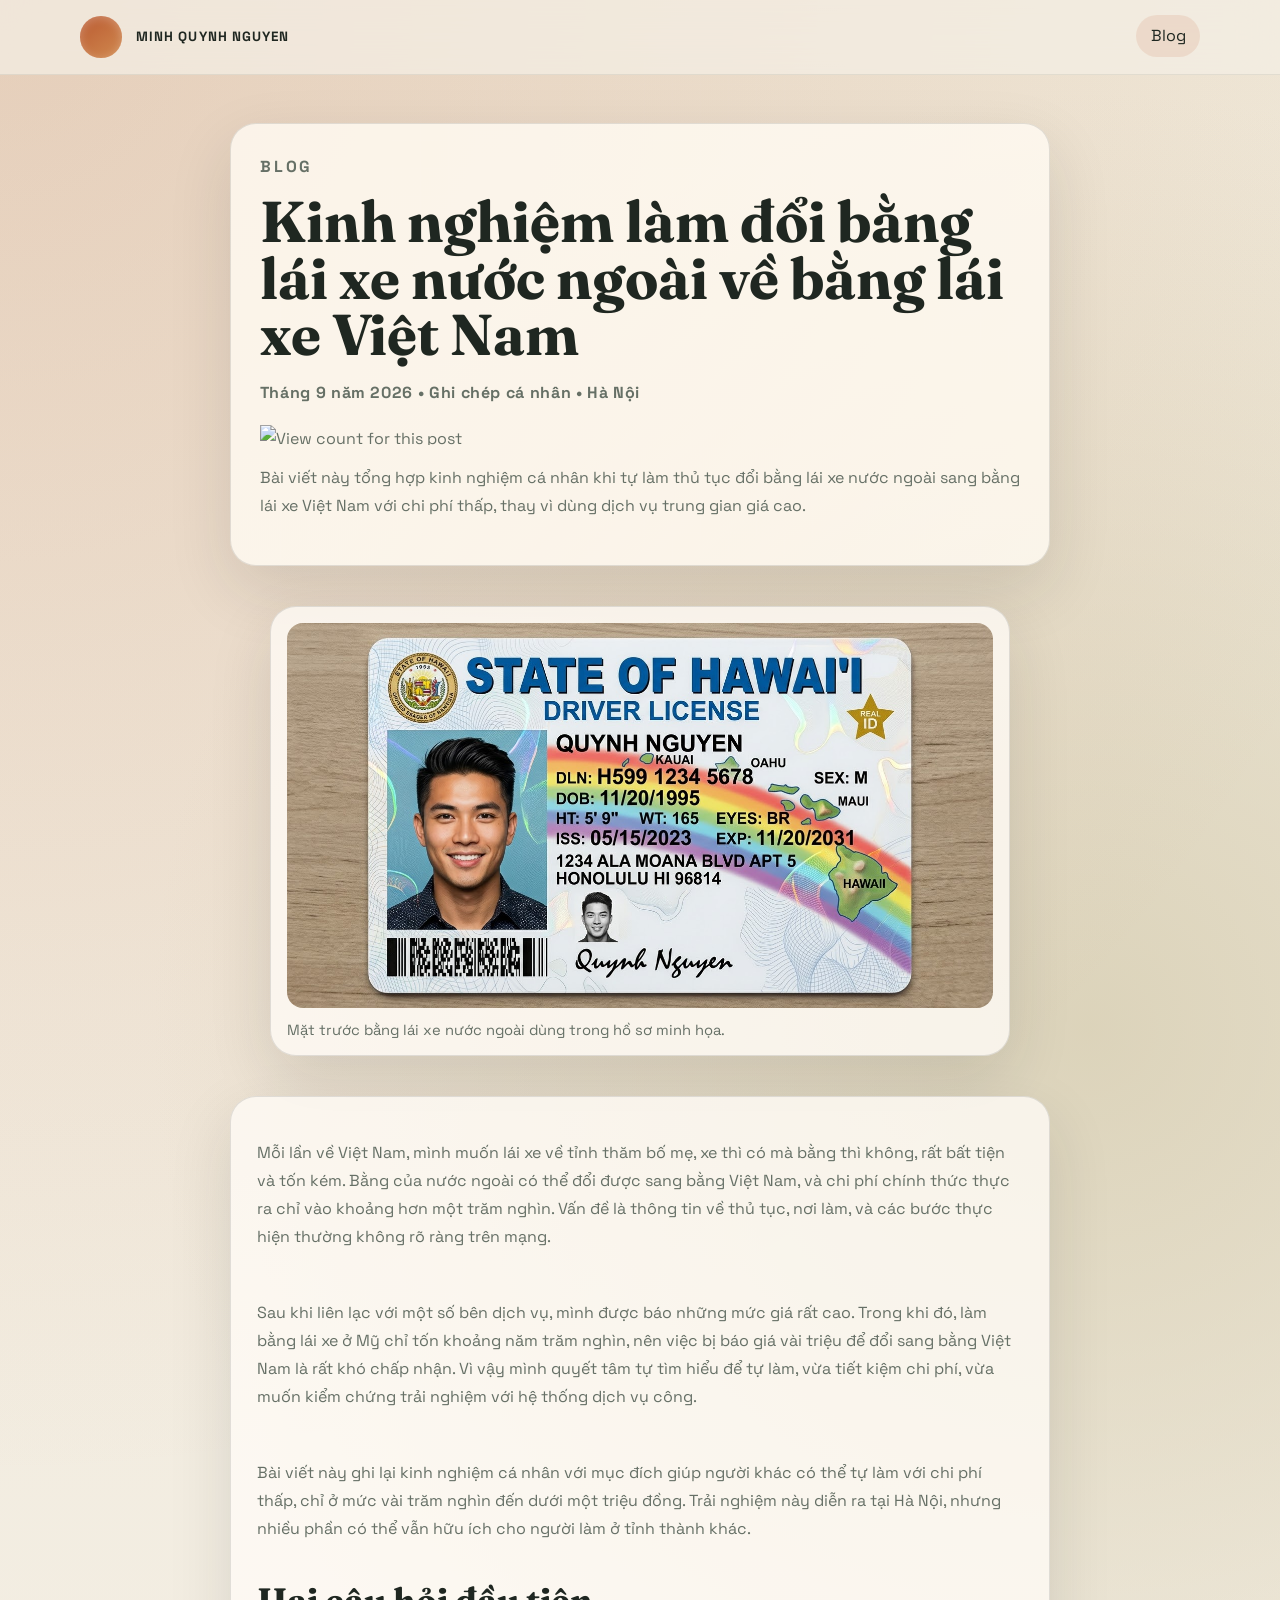
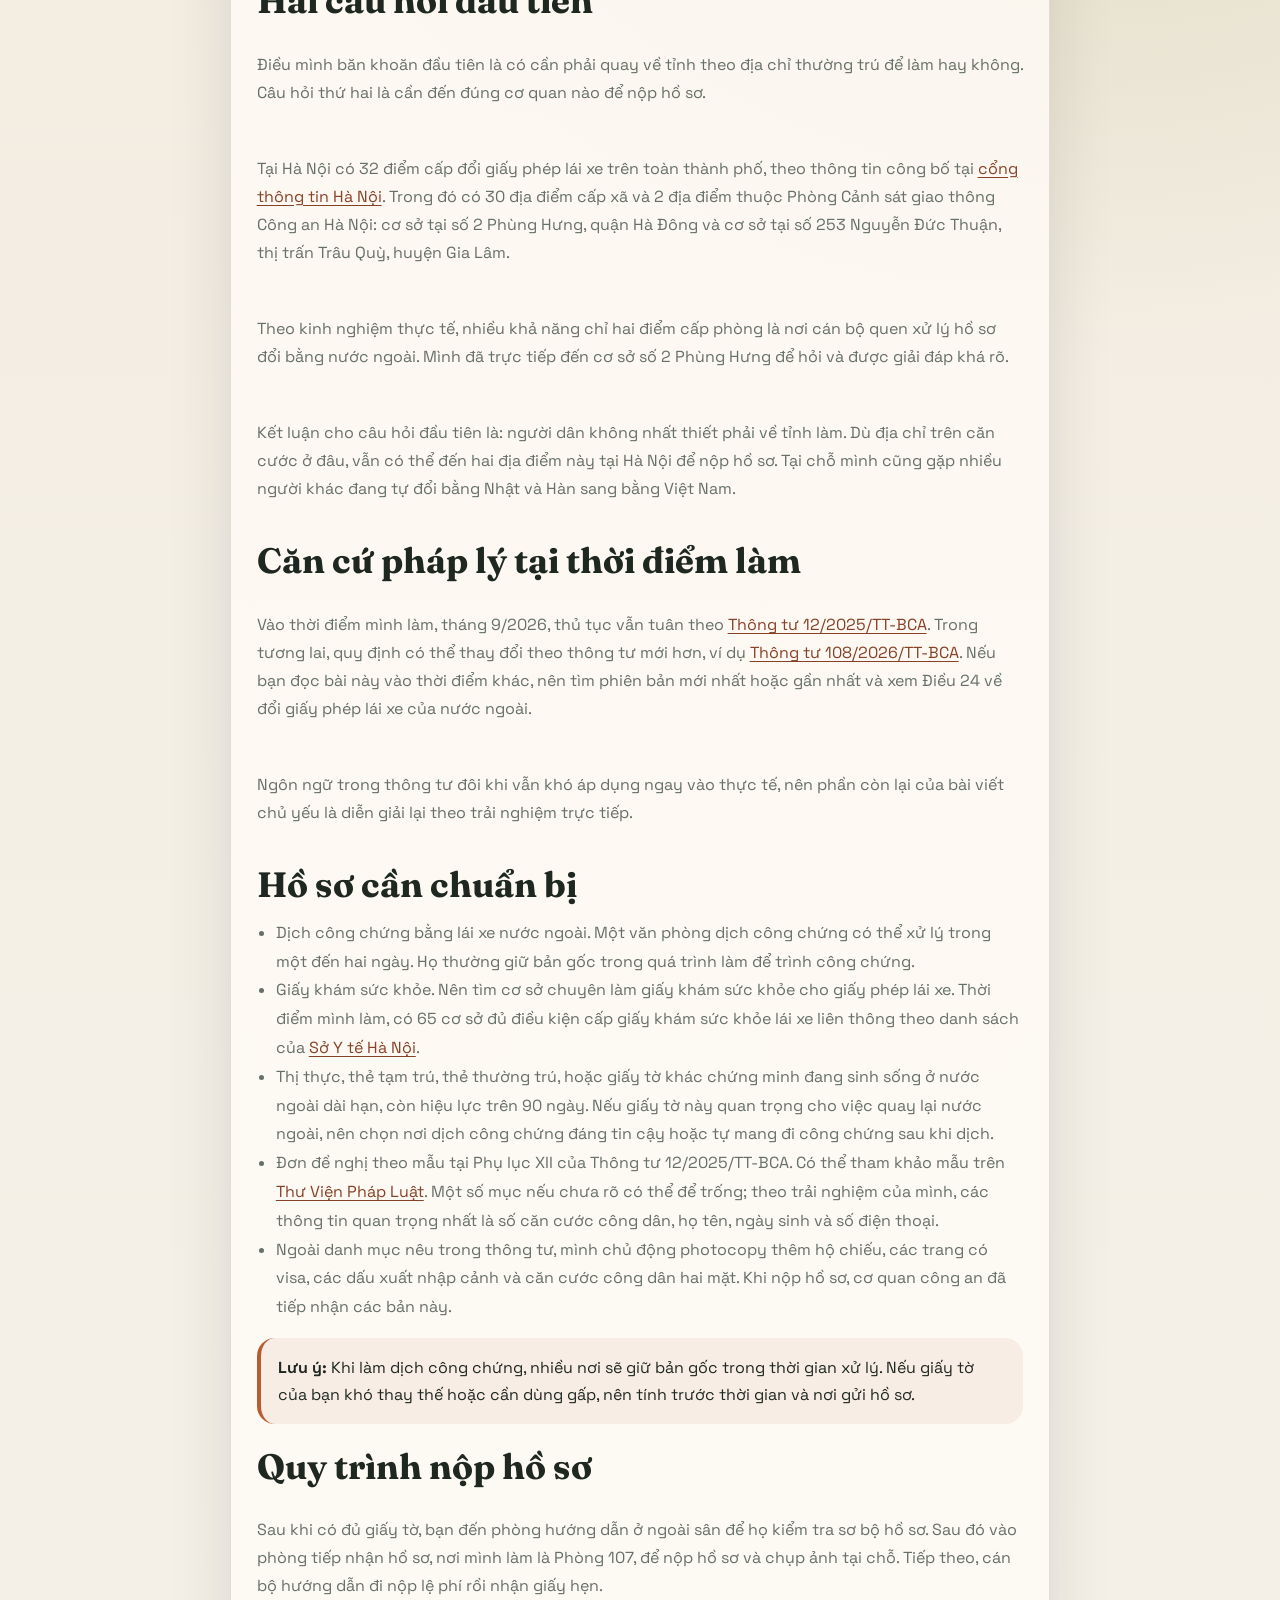
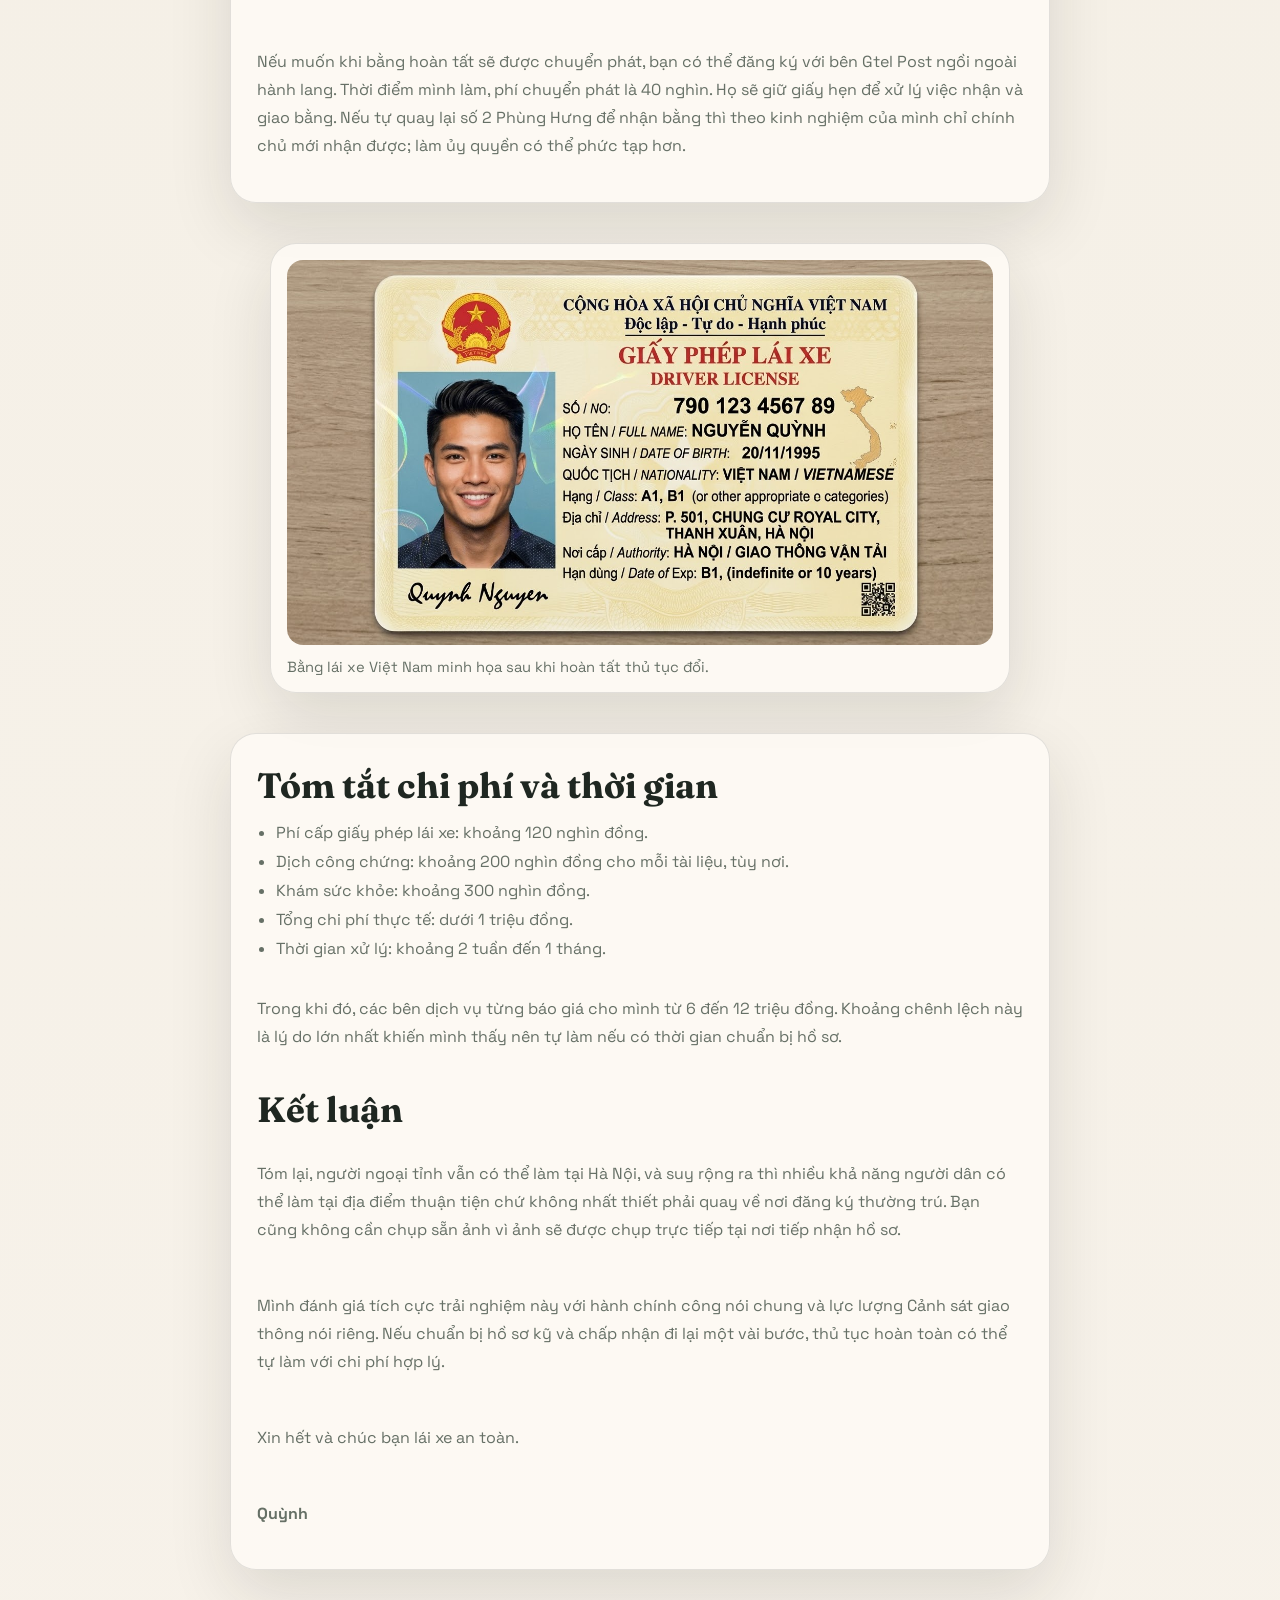
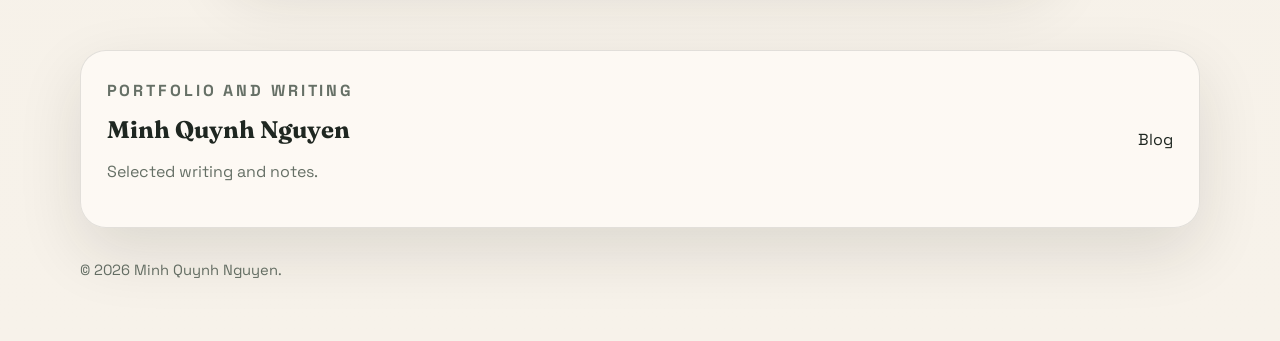
==== posts/doi-bang-lai-xe/index.html @ b39433f8 "Add post view counters" ====
<!DOCTYPE html>
<html lang="vi">
<head>
    <meta charset="UTF-8">
    <meta name="viewport" content="width=device-width, initial-scale=1.0">
    <title>Kinh nghiệm đổi bằng lái xe nước ngoài | Minh Quynh Nguyen</title>
    <meta name="description" content="Kinh nghiệm cá nhân về thủ tục đổi bằng lái xe nước ngoài sang bằng lái xe Việt Nam tại Hà Nội.">
    <link rel="preconnect" href="https://fonts.googleapis.com">
    <link rel="preconnect" href="https://fonts.gstatic.com" crossorigin>
    <link href="https://fonts.googleapis.com/css2?family=Fraunces:opsz,wght@9..144,600;9..144,700&family=Space+Grotesk:wght@400;500;700&display=swap" rel="stylesheet">
    <link rel="stylesheet" href="../../styles.css">
</head>
<body data-page="blog">
    <div id="site-header"></div>
    <main class="shell interior">
        <article class="article-layout">
            <header class="page-hero article-hero">
                <p class="eyebrow">Blog</p>
                <h1>Kinh nghiệm làm đổi bằng lái xe nước ngoài về bằng lái xe Việt Nam</h1>
                <p class="article-meta">Tháng 9 năm 2026 • Ghi chép cá nhân • Hà Nội</p>
                <p class="view-counter">
                    <img src="https://hits.sh/quynhneo.github.io/posts/doi-bang-lai-xe/.svg?label=views&color=ba5a31&labelColor=1f2721" alt="View count for this post" loading="lazy">
                </p>
                <p>Bài viết này tổng hợp kinh nghiệm cá nhân khi tự làm thủ tục đổi bằng lái xe nước ngoài sang bằng lái xe Việt Nam với chi phí thấp, thay vì dùng dịch vụ trung gian giá cao.</p>
            </header>

            <figure class="card article-figure">
                <img src="first-image.JPG" alt="Mặt trước bằng lái xe nước ngoài được dùng làm ví dụ trong bài viết.">
                <figcaption>Mặt trước bằng lái xe nước ngoài dùng trong hồ sơ minh họa.</figcaption>
            </figure>

            <section class="card article-content">
                <p>Mỗi lần về Việt Nam, mình muốn lái xe về tỉnh thăm bố mẹ, xe thì có mà bằng thì không, rất bất tiện và tốn kém. Bằng của nước ngoài có thể đổi được sang bằng Việt Nam, và chi phí chính thức thực ra chỉ vào khoảng hơn một trăm nghìn. Vấn đề là thông tin về thủ tục, nơi làm, và các bước thực hiện thường không rõ ràng trên mạng.</p>
                <p>Sau khi liên lạc với một số bên dịch vụ, mình được báo những mức giá rất cao. Trong khi đó, làm bằng lái xe ở Mỹ chỉ tốn khoảng năm trăm nghìn, nên việc bị báo giá vài triệu để đổi sang bằng Việt Nam là rất khó chấp nhận. Vì vậy mình quyết tâm tự tìm hiểu để tự làm, vừa tiết kiệm chi phí, vừa muốn kiểm chứng trải nghiệm với hệ thống dịch vụ công.</p>
                <p>Bài viết này ghi lại kinh nghiệm cá nhân với mục đích giúp người khác có thể tự làm với chi phí thấp, chỉ ở mức vài trăm nghìn đến dưới một triệu đồng. Trải nghiệm này diễn ra tại Hà Nội, nhưng nhiều phần có thể vẫn hữu ích cho người làm ở tỉnh thành khác.</p>

                <h2>Hai câu hỏi đầu tiên</h2>
                <p>Điều mình băn khoăn đầu tiên là có cần phải quay về tỉnh theo địa chỉ thường trú để làm hay không. Câu hỏi thứ hai là cần đến đúng cơ quan nào để nộp hồ sơ.</p>
                <p>Tại Hà Nội có 32 điểm cấp đổi giấy phép lái xe trên toàn thành phố, theo thông tin công bố tại <a href="https://pbgdpl.hanoi.gov.vn/chi-tiet-tim-kiem/-/asset_publisher/kyB8zPQFRdzV/content/cong-bo-32-ia-iem-tiep-nhan-ho-so-cap-oi-giay-phep-lai-xe-tai-ha-noi">cổng thông tin Hà Nội</a>. Trong đó có 30 địa điểm cấp xã và 2 địa điểm thuộc Phòng Cảnh sát giao thông Công an Hà Nội: cơ sở tại số 2 Phùng Hưng, quận Hà Đông và cơ sở tại số 253 Nguyễn Đức Thuận, thị trấn Trâu Quỳ, huyện Gia Lâm.</p>
                <p>Theo kinh nghiệm thực tế, nhiều khả năng chỉ hai điểm cấp phòng là nơi cán bộ quen xử lý hồ sơ đổi bằng nước ngoài. Mình đã trực tiếp đến cơ sở số 2 Phùng Hưng để hỏi và được giải đáp khá rõ.</p>
                <p>Kết luận cho câu hỏi đầu tiên là: người dân không nhất thiết phải về tỉnh làm. Dù địa chỉ trên căn cước ở đâu, vẫn có thể đến hai địa điểm này tại Hà Nội để nộp hồ sơ. Tại chỗ mình cũng gặp nhiều người khác đang tự đổi bằng Nhật và Hàn sang bằng Việt Nam.</p>

                <h2>Căn cứ pháp lý tại thời điểm làm</h2>
                <p>Vào thời điểm mình làm, tháng 9/2026, thủ tục vẫn tuân theo <a href="https://chinhphu.vn/?pageid=27160&docid=213022">Thông tư 12/2025/TT-BCA</a>. Trong tương lai, quy định có thể thay đổi theo thông tư mới hơn, ví dụ <a href="https://chinhphu.vn/?pageid=27160&docid=218725">Thông tư 108/2026/TT-BCA</a>. Nếu bạn đọc bài này vào thời điểm khác, nên tìm phiên bản mới nhất hoặc gần nhất và xem Điều 24 về đổi giấy phép lái xe của nước ngoài.</p>
                <p>Ngôn ngữ trong thông tư đôi khi vẫn khó áp dụng ngay vào thực tế, nên phần còn lại của bài viết chủ yếu là diễn giải lại theo trải nghiệm trực tiếp.</p>

                <h2>Hồ sơ cần chuẩn bị</h2>
                <ul>
                    <li>Dịch công chứng bằng lái xe nước ngoài. Một văn phòng dịch công chứng có thể xử lý trong một đến hai ngày. Họ thường giữ bản gốc trong quá trình làm để trình công chứng.</li>
                    <li>Giấy khám sức khỏe. Nên tìm cơ sở chuyên làm giấy khám sức khỏe cho giấy phép lái xe. Thời điểm mình làm, có 65 cơ sở đủ điều kiện cấp giấy khám sức khỏe lái xe liên thông theo danh sách của <a href="https://soyte.hanoi.gov.vn/cong-bo-du-dieu-kien-hoat-dong/ha-noi-cong-bo-65-co-so-kham-chua-benh-du-dieu-kien-cap-giay-kham-suc-khoe-lai-xe-lien-thong-2849250418112449136.htm">Sở Y tế Hà Nội</a>.</li>
                    <li>Thị thực, thẻ tạm trú, thẻ thường trú, hoặc giấy tờ khác chứng minh đang sinh sống ở nước ngoài dài hạn, còn hiệu lực trên 90 ngày. Nếu giấy tờ này quan trọng cho việc quay lại nước ngoài, nên chọn nơi dịch công chứng đáng tin cậy hoặc tự mang đi công chứng sau khi dịch.</li>
                    <li>Đơn đề nghị theo mẫu tại Phụ lục XII của Thông tư 12/2025/TT-BCA. Có thể tham khảo mẫu trên <a href="https://thuvienphapluat.vn/chinh-sach-phap-luat-moi/vn/ho-tro-phap-luat/chinh-sach-moi/80334/mau-don-de-nghi-cap-doi-giay-phep-lai-xe-moi-nhat-theo-thong-tu-12">Thư Viện Pháp Luật</a>. Một số mục nếu chưa rõ có thể để trống; theo trải nghiệm của mình, các thông tin quan trọng nhất là số căn cước công dân, họ tên, ngày sinh và số điện thoại.</li>
                    <li>Ngoài danh mục nêu trong thông tư, mình chủ động photocopy thêm hộ chiếu, các trang có visa, các dấu xuất nhập cảnh và căn cước công dân hai mặt. Khi nộp hồ sơ, cơ quan công an đã tiếp nhận các bản này.</li>
                </ul>

                <div class="article-note">
                    <strong>Lưu ý:</strong> Khi làm dịch công chứng, nhiều nơi sẽ giữ bản gốc trong thời gian xử lý. Nếu giấy tờ của bạn khó thay thế hoặc cần dùng gấp, nên tính trước thời gian và nơi gửi hồ sơ.
                </div>

                <h2>Quy trình nộp hồ sơ</h2>
                <p>Sau khi có đủ giấy tờ, bạn đến phòng hướng dẫn ở ngoài sân để họ kiểm tra sơ bộ hồ sơ. Sau đó vào phòng tiếp nhận hồ sơ, nơi mình làm là Phòng 107, để nộp hồ sơ và chụp ảnh tại chỗ. Tiếp theo, cán bộ hướng dẫn đi nộp lệ phí rồi nhận giấy hẹn.</p>
                <p>Nếu muốn khi bằng hoàn tất sẽ được chuyển phát, bạn có thể đăng ký với bên Gtel Post ngồi ngoài hành lang. Thời điểm mình làm, phí chuyển phát là 40 nghìn. Họ sẽ giữ giấy hẹn để xử lý việc nhận và giao bằng. Nếu tự quay lại số 2 Phùng Hưng để nhận bằng thì theo kinh nghiệm của mình chỉ chính chủ mới nhận được; làm ủy quyền có thể phức tạp hơn.</p>
            </section>

            <figure class="card article-figure">
                <img src="second-image.JPG" alt="Mặt bằng lái xe Việt Nam sau khi đổi, dùng làm minh họa cho kết quả cuối cùng.">
                <figcaption>Bằng lái xe Việt Nam minh họa sau khi hoàn tất thủ tục đổi.</figcaption>
            </figure>

            <section class="card article-content">
                <h2>Tóm tắt chi phí và thời gian</h2>
                <ul>
                    <li>Phí cấp giấy phép lái xe: khoảng 120 nghìn đồng.</li>
                    <li>Dịch công chứng: khoảng 200 nghìn đồng cho mỗi tài liệu, tùy nơi.</li>
                    <li>Khám sức khỏe: khoảng 300 nghìn đồng.</li>
                    <li>Tổng chi phí thực tế: dưới 1 triệu đồng.</li>
                    <li>Thời gian xử lý: khoảng 2 tuần đến 1 tháng.</li>
                </ul>
                <p>Trong khi đó, các bên dịch vụ từng báo giá cho mình từ 6 đến 12 triệu đồng. Khoảng chênh lệch này là lý do lớn nhất khiến mình thấy nên tự làm nếu có thời gian chuẩn bị hồ sơ.</p>

                <h2>Kết luận</h2>
                <p>Tóm lại, người ngoại tỉnh vẫn có thể làm tại Hà Nội, và suy rộng ra thì nhiều khả năng người dân có thể làm tại địa điểm thuận tiện chứ không nhất thiết phải quay về nơi đăng ký thường trú. Bạn cũng không cần chụp sẵn ảnh vì ảnh sẽ được chụp trực tiếp tại nơi tiếp nhận hồ sơ.</p>
                <p>Mình đánh giá tích cực trải nghiệm này với hành chính công nói chung và lực lượng Cảnh sát giao thông nói riêng. Nếu chuẩn bị hồ sơ kỹ và chấp nhận đi lại một vài bước, thủ tục hoàn toàn có thể tự làm với chi phí hợp lý.</p>
                <p>Xin hết và chúc bạn lái xe an toàn.</p>
                <p><strong>Quỳnh</strong></p>
            </section>
        </article>
    </main>
    <div id="site-footer"></div>
    <script src="../../script.js?v=20260908b"></script>
</body>
</html>
---- styles.css ----
:root {
    --bg: #f4efe5;
    --bg-soft: #fbf7f1;
    --surface: rgba(255, 252, 246, 0.78);
    --surface-strong: #fffaf2;
    --ink: #1f2721;
    --muted: #667066;
    --line: rgba(31, 39, 33, 0.12);
    --accent: #ba5a31;
    --accent-deep: #874126;
    --highlight: #d8cfb4;
    --shadow: 0 24px 64px rgba(36, 33, 22, 0.12);
    --radius: 26px;
    --shell: min(1120px, calc(100vw - 2rem));
}

* {
    box-sizing: border-box;
}

html {
    scroll-behavior: smooth;
}

body {
    margin: 0;
    min-height: 100vh;
    color: var(--ink);
    background:
        radial-gradient(circle at top left, rgba(186, 90, 49, 0.18), transparent 28%),
        radial-gradient(circle at 85% 20%, rgba(216, 207, 180, 0.85), transparent 22%),
        linear-gradient(180deg, #efe8d8 0%, var(--bg) 42%, #f7f2ea 100%);
    font-family: "Space Grotesk", sans-serif;
}

body::before {
    content: "";
    position: fixed;
    inset: 0;
    pointer-events: none;
    background-image: linear-gradient(rgba(255, 255, 255, 0.14) 1px, transparent 1px),
        linear-gradient(90deg, rgba(255, 255, 255, 0.14) 1px, transparent 1px);
    background-size: 28px 28px;
    mask-image: radial-gradient(circle at center, black 45%, transparent 85%);
    opacity: 0.16;
}

a {
    color: inherit;
    text-decoration: none;
}

img {
    max-width: 100%;
}

.shell {
    width: var(--shell);
    margin: 0 auto;
}

.site-header {
    position: sticky;
    top: 0;
    z-index: 10;
    backdrop-filter: blur(18px);
    background: rgba(244, 239, 229, 0.72);
    border-bottom: 1px solid rgba(31, 39, 33, 0.08);
}

.header-inner,
.footer-inner {
    width: var(--shell);
    margin: 0 auto;
}

.header-inner {
    display: flex;
    align-items: center;
    justify-content: space-between;
    gap: 1rem;
    padding: 1rem 0;
}

.brand-mark {
    display: inline-flex;
    align-items: center;
    gap: 0.9rem;
    font-weight: 700;
    letter-spacing: 0.08em;
    text-transform: uppercase;
    font-size: 0.84rem;
}

.brand-orb {
    width: 2.6rem;
    height: 2.6rem;
    border-radius: 50%;
    background: linear-gradient(145deg, var(--accent), #d0894f);
    box-shadow: inset 0 2px 10px rgba(255, 255, 255, 0.26);
}

.site-nav {
    display: flex;
    flex-wrap: wrap;
    justify-content: flex-end;
    gap: 0.5rem;
}

.site-nav a {
    padding: 0.65rem 0.9rem;
    border-radius: 999px;
    color: var(--muted);
    transition: background-color 180ms ease, color 180ms ease, transform 180ms ease;
}

.site-nav a:hover,
.site-nav a[aria-current="page"] {
    background: rgba(186, 90, 49, 0.12);
    color: var(--ink);
    transform: translateY(-1px);
}

main {
    display: grid;
    gap: 4rem;
    padding: 3rem 0 5rem;
}

.hero {
    display: grid;
    grid-template-columns: minmax(0, 1.5fr) minmax(280px, 0.9fr);
    gap: 1.5rem;
    align-items: stretch;
}

.hero-copy,
.page-hero {
    animation: rise 700ms ease both;
}

.page-hero {
    padding: 1.8rem;
    border: 1px solid var(--line);
    border-radius: var(--radius);
    background: rgba(255, 250, 242, 0.82);
    box-shadow: var(--shadow);
}

.hero h1,
.page-hero h1,
.section-heading h2,
.card h2,
.card h3 {
    font-family: "Fraunces", serif;
    line-height: 0.98;
    margin: 0;
}

.hero h1 {
    font-size: clamp(3.5rem, 8vw, 6rem);
    margin-bottom: 1rem;
}

.page-hero h1,
.section-heading h2 {
    font-size: clamp(2.2rem, 5vw, 3.6rem);
}

.hero-lead,
.page-hero p,
.hero-body,
.card p,
.timeline li {
    color: var(--muted);
    line-height: 1.75;
    font-size: 1rem;
}

.eyebrow,
.feature-label,
.timeline-date,
.page-index {
    margin: 0 0 0.85rem;
    color: var(--accent-deep);
    text-transform: uppercase;
    letter-spacing: 0.18em;
    font-size: 0.77rem;
    font-weight: 700;
}

.hero-actions {
    display: flex;
    flex-wrap: wrap;
    gap: 0.9rem;
    margin-top: 2rem;
}

.button {
    display: inline-flex;
    align-items: center;
    justify-content: center;
    min-width: 10.5rem;
    padding: 0.95rem 1.4rem;
    border-radius: 999px;
    background: var(--ink);
    color: #fff;
    font-weight: 700;
    transition: transform 180ms ease, background-color 180ms ease;
}

.button:hover {
    transform: translateY(-2px);
}

.button-secondary {
    background: rgba(31, 39, 33, 0.08);
    color: var(--ink);
}

.card {
    position: relative;
    overflow: hidden;
    padding: 1.6rem;
    border: 1px solid var(--line);
    border-radius: var(--radius);
    background: var(--surface);
    box-shadow: var(--shadow);
}

.card::after {
    content: "";
    position: absolute;
    inset: auto -20% -45% auto;
    width: 10rem;
    height: 10rem;
    border-radius: 50%;
    background: radial-gradient(circle, rgba(216, 207, 180, 0.6), transparent 70%);
}

.hero-panel {
    display: grid;
    gap: 1.2rem;
    align-content: start;
}

.portrait-placeholder,
.image-placeholder {
    display: grid;
    place-items: center;
    border-radius: calc(var(--radius) - 8px);
    border: 1px dashed rgba(31, 39, 33, 0.18);
    background: linear-gradient(135deg, rgba(186, 90, 49, 0.12), rgba(255, 255, 255, 0.65));
    color: var(--accent-deep);
    text-transform: uppercase;
    letter-spacing: 0.16em;
    font-size: 0.78rem;
    font-weight: 700;
}

.portrait-placeholder {
    min-height: 300px;
}

.image-placeholder {
    min-height: 210px;
    margin-bottom: 1rem;
}

.large-placeholder {
    min-height: 320px;
}

.stats-grid {
    display: grid;
    grid-template-columns: repeat(2, minmax(0, 1fr));
    gap: 1rem;
    margin: 0;
}

.stats-grid dt {
    color: var(--muted);
    font-size: 0.82rem;
    margin-bottom: 0.2rem;
}

.stats-grid dd {
    margin: 0;
    font-weight: 700;
}

.overview-section,
.feature-strip,
.interior {
    display: grid;
    gap: 1.5rem;
}

.section-heading {
    display: grid;
    gap: 0.4rem;
    max-width: 42rem;
}

.page-grid,
.feature-grid,
.content-grid,
.stack-grid,
.contact-grid,
.skill-groups {
    display: grid;
    gap: 1rem;
}

.page-grid {
    grid-template-columns: repeat(3, minmax(0, 1fr));
}

.page-card {
    display: block;
    min-height: 200px;
    transition: transform 180ms ease, border-color 180ms ease;
}

.page-card:hover,
.project-card:hover,
.post-card:hover {
    transform: translateY(-4px);
    border-color: rgba(186, 90, 49, 0.25);
}

.feature-grid,
.stack-grid,
.contact-grid,
.skill-groups {
    grid-template-columns: repeat(3, minmax(0, 1fr));
}

.two-column,
.content-grid {
    grid-template-columns: repeat(2, minmax(0, 1fr));
}

.accent-card {
    background: linear-gradient(180deg, rgba(31, 39, 33, 0.96), rgba(46, 56, 47, 0.94));
}

.accent-card,
.accent-card p,
.accent-card a,
.accent-card h3,
.accent-card .feature-label {
    color: #f7f2ea;
}

.tag-row,
.chip-wrap {
    display: flex;
    flex-wrap: wrap;
    gap: 0.6rem;
}

.tag-row span,
.chip-wrap span {
    display: inline-flex;
    align-items: center;
    padding: 0.45rem 0.8rem;
    border-radius: 999px;
    background: rgba(31, 39, 33, 0.06);
    color: var(--ink);
    font-size: 0.84rem;
}

.timeline {
    display: grid;
    gap: 1rem;
}

.timeline-item ul {
    margin: 1rem 0 0;
    padding-left: 1.2rem;
    color: var(--muted);
}

.timeline-org {
    margin-top: 0.4rem;
    font-weight: 700;
    color: var(--ink);
}

.footer-inner {
    display: grid;
    gap: 1.1rem;
    padding: 0 0 3rem;
}

.footer-card {
    display: flex;
    flex-wrap: wrap;
    justify-content: space-between;
    gap: 1rem;
    align-items: center;
}

.footer-meta {
    color: var(--muted);
    font-size: 0.92rem;
}

.footer-links {
    display: flex;
    flex-wrap: wrap;
    gap: 0.8rem;
}

.article-layout {
    display: grid;
    gap: 1.5rem;
    max-width: 820px;
    margin: 0 auto;
}

.article-hero {
    gap: 0.9rem;
}

.article-meta {
    color: var(--accent-deep);
    font-size: 0.92rem;
    font-weight: 700;
    letter-spacing: 0.04em;
}

.view-counter {
    margin: -0.2rem 0 0.3rem;
}

.view-counter img {
    display: inline-block;
    height: 20px;
    vertical-align: middle;
}

.article-figure {
    padding: 1rem;
}

.article-figure img {
    display: block;
    width: 100%;
    height: auto;
    border-radius: calc(var(--radius) - 10px);
}

.article-figure figcaption {
    margin-top: 0.8rem;
    color: var(--muted);
    font-size: 0.92rem;
}

.article-content {
    display: grid;
    gap: 1rem;
}

.article-content h2 {
    margin-top: 0.6rem;
    font-size: clamp(1.6rem, 4vw, 2.2rem);
}

.article-content ul {
    margin: 0;
    padding-left: 1.2rem;
    color: var(--muted);
    line-height: 1.8;
}

.article-content a {
    color: var(--accent-deep);
    text-decoration: underline;
    text-underline-offset: 0.18em;
}

.article-note {
    padding: 1rem 1.1rem;
    border-left: 4px solid var(--accent);
    border-radius: 18px;
    background: rgba(186, 90, 49, 0.08);
    color: var(--ink);
    line-height: 1.7;
}

@keyframes rise {
    from {
        opacity: 0;
        transform: translateY(18px);
    }

    to {
        opacity: 1;
        transform: translateY(0);
    }
}

@media (max-width: 960px) {
    .hero,
    .page-grid,
    .feature-grid,
    .content-grid,
    .stack-grid,
    .contact-grid,
    .skill-groups,
    .two-column {
        grid-template-columns: 1fr 1fr;
    }

    .hero {
        grid-template-columns: 1fr;
    }
}

@media (max-width: 720px) {
    .header-inner,
    .footer-card {
        flex-direction: column;
        align-items: flex-start;
    }

    .site-nav {
        justify-content: flex-start;
    }

    .page-grid,
    .feature-grid,
    .content-grid,
    .stack-grid,
    .contact-grid,
    .skill-groups,
    .two-column,
    .stats-grid {
        grid-template-columns: 1fr;
    }

    main {
        gap: 3rem;
        padding-top: 2rem;
    }

    .hero h1 {
        font-size: clamp(2.8rem, 17vw, 4rem);
    }

    .card {
        padding: 1.3rem;
    }
}
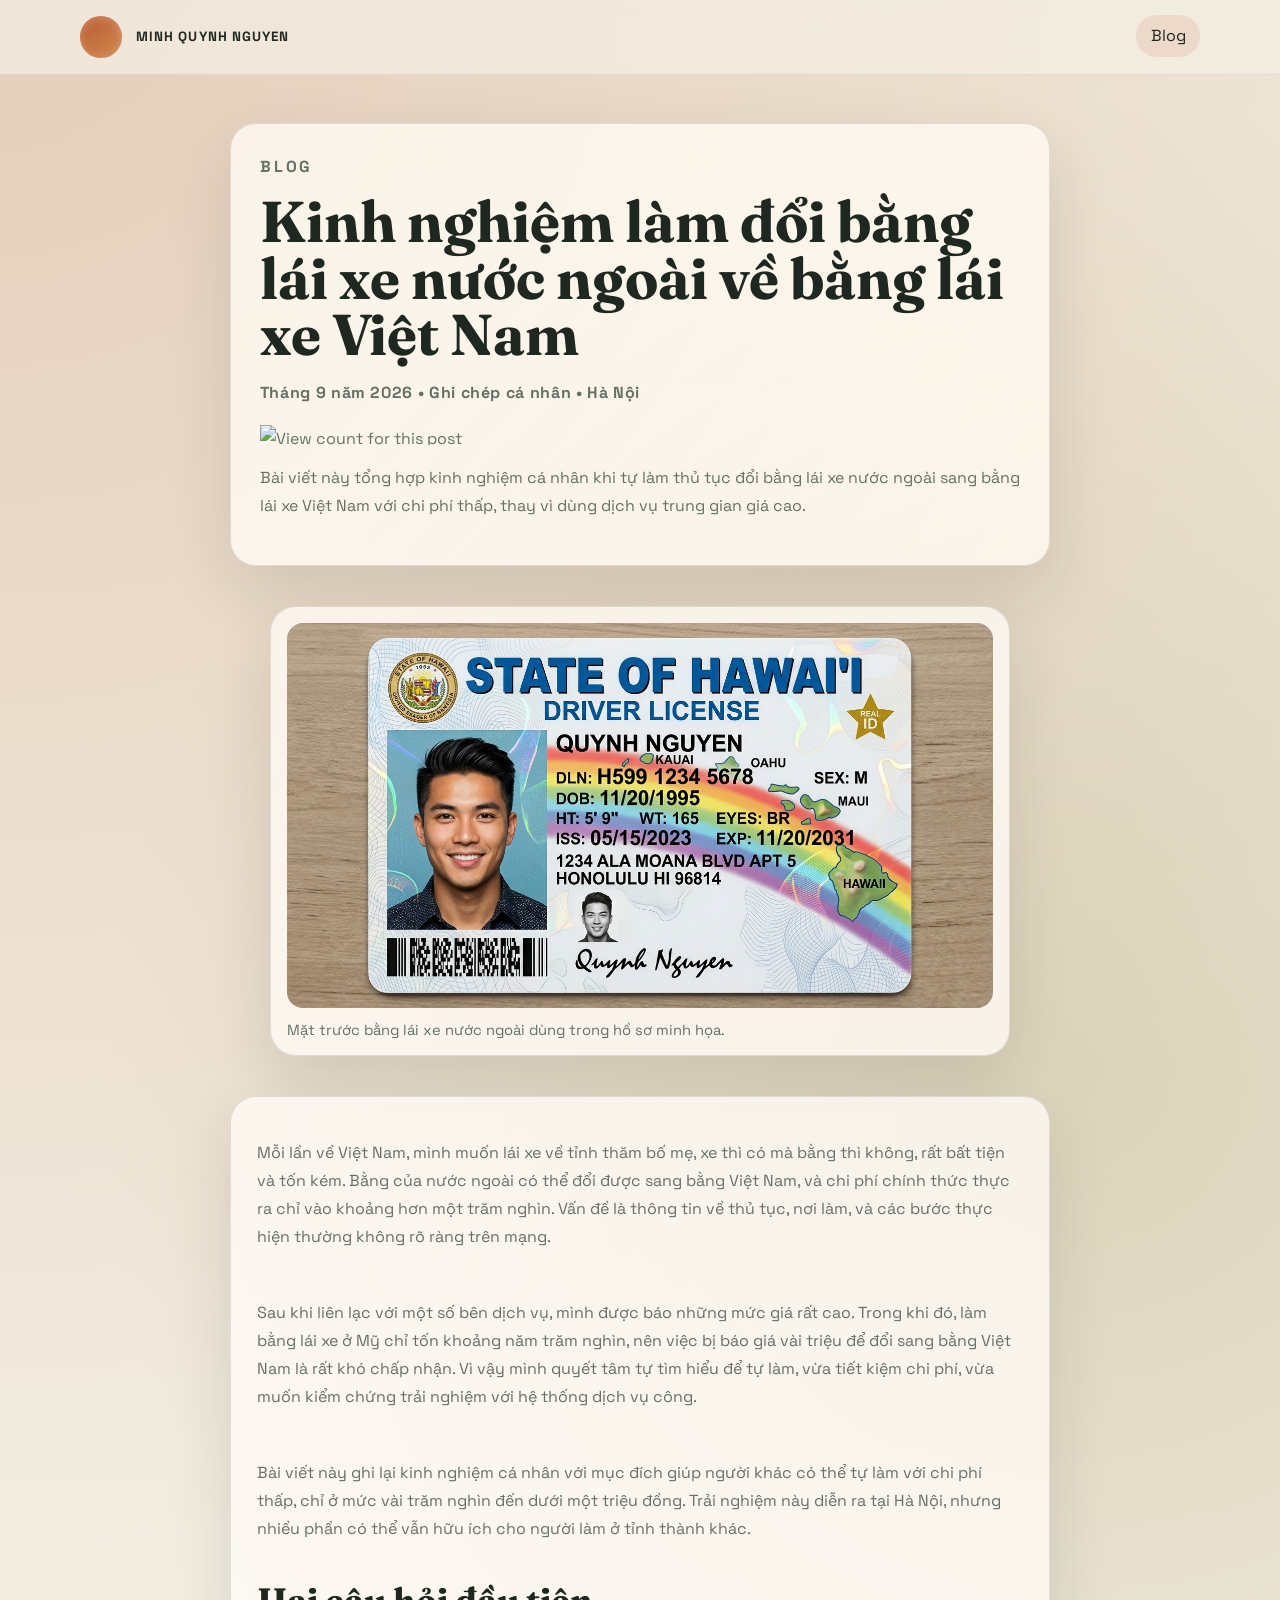
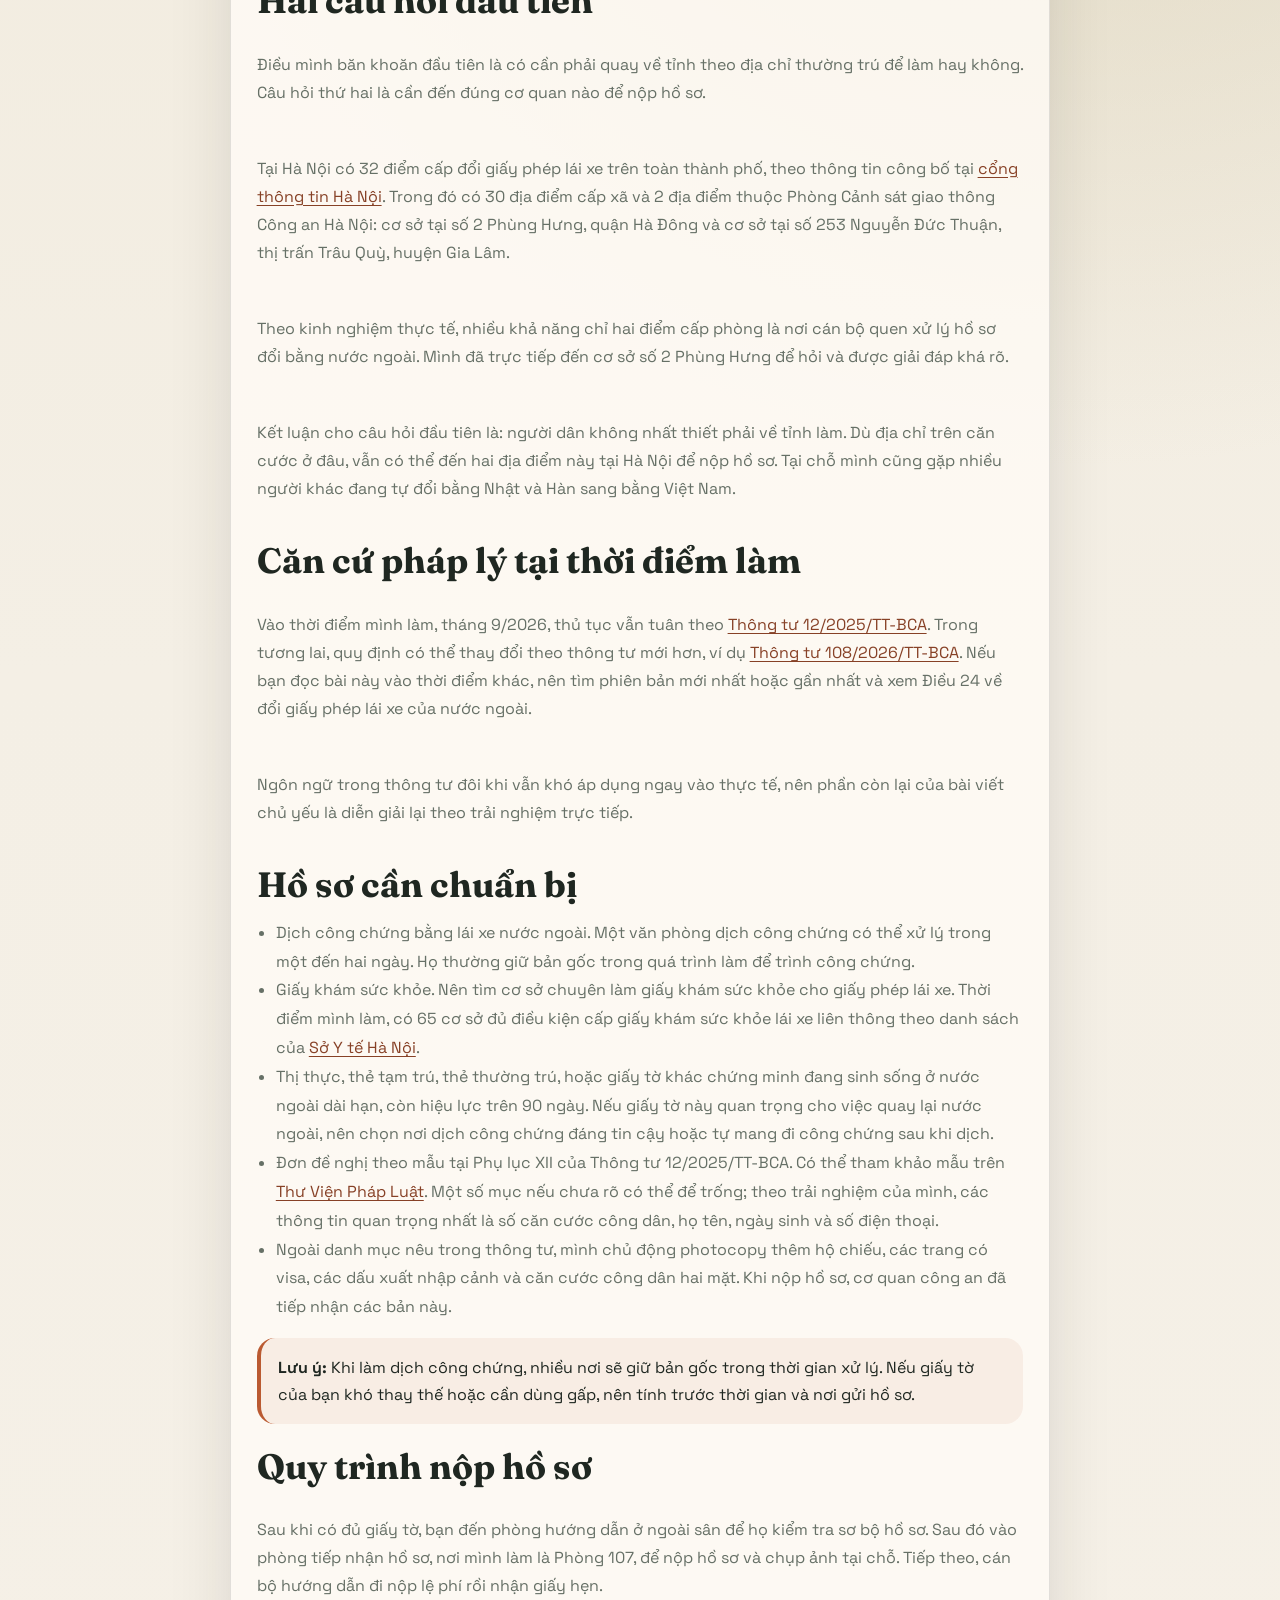
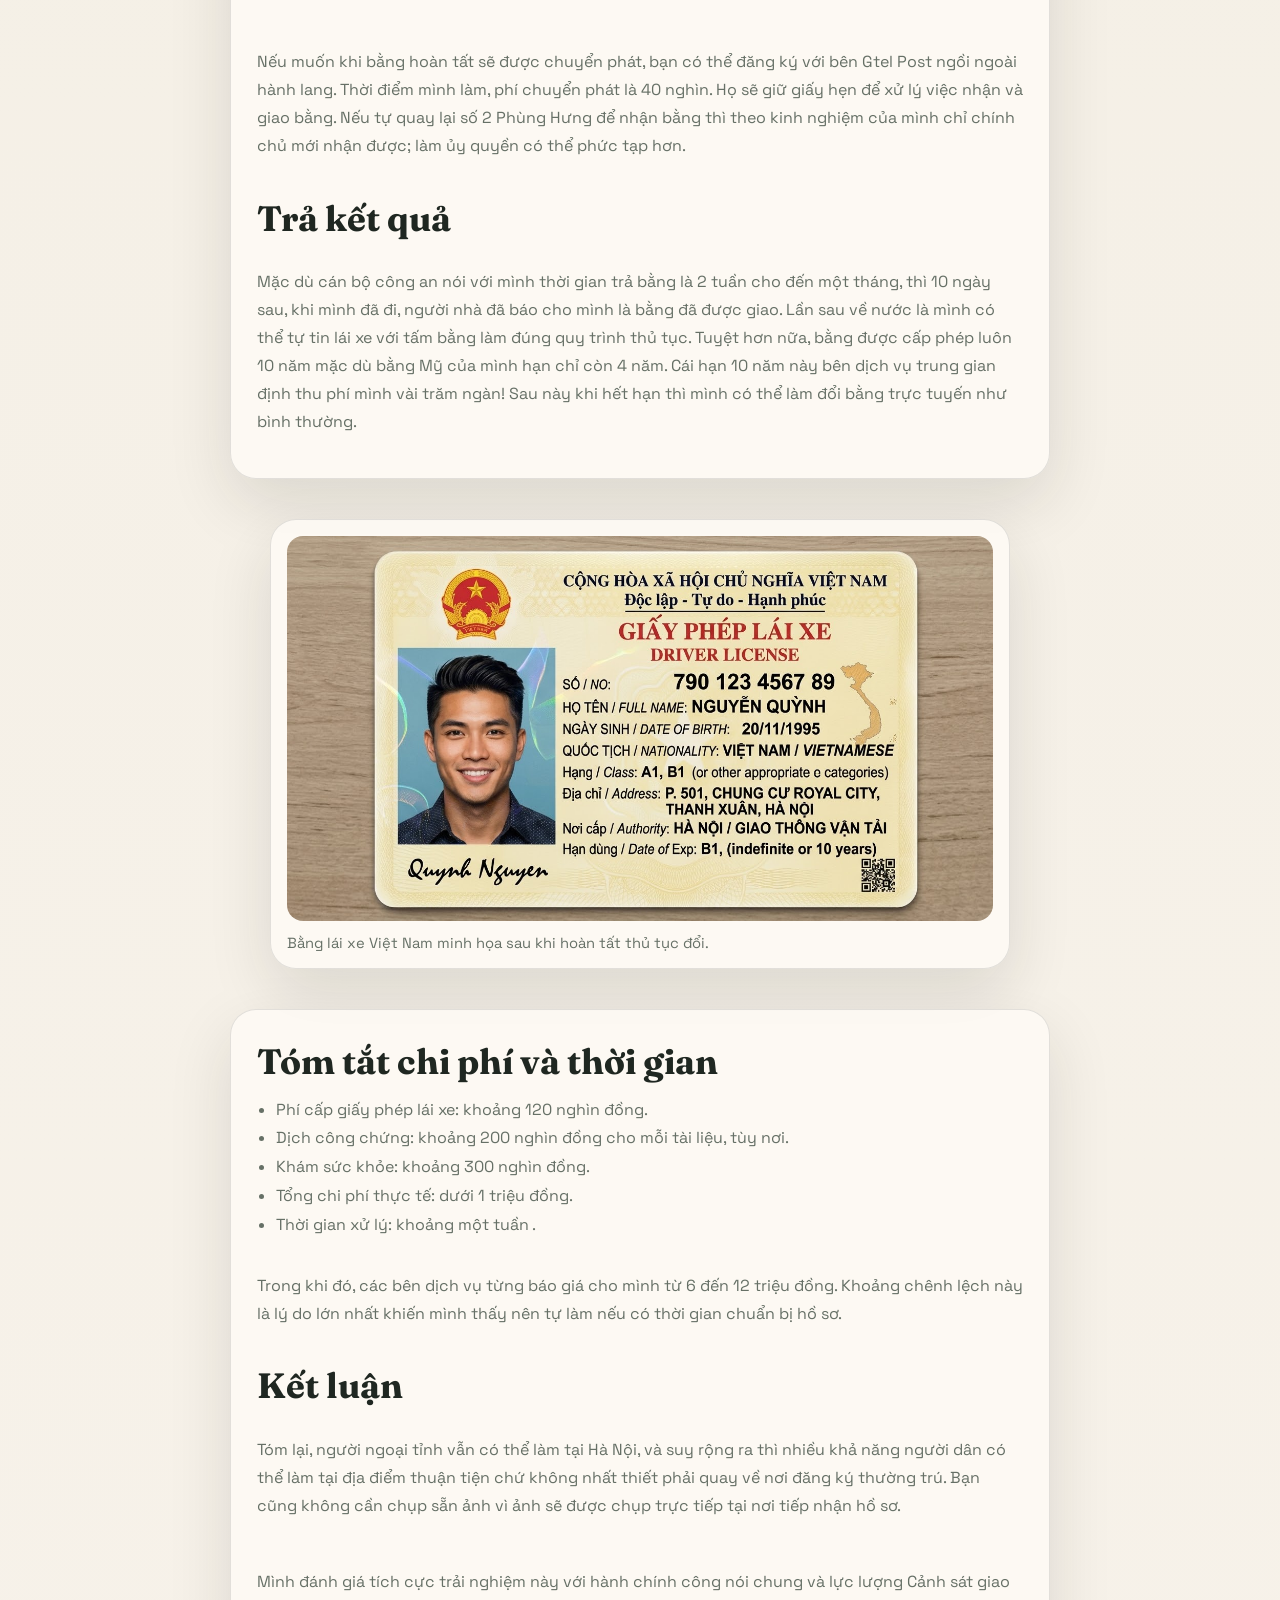
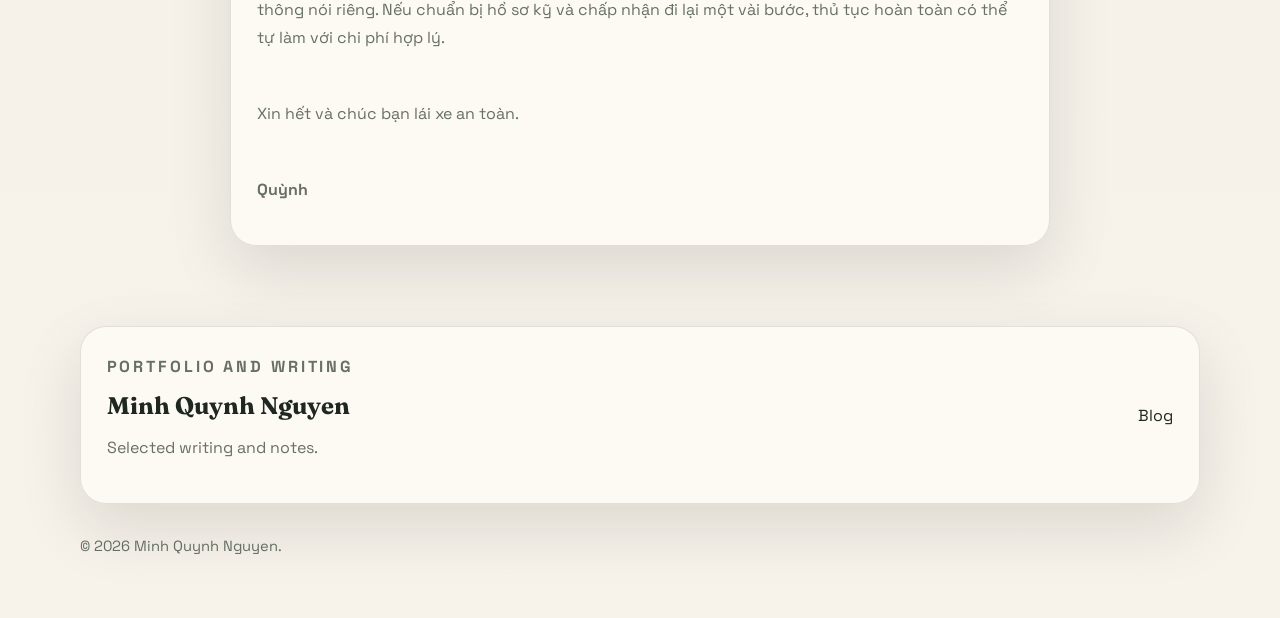
==== commit 23daad80: "Update doi bang lai xe post details" ====
--- a/posts/doi-bang-lai-xe/index.html
+++ b/posts/doi-bang-lai-xe/index.html
@@ -60,6 +60,12 @@
                 <h2>Quy trình nộp hồ sơ</h2>
                 <p>Sau khi có đủ giấy tờ, bạn đến phòng hướng dẫn ở ngoài sân để họ kiểm tra sơ bộ hồ sơ. Sau đó vào phòng tiếp nhận hồ sơ, nơi mình làm là Phòng 107, để nộp hồ sơ và chụp ảnh tại chỗ. Tiếp theo, cán bộ hướng dẫn đi nộp lệ phí rồi nhận giấy hẹn.</p>
                 <p>Nếu muốn khi bằng hoàn tất sẽ được chuyển phát, bạn có thể đăng ký với bên Gtel Post ngồi ngoài hành lang. Thời điểm mình làm, phí chuyển phát là 40 nghìn. Họ sẽ giữ giấy hẹn để xử lý việc nhận và giao bằng. Nếu tự quay lại số 2 Phùng Hưng để nhận bằng thì theo kinh nghiệm của mình chỉ chính chủ mới nhận được; làm ủy quyền có thể phức tạp hơn.</p>
+                <h2> Trả kết quả </h2>
+                <p> Mặc dù cán bộ công an nói với mình thời gian trả bằng là 2 tuần cho đến một tháng, thì 10 ngày sau, khi mình đã đi, người nhà đã báo cho mình là bằng đã được giao. Lần sau về nước là mình có thể tự tin lái xe với tấm bằng làm đúng quy trình thủ tục. 
+Tuyệt hơn nữa, bằng được cấp phép luôn 10 năm mặc dù bằng Mỹ của mình hạn chỉ còn 4 năm. Cái hạn 10 năm này bên dịch vụ trung gian định thu phí mình vài trăm ngàn! Sau này khi hết hạn thì mình có thể làm đổi bằng trực tuyến như bình thường.
+
+
+ </p>
             </section>
 
             <figure class="card article-figure">
@@ -74,7 +80,7 @@
                     <li>Dịch công chứng: khoảng 200 nghìn đồng cho mỗi tài liệu, tùy nơi.</li>
                     <li>Khám sức khỏe: khoảng 300 nghìn đồng.</li>
                     <li>Tổng chi phí thực tế: dưới 1 triệu đồng.</li>
-                    <li>Thời gian xử lý: khoảng 2 tuần đến 1 tháng.</li>
+                    <li>Thời gian xử lý: khoảng một tuần .</li>
                 </ul>
                 <p>Trong khi đó, các bên dịch vụ từng báo giá cho mình từ 6 đến 12 triệu đồng. Khoảng chênh lệch này là lý do lớn nhất khiến mình thấy nên tự làm nếu có thời gian chuẩn bị hồ sơ.</p>
 
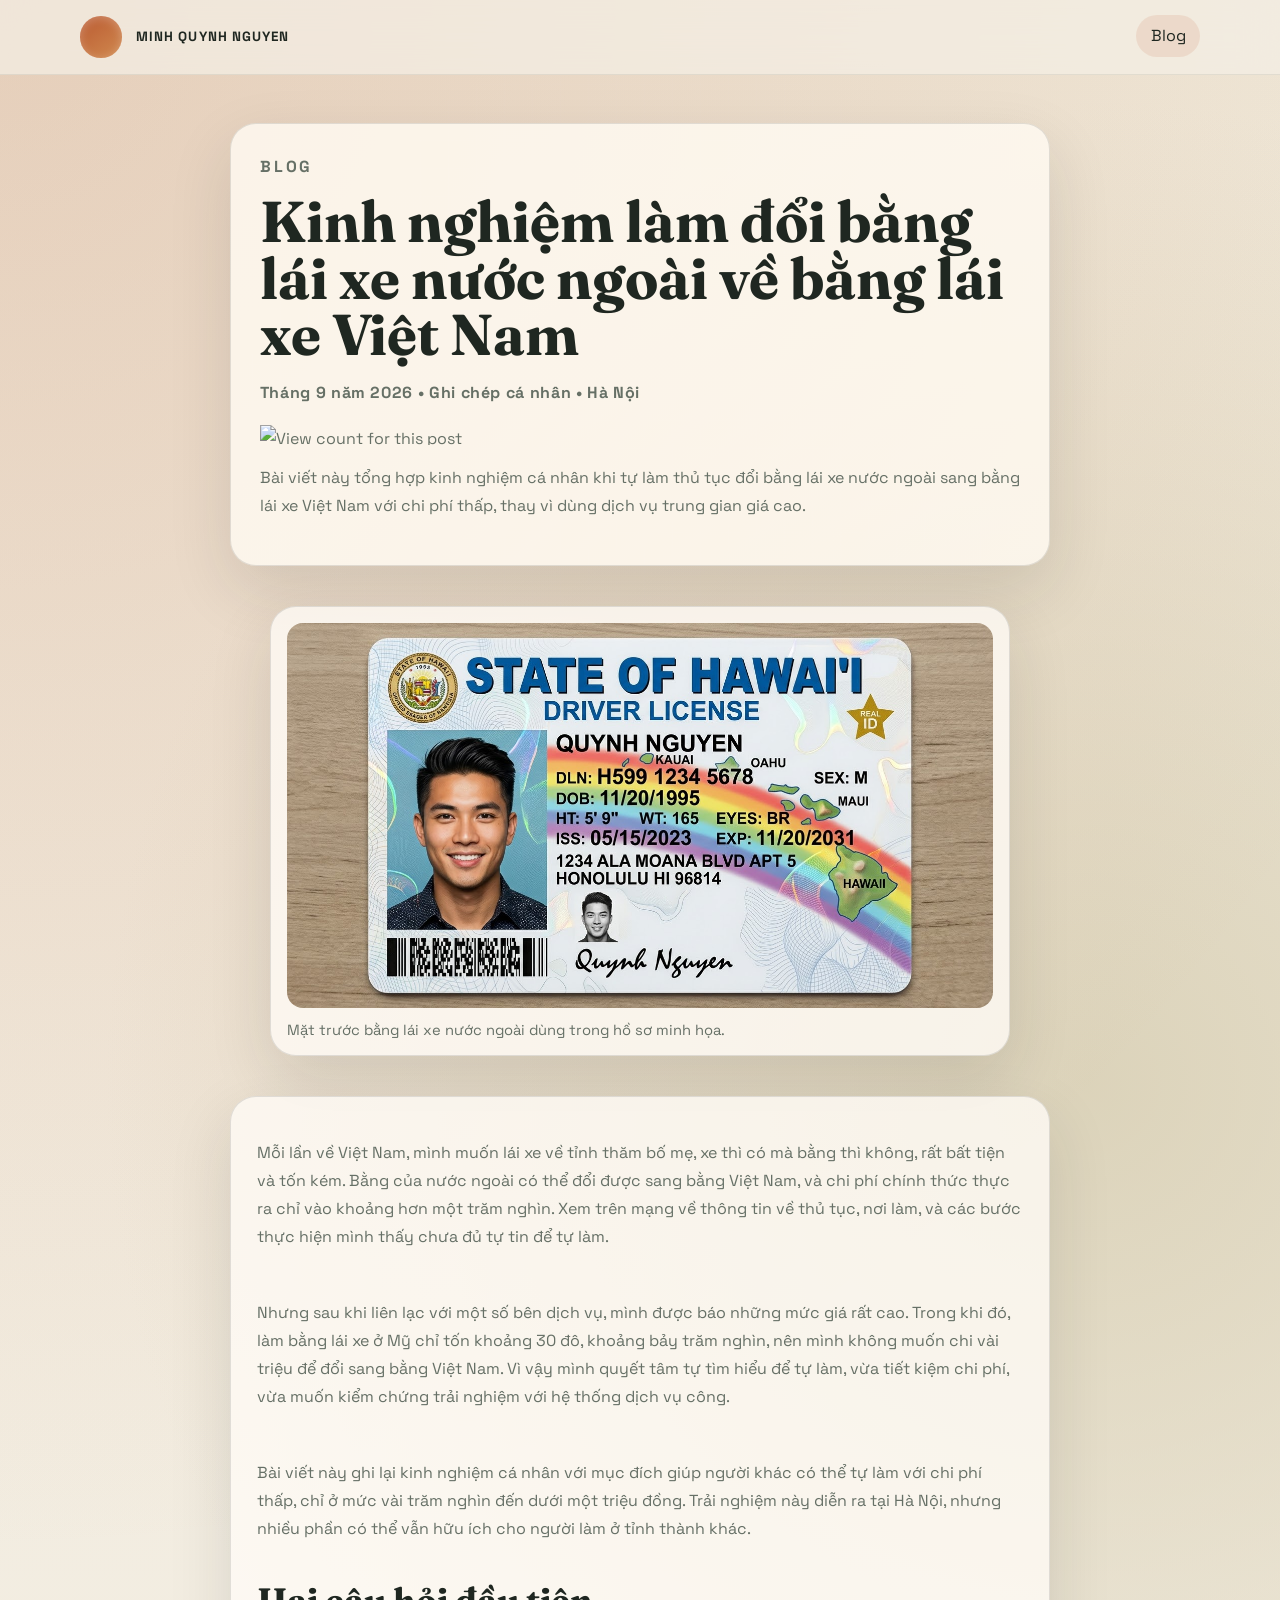
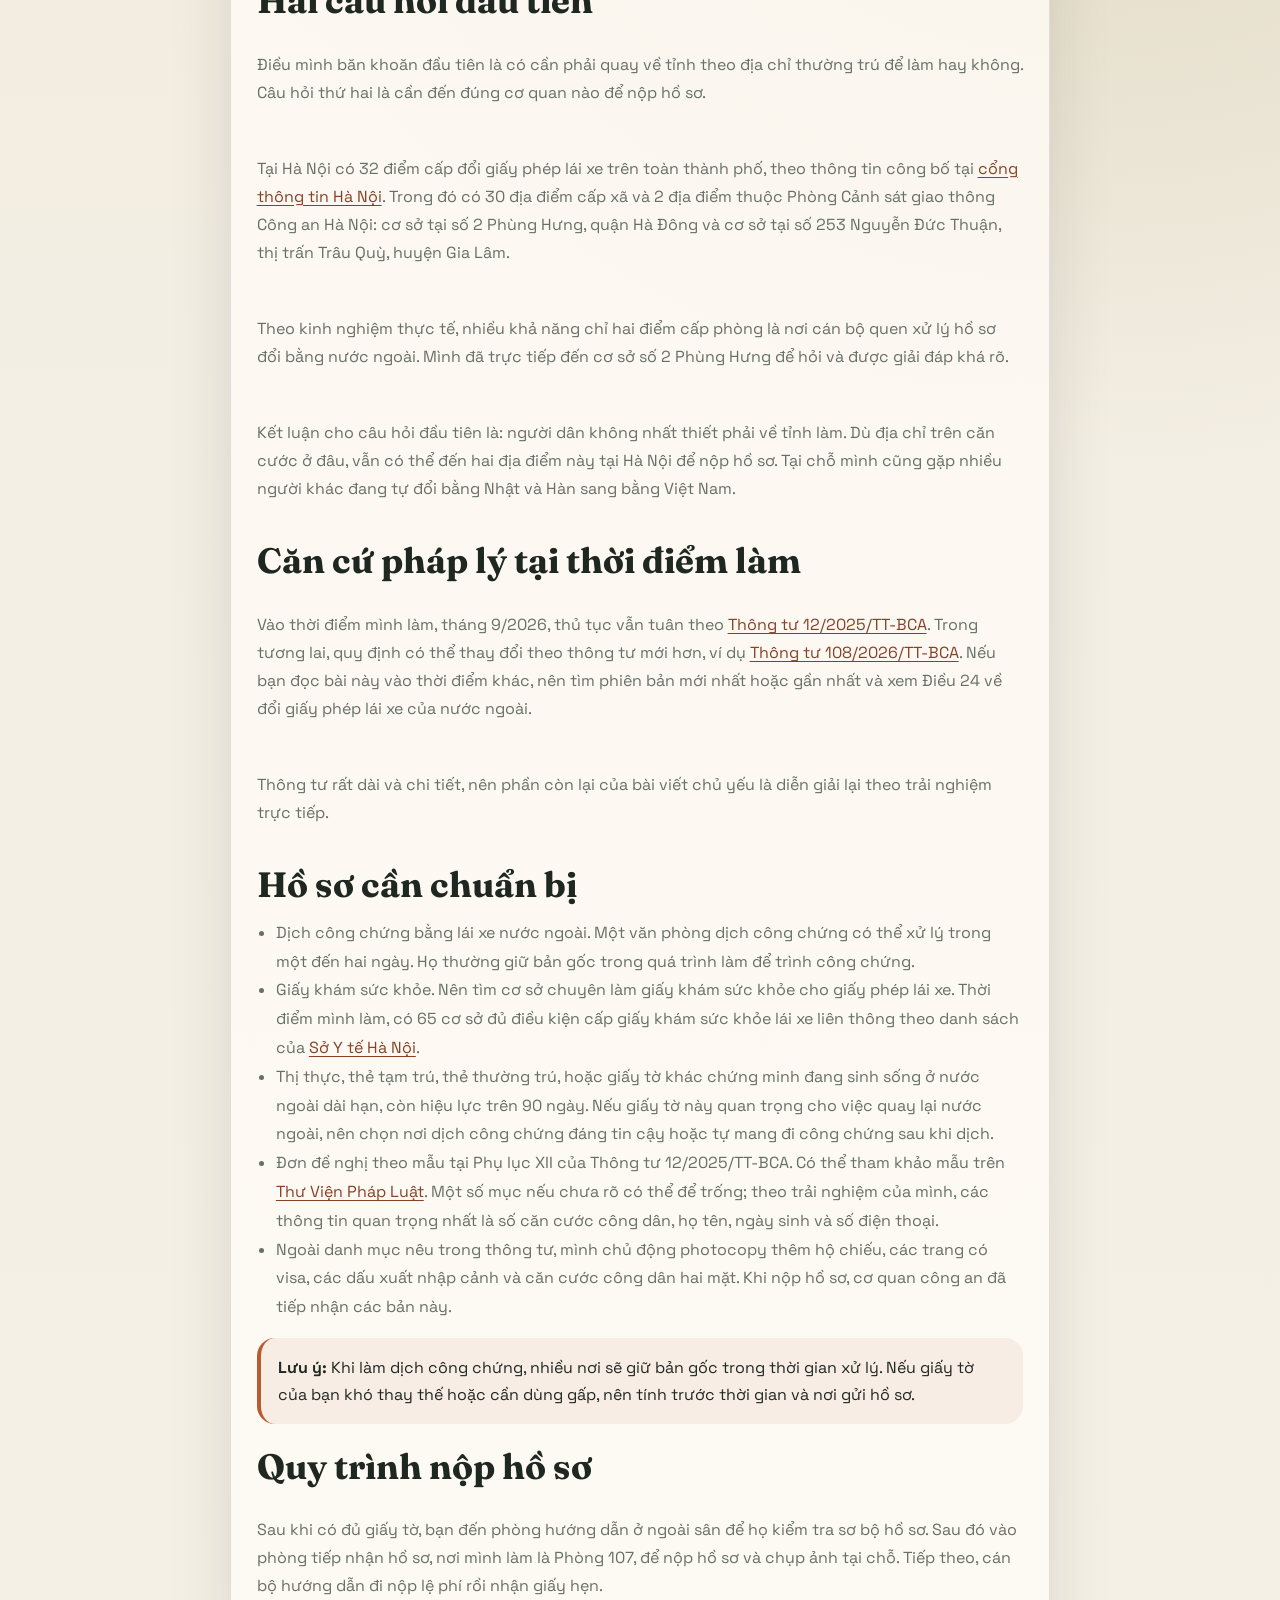
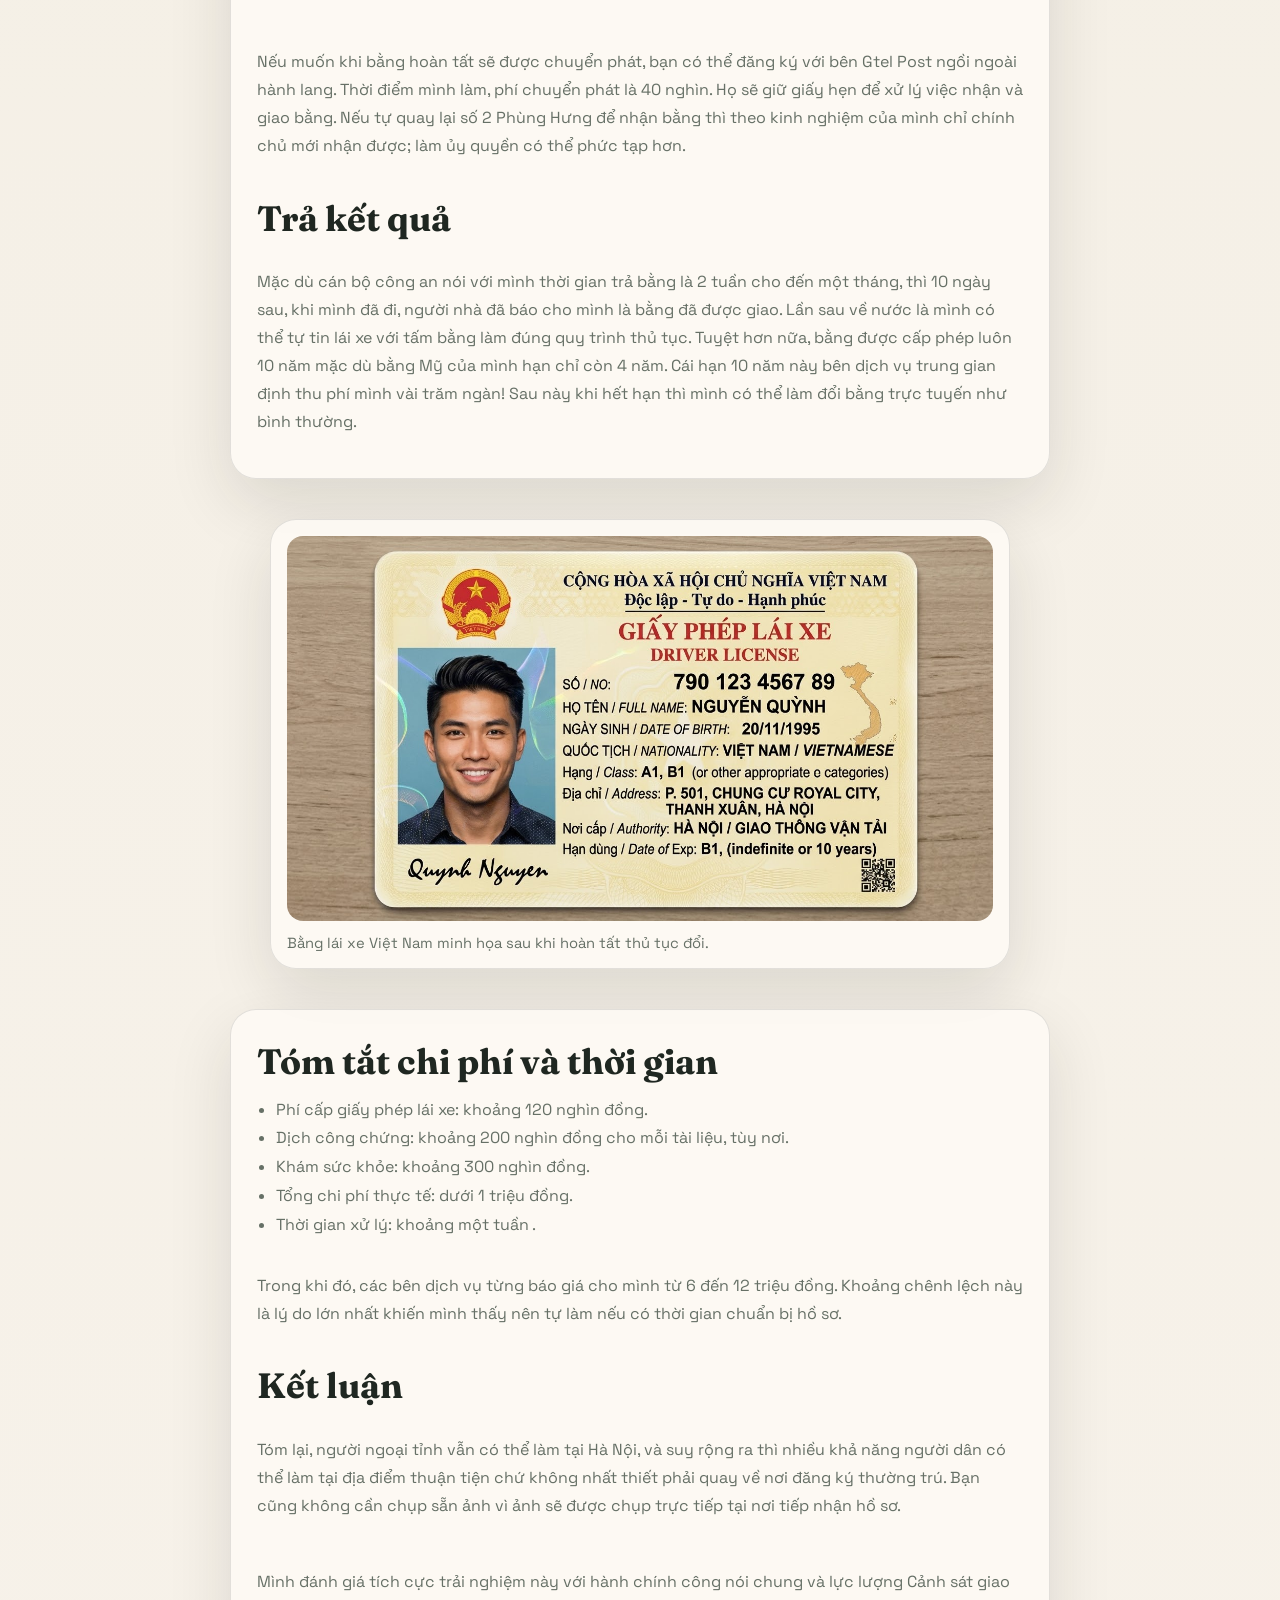
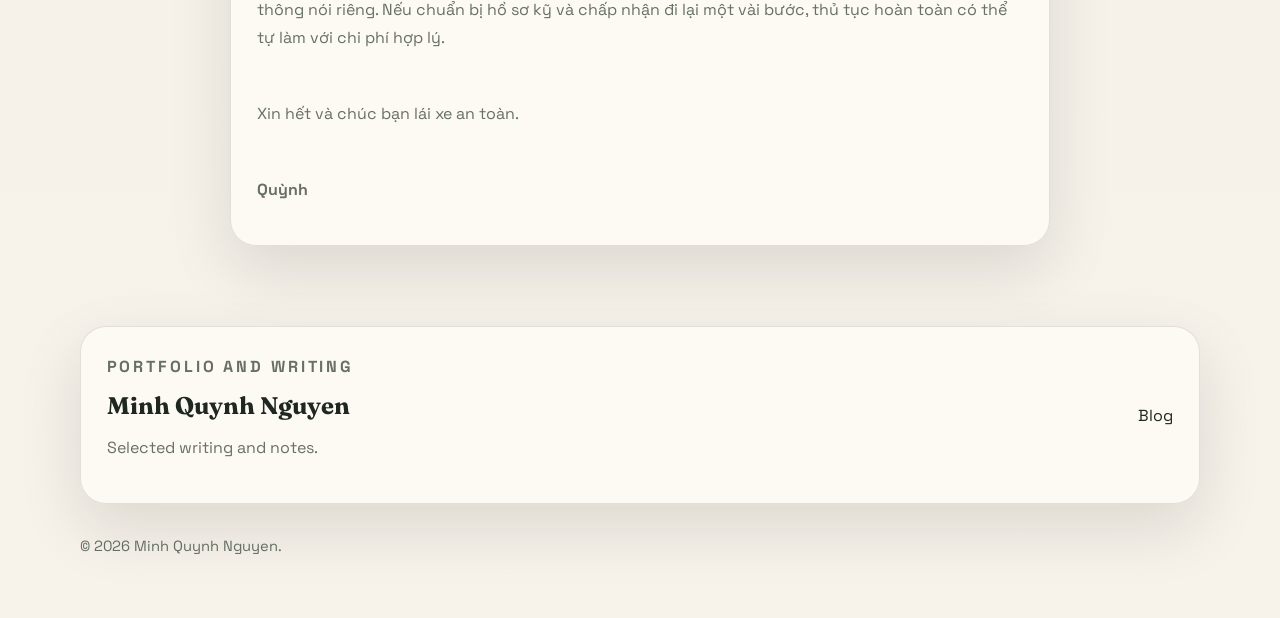
==== commit b32ac07e: "Refine doi bang lai xe post copy" ====
--- a/posts/doi-bang-lai-xe/index.html
+++ b/posts/doi-bang-lai-xe/index.html
@@ -30,8 +30,8 @@
             </figure>
 
             <section class="card article-content">
-                <p>Mỗi lần về Việt Nam, mình muốn lái xe về tỉnh thăm bố mẹ, xe thì có mà bằng thì không, rất bất tiện và tốn kém. Bằng của nước ngoài có thể đổi được sang bằng Việt Nam, và chi phí chính thức thực ra chỉ vào khoảng hơn một trăm nghìn. Vấn đề là thông tin về thủ tục, nơi làm, và các bước thực hiện thường không rõ ràng trên mạng.</p>
-                <p>Sau khi liên lạc với một số bên dịch vụ, mình được báo những mức giá rất cao. Trong khi đó, làm bằng lái xe ở Mỹ chỉ tốn khoảng năm trăm nghìn, nên việc bị báo giá vài triệu để đổi sang bằng Việt Nam là rất khó chấp nhận. Vì vậy mình quyết tâm tự tìm hiểu để tự làm, vừa tiết kiệm chi phí, vừa muốn kiểm chứng trải nghiệm với hệ thống dịch vụ công.</p>
+                <p>Mỗi lần về Việt Nam, mình muốn lái xe về tỉnh thăm bố mẹ, xe thì có mà bằng thì không, rất bất tiện và tốn kém. Bằng của nước ngoài có thể đổi được sang bằng Việt Nam, và chi phí chính thức thực ra chỉ vào khoảng hơn một trăm nghìn. Xem trên mạng về thông tin về thủ tục, nơi làm, và các bước thực hiện mình thấy chưa đủ tự tin để tự làm.</p>
+                <p> Nhưng sau khi liên lạc với một số bên dịch vụ, mình được báo những mức giá rất cao. Trong khi đó, làm bằng lái xe ở Mỹ chỉ tốn khoảng 30 đô, khoảng bảy trăm nghìn, nên mình không muốn chi vài triệu để đổi sang bằng Việt Nam. Vì vậy mình quyết tâm tự tìm hiểu để tự làm, vừa tiết kiệm chi phí, vừa muốn kiểm chứng trải nghiệm với hệ thống dịch vụ công.</p>
                 <p>Bài viết này ghi lại kinh nghiệm cá nhân với mục đích giúp người khác có thể tự làm với chi phí thấp, chỉ ở mức vài trăm nghìn đến dưới một triệu đồng. Trải nghiệm này diễn ra tại Hà Nội, nhưng nhiều phần có thể vẫn hữu ích cho người làm ở tỉnh thành khác.</p>
 
                 <h2>Hai câu hỏi đầu tiên</h2>
@@ -42,7 +42,7 @@
 
                 <h2>Căn cứ pháp lý tại thời điểm làm</h2>
                 <p>Vào thời điểm mình làm, tháng 9/2026, thủ tục vẫn tuân theo <a href="https://chinhphu.vn/?pageid=27160&docid=213022">Thông tư 12/2025/TT-BCA</a>. Trong tương lai, quy định có thể thay đổi theo thông tư mới hơn, ví dụ <a href="https://chinhphu.vn/?pageid=27160&docid=218725">Thông tư 108/2026/TT-BCA</a>. Nếu bạn đọc bài này vào thời điểm khác, nên tìm phiên bản mới nhất hoặc gần nhất và xem Điều 24 về đổi giấy phép lái xe của nước ngoài.</p>
-                <p>Ngôn ngữ trong thông tư đôi khi vẫn khó áp dụng ngay vào thực tế, nên phần còn lại của bài viết chủ yếu là diễn giải lại theo trải nghiệm trực tiếp.</p>
+                <p>Thông tư rất dài và chi tiết, nên phần còn lại của bài viết chủ yếu là diễn giải lại theo trải nghiệm trực tiếp.</p>
 
                 <h2>Hồ sơ cần chuẩn bị</h2>
                 <ul>
@@ -62,10 +62,7 @@
                 <p>Nếu muốn khi bằng hoàn tất sẽ được chuyển phát, bạn có thể đăng ký với bên Gtel Post ngồi ngoài hành lang. Thời điểm mình làm, phí chuyển phát là 40 nghìn. Họ sẽ giữ giấy hẹn để xử lý việc nhận và giao bằng. Nếu tự quay lại số 2 Phùng Hưng để nhận bằng thì theo kinh nghiệm của mình chỉ chính chủ mới nhận được; làm ủy quyền có thể phức tạp hơn.</p>
                 <h2> Trả kết quả </h2>
                 <p> Mặc dù cán bộ công an nói với mình thời gian trả bằng là 2 tuần cho đến một tháng, thì 10 ngày sau, khi mình đã đi, người nhà đã báo cho mình là bằng đã được giao. Lần sau về nước là mình có thể tự tin lái xe với tấm bằng làm đúng quy trình thủ tục. 
-Tuyệt hơn nữa, bằng được cấp phép luôn 10 năm mặc dù bằng Mỹ của mình hạn chỉ còn 4 năm. Cái hạn 10 năm này bên dịch vụ trung gian định thu phí mình vài trăm ngàn! Sau này khi hết hạn thì mình có thể làm đổi bằng trực tuyến như bình thường.
-
-
- </p>
+                Tuyệt hơn nữa, bằng được cấp phép luôn 10 năm mặc dù bằng Mỹ của mình hạn chỉ còn 4 năm. Cái hạn 10 năm này bên dịch vụ trung gian định thu phí mình vài trăm ngàn! Sau này khi hết hạn thì mình có thể làm đổi bằng trực tuyến như bình thường. </p>
             </section>
 
             <figure class="card article-figure">
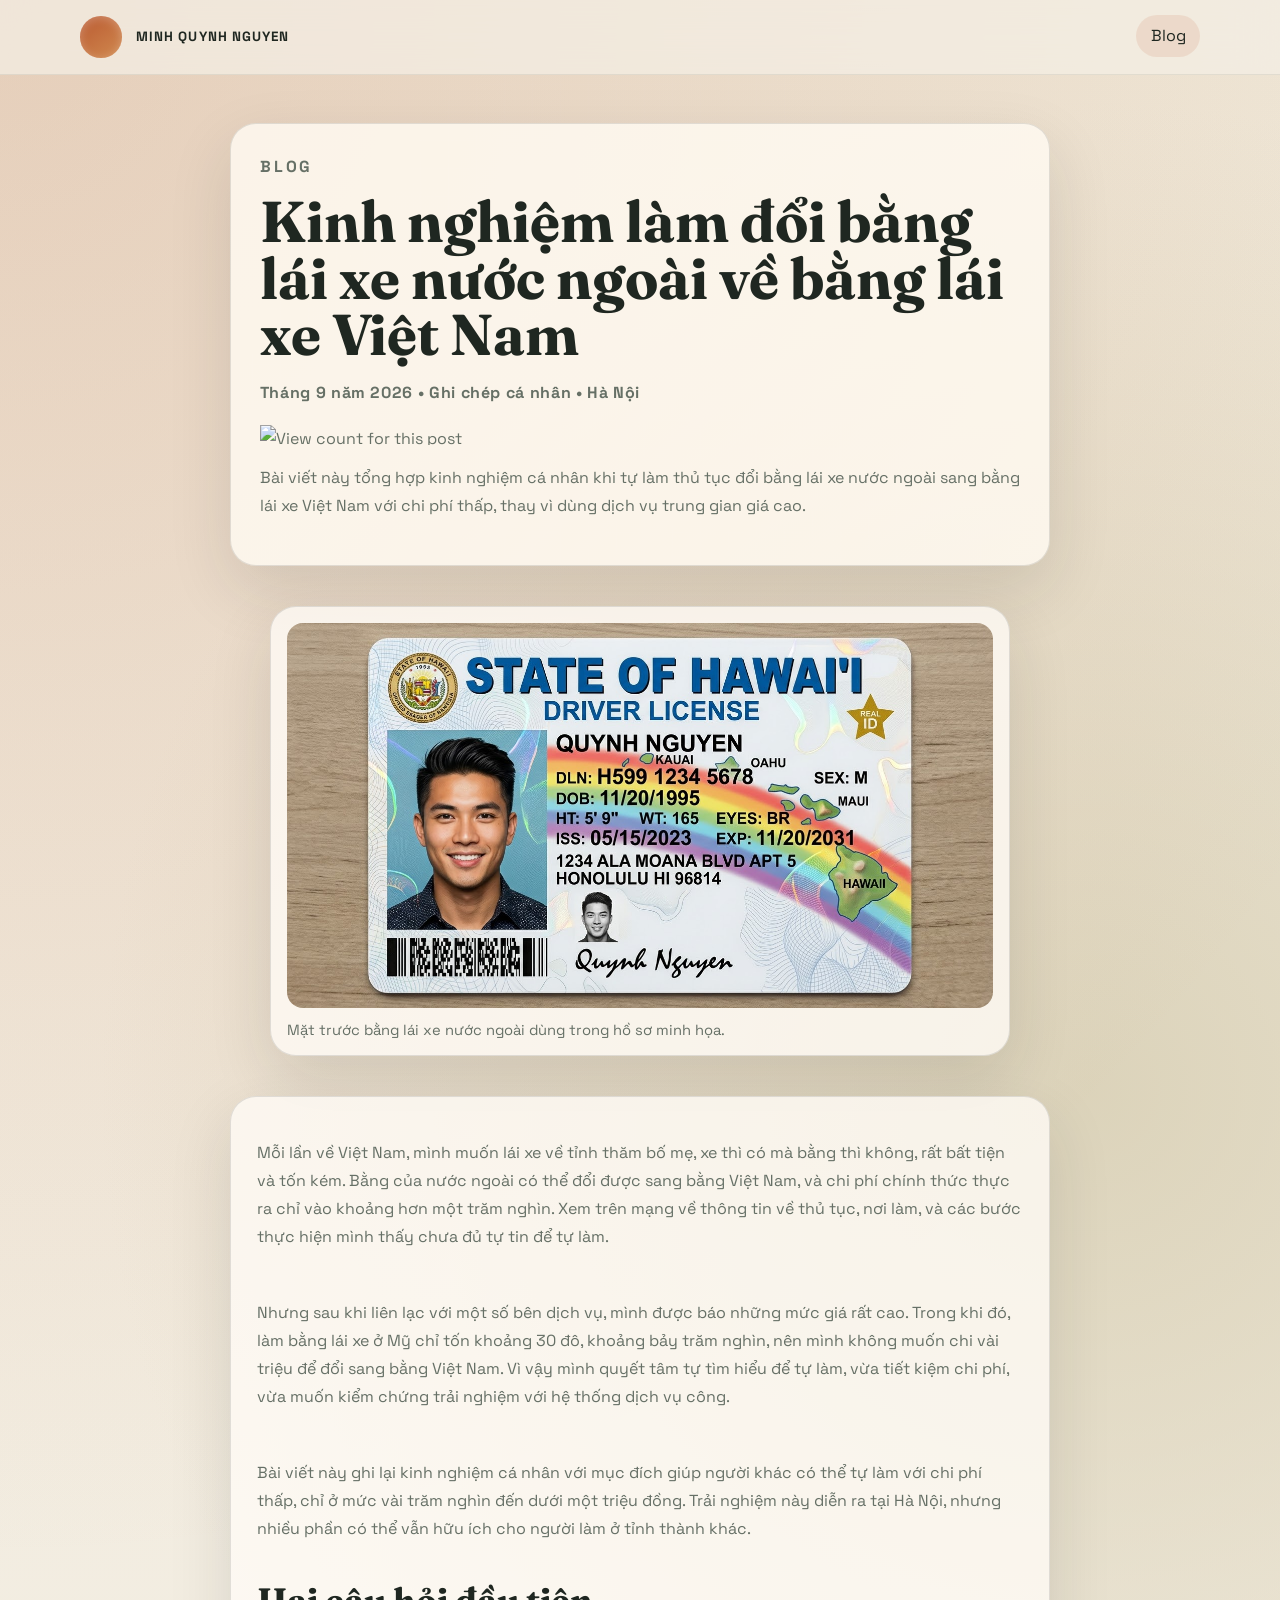
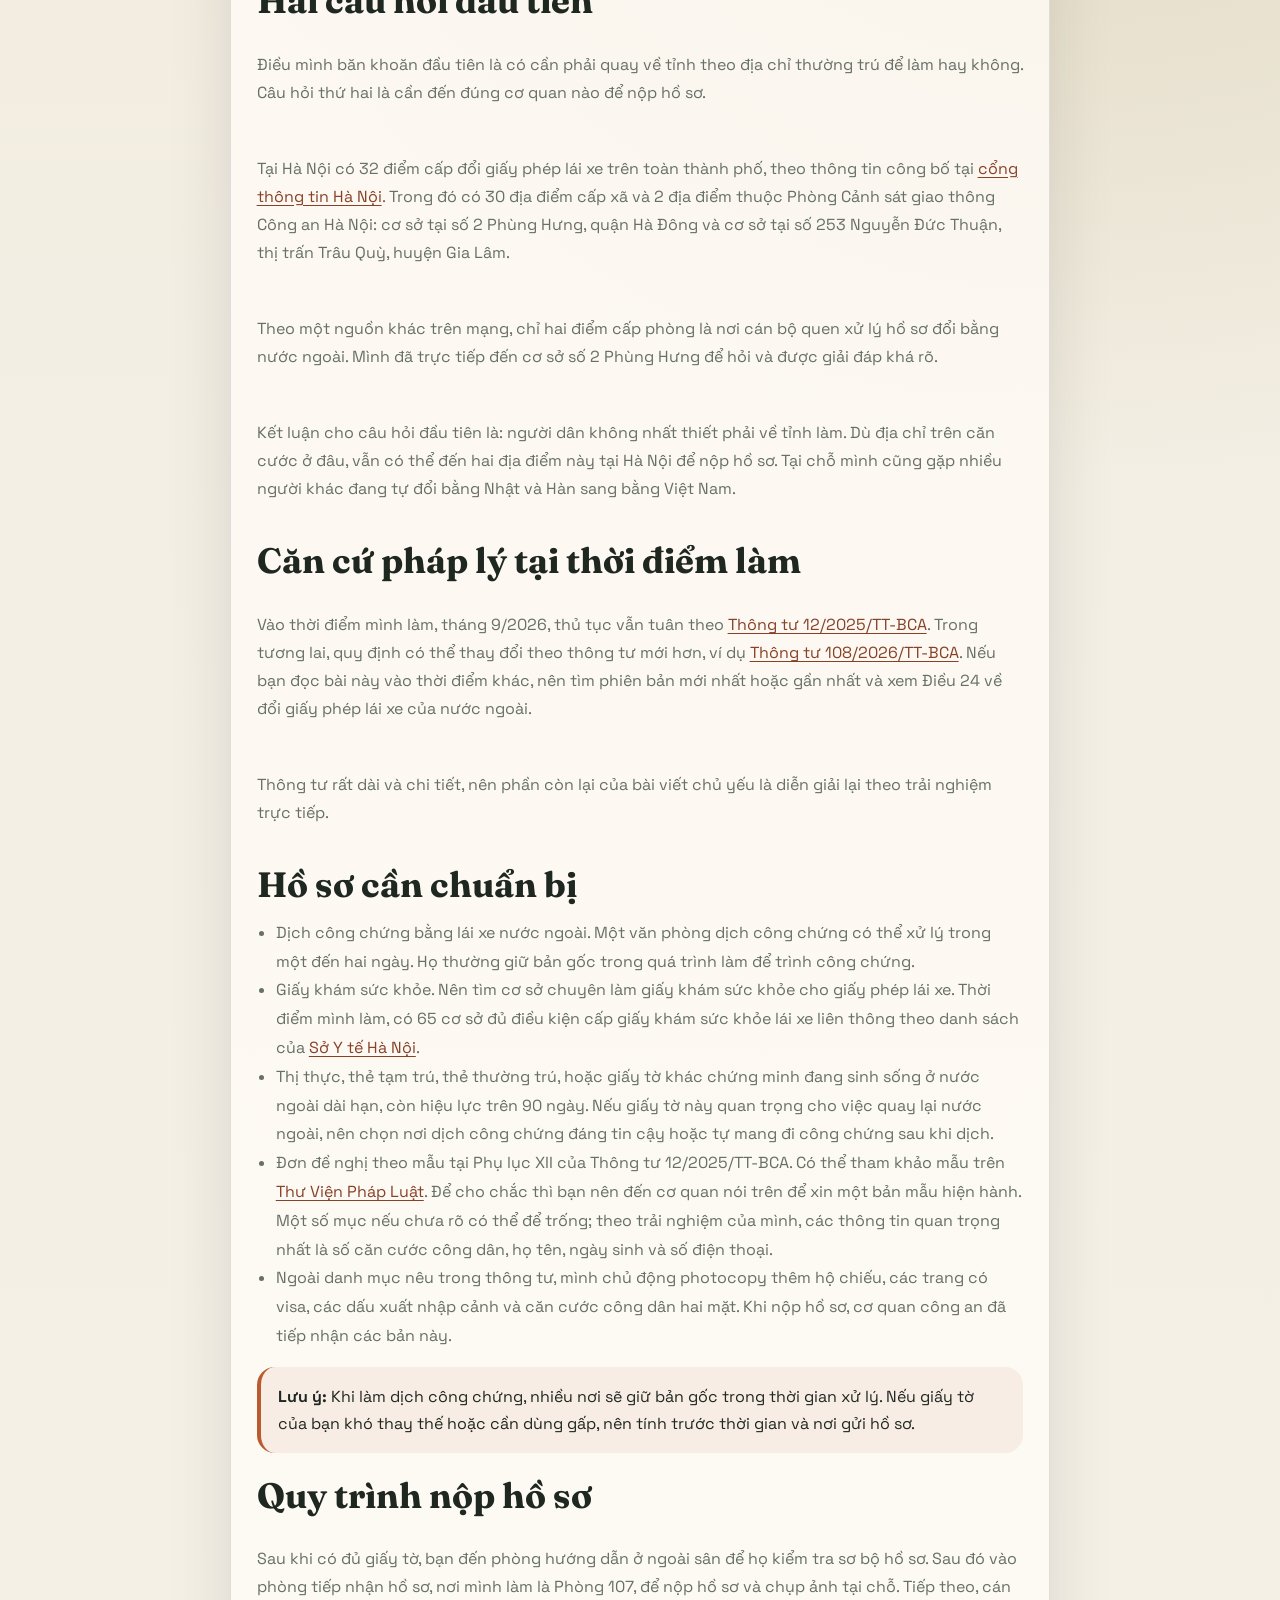
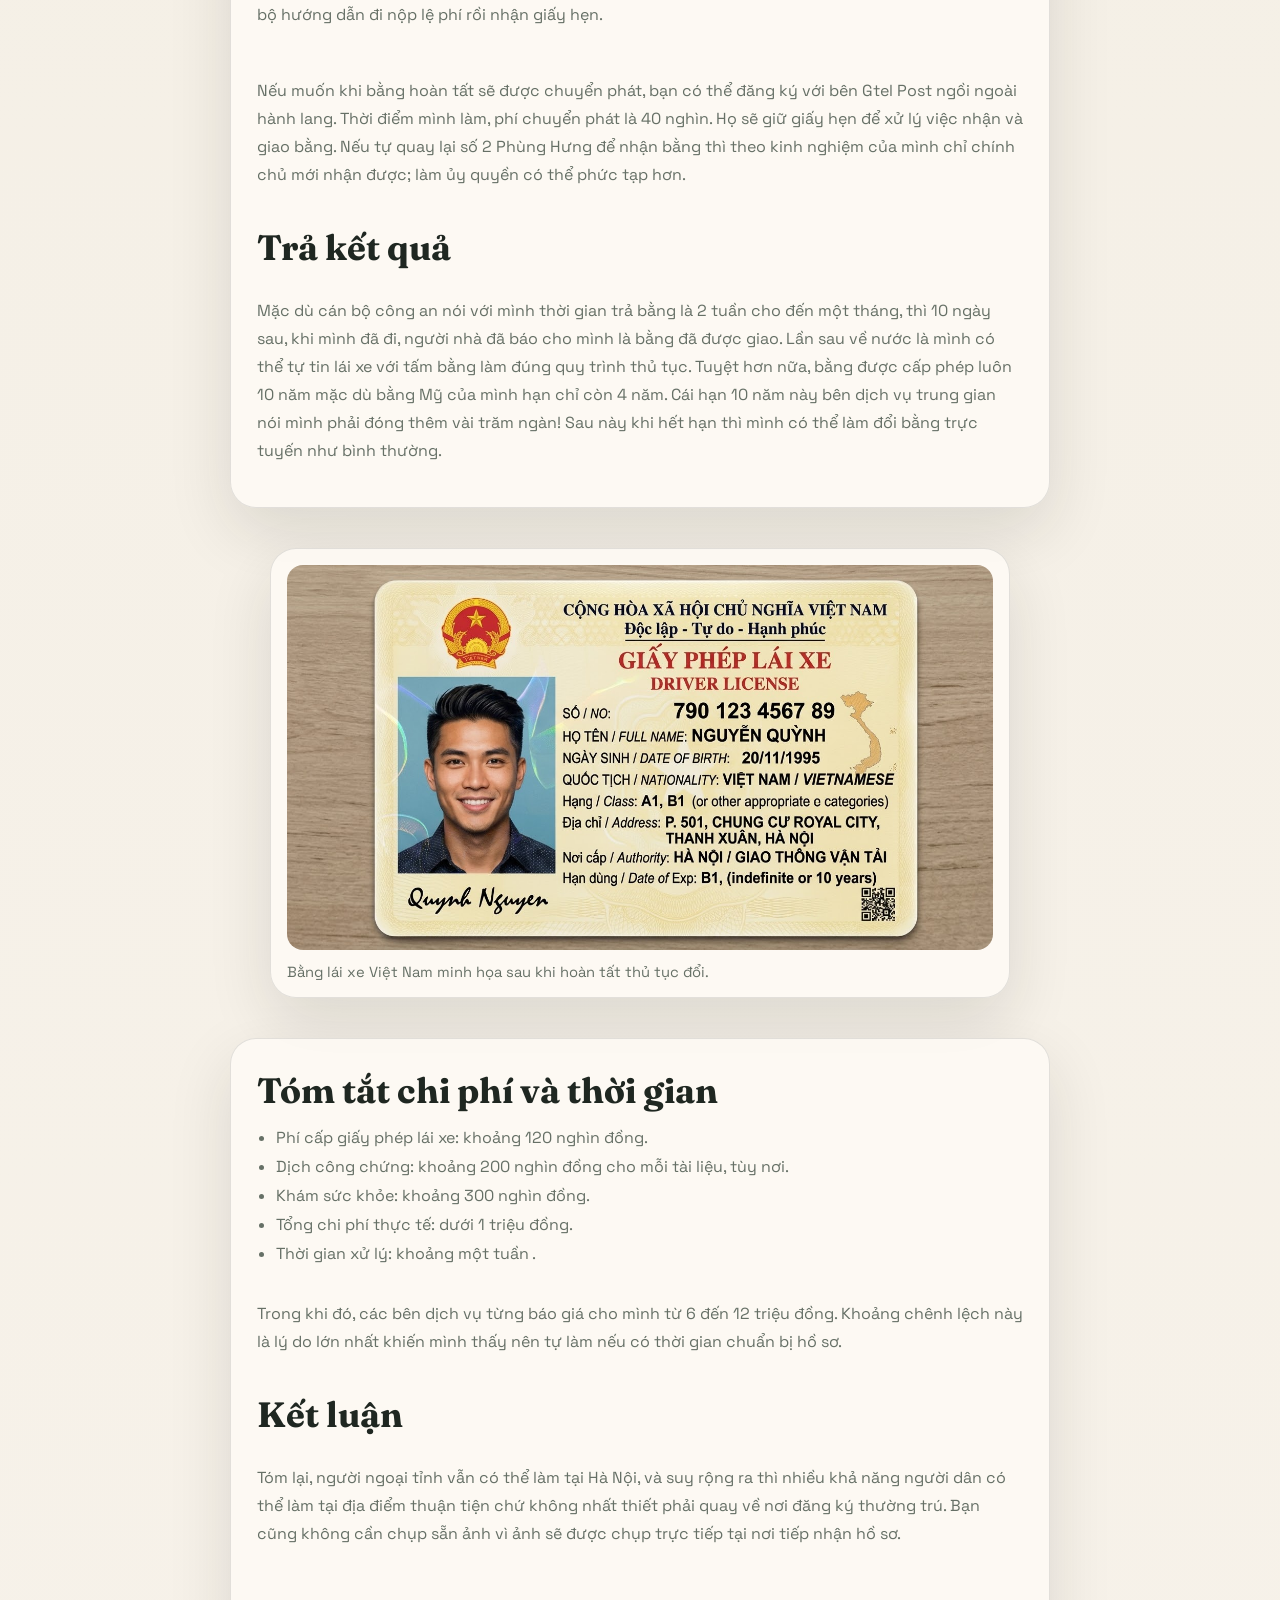
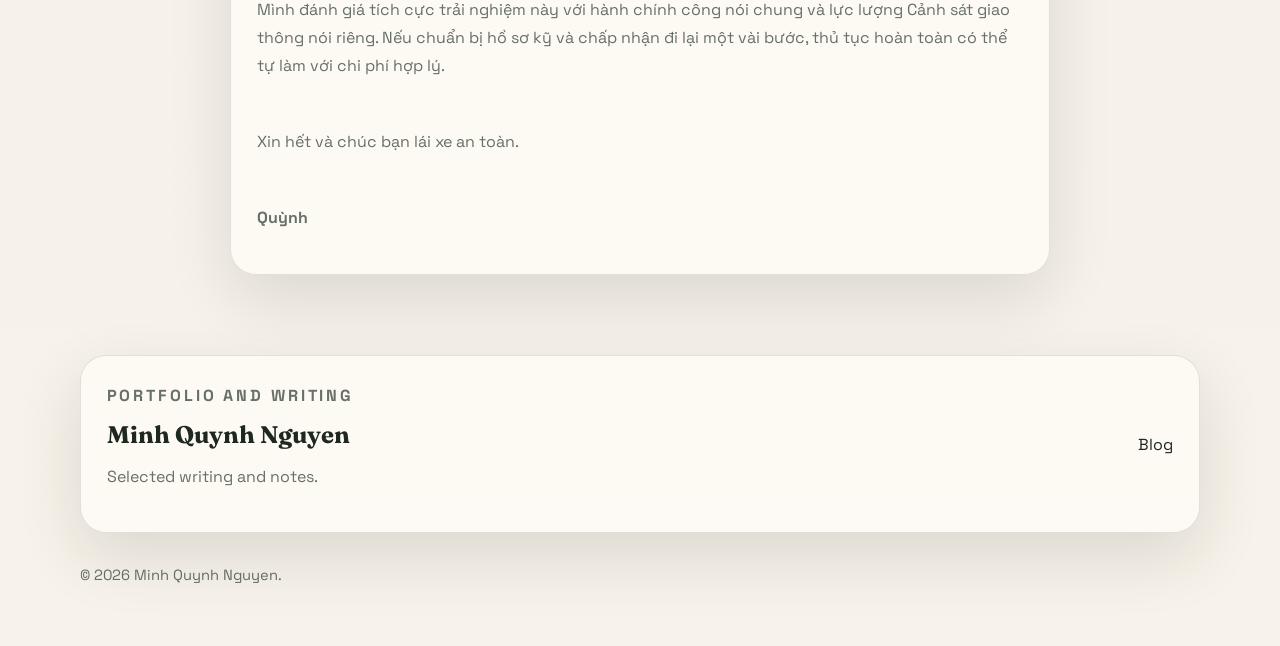
==== commit 327c4e21: "Adjust doi bang lai xe wording" ====
--- a/posts/doi-bang-lai-xe/index.html
+++ b/posts/doi-bang-lai-xe/index.html
@@ -37,7 +37,7 @@
                 <h2>Hai câu hỏi đầu tiên</h2>
                 <p>Điều mình băn khoăn đầu tiên là có cần phải quay về tỉnh theo địa chỉ thường trú để làm hay không. Câu hỏi thứ hai là cần đến đúng cơ quan nào để nộp hồ sơ.</p>
                 <p>Tại Hà Nội có 32 điểm cấp đổi giấy phép lái xe trên toàn thành phố, theo thông tin công bố tại <a href="https://pbgdpl.hanoi.gov.vn/chi-tiet-tim-kiem/-/asset_publisher/kyB8zPQFRdzV/content/cong-bo-32-ia-iem-tiep-nhan-ho-so-cap-oi-giay-phep-lai-xe-tai-ha-noi">cổng thông tin Hà Nội</a>. Trong đó có 30 địa điểm cấp xã và 2 địa điểm thuộc Phòng Cảnh sát giao thông Công an Hà Nội: cơ sở tại số 2 Phùng Hưng, quận Hà Đông và cơ sở tại số 253 Nguyễn Đức Thuận, thị trấn Trâu Quỳ, huyện Gia Lâm.</p>
-                <p>Theo kinh nghiệm thực tế, nhiều khả năng chỉ hai điểm cấp phòng là nơi cán bộ quen xử lý hồ sơ đổi bằng nước ngoài. Mình đã trực tiếp đến cơ sở số 2 Phùng Hưng để hỏi và được giải đáp khá rõ.</p>
+                <p>Theo một nguồn khác trên mạng, chỉ hai điểm cấp phòng là nơi cán bộ quen xử lý hồ sơ đổi bằng nước ngoài. Mình đã trực tiếp đến cơ sở số 2 Phùng Hưng để hỏi và được giải đáp khá rõ.</p>
                 <p>Kết luận cho câu hỏi đầu tiên là: người dân không nhất thiết phải về tỉnh làm. Dù địa chỉ trên căn cước ở đâu, vẫn có thể đến hai địa điểm này tại Hà Nội để nộp hồ sơ. Tại chỗ mình cũng gặp nhiều người khác đang tự đổi bằng Nhật và Hàn sang bằng Việt Nam.</p>
 
                 <h2>Căn cứ pháp lý tại thời điểm làm</h2>
@@ -49,7 +49,7 @@
                     <li>Dịch công chứng bằng lái xe nước ngoài. Một văn phòng dịch công chứng có thể xử lý trong một đến hai ngày. Họ thường giữ bản gốc trong quá trình làm để trình công chứng.</li>
                     <li>Giấy khám sức khỏe. Nên tìm cơ sở chuyên làm giấy khám sức khỏe cho giấy phép lái xe. Thời điểm mình làm, có 65 cơ sở đủ điều kiện cấp giấy khám sức khỏe lái xe liên thông theo danh sách của <a href="https://soyte.hanoi.gov.vn/cong-bo-du-dieu-kien-hoat-dong/ha-noi-cong-bo-65-co-so-kham-chua-benh-du-dieu-kien-cap-giay-kham-suc-khoe-lai-xe-lien-thong-2849250418112449136.htm">Sở Y tế Hà Nội</a>.</li>
                     <li>Thị thực, thẻ tạm trú, thẻ thường trú, hoặc giấy tờ khác chứng minh đang sinh sống ở nước ngoài dài hạn, còn hiệu lực trên 90 ngày. Nếu giấy tờ này quan trọng cho việc quay lại nước ngoài, nên chọn nơi dịch công chứng đáng tin cậy hoặc tự mang đi công chứng sau khi dịch.</li>
-                    <li>Đơn đề nghị theo mẫu tại Phụ lục XII của Thông tư 12/2025/TT-BCA. Có thể tham khảo mẫu trên <a href="https://thuvienphapluat.vn/chinh-sach-phap-luat-moi/vn/ho-tro-phap-luat/chinh-sach-moi/80334/mau-don-de-nghi-cap-doi-giay-phep-lai-xe-moi-nhat-theo-thong-tu-12">Thư Viện Pháp Luật</a>. Một số mục nếu chưa rõ có thể để trống; theo trải nghiệm của mình, các thông tin quan trọng nhất là số căn cước công dân, họ tên, ngày sinh và số điện thoại.</li>
+                    <li>Đơn đề nghị theo mẫu tại Phụ lục XII của Thông tư 12/2025/TT-BCA. Có thể tham khảo mẫu trên <a href="https://thuvienphapluat.vn/chinh-sach-phap-luat-moi/vn/ho-tro-phap-luat/chinh-sach-moi/80334/mau-don-de-nghi-cap-doi-giay-phep-lai-xe-moi-nhat-theo-thong-tu-12">Thư Viện Pháp Luật</a>. Để cho chắc thì bạn nên đến cơ quan nói trên để xin một bản mẫu hiện hành. Một số mục nếu chưa rõ có thể để trống; theo trải nghiệm của mình, các thông tin quan trọng nhất là số căn cước công dân, họ tên, ngày sinh và số điện thoại.  </li>
                     <li>Ngoài danh mục nêu trong thông tư, mình chủ động photocopy thêm hộ chiếu, các trang có visa, các dấu xuất nhập cảnh và căn cước công dân hai mặt. Khi nộp hồ sơ, cơ quan công an đã tiếp nhận các bản này.</li>
                 </ul>
 
@@ -62,7 +62,7 @@
                 <p>Nếu muốn khi bằng hoàn tất sẽ được chuyển phát, bạn có thể đăng ký với bên Gtel Post ngồi ngoài hành lang. Thời điểm mình làm, phí chuyển phát là 40 nghìn. Họ sẽ giữ giấy hẹn để xử lý việc nhận và giao bằng. Nếu tự quay lại số 2 Phùng Hưng để nhận bằng thì theo kinh nghiệm của mình chỉ chính chủ mới nhận được; làm ủy quyền có thể phức tạp hơn.</p>
                 <h2> Trả kết quả </h2>
                 <p> Mặc dù cán bộ công an nói với mình thời gian trả bằng là 2 tuần cho đến một tháng, thì 10 ngày sau, khi mình đã đi, người nhà đã báo cho mình là bằng đã được giao. Lần sau về nước là mình có thể tự tin lái xe với tấm bằng làm đúng quy trình thủ tục. 
-                Tuyệt hơn nữa, bằng được cấp phép luôn 10 năm mặc dù bằng Mỹ của mình hạn chỉ còn 4 năm. Cái hạn 10 năm này bên dịch vụ trung gian định thu phí mình vài trăm ngàn! Sau này khi hết hạn thì mình có thể làm đổi bằng trực tuyến như bình thường. </p>
+                Tuyệt hơn nữa, bằng được cấp phép luôn 10 năm mặc dù bằng Mỹ của mình hạn chỉ còn 4 năm. Cái hạn 10 năm này bên dịch vụ trung gian nói mình phải đóng thêm vài trăm ngàn! Sau này khi hết hạn thì mình có thể làm đổi bằng trực tuyến như bình thường. </p>
             </section>
 
             <figure class="card article-figure">
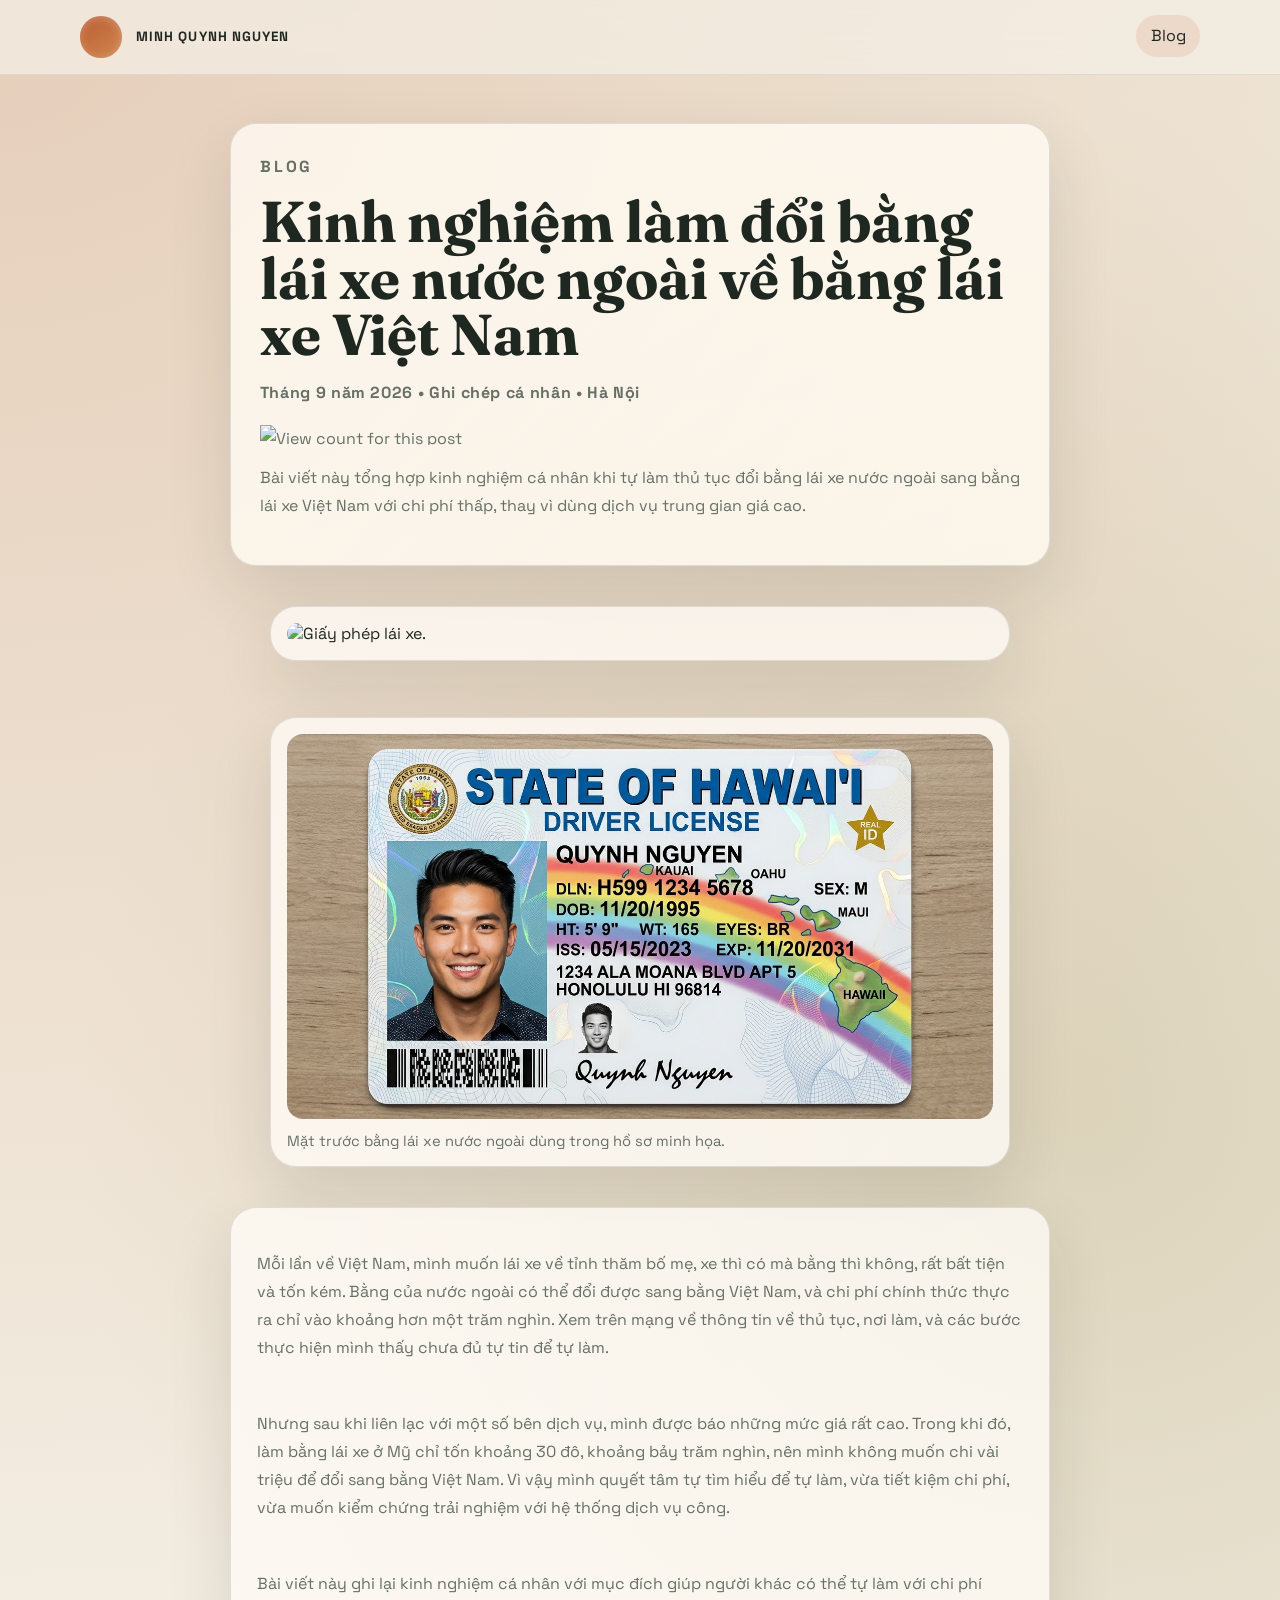
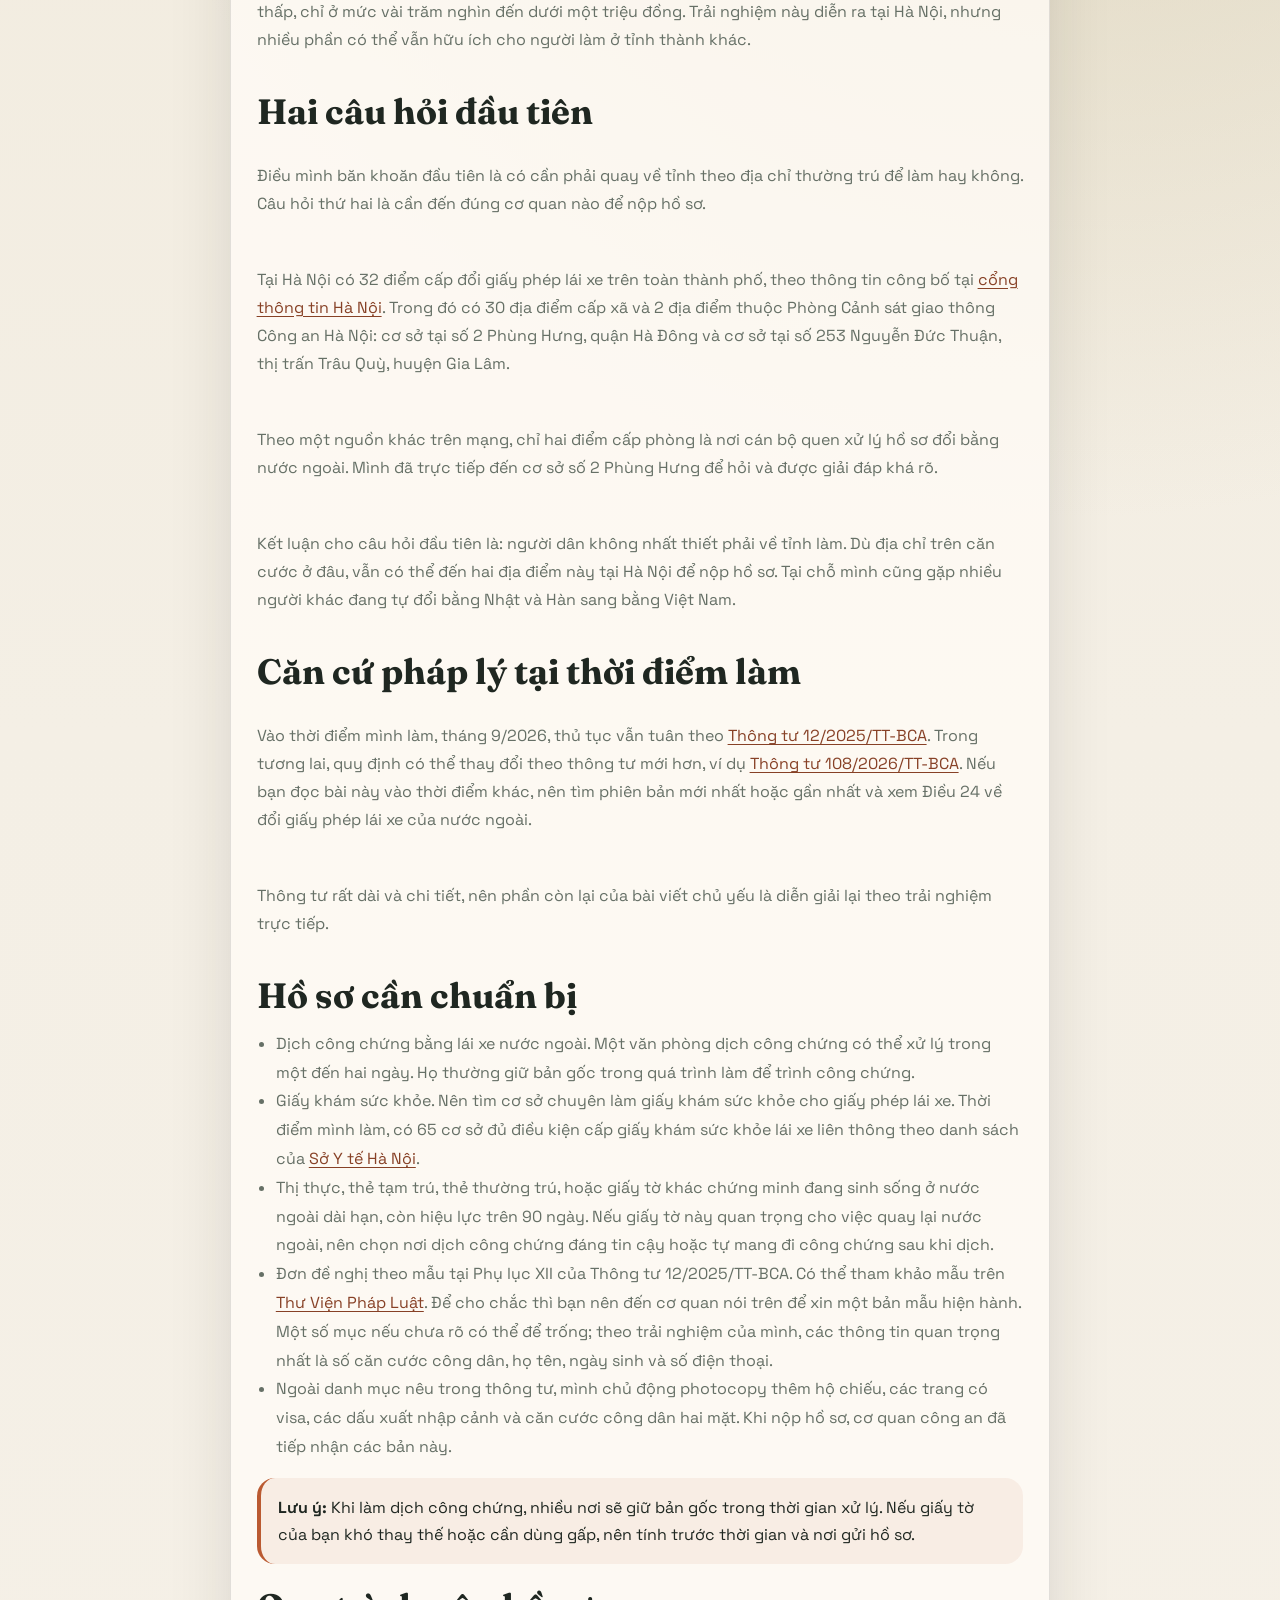
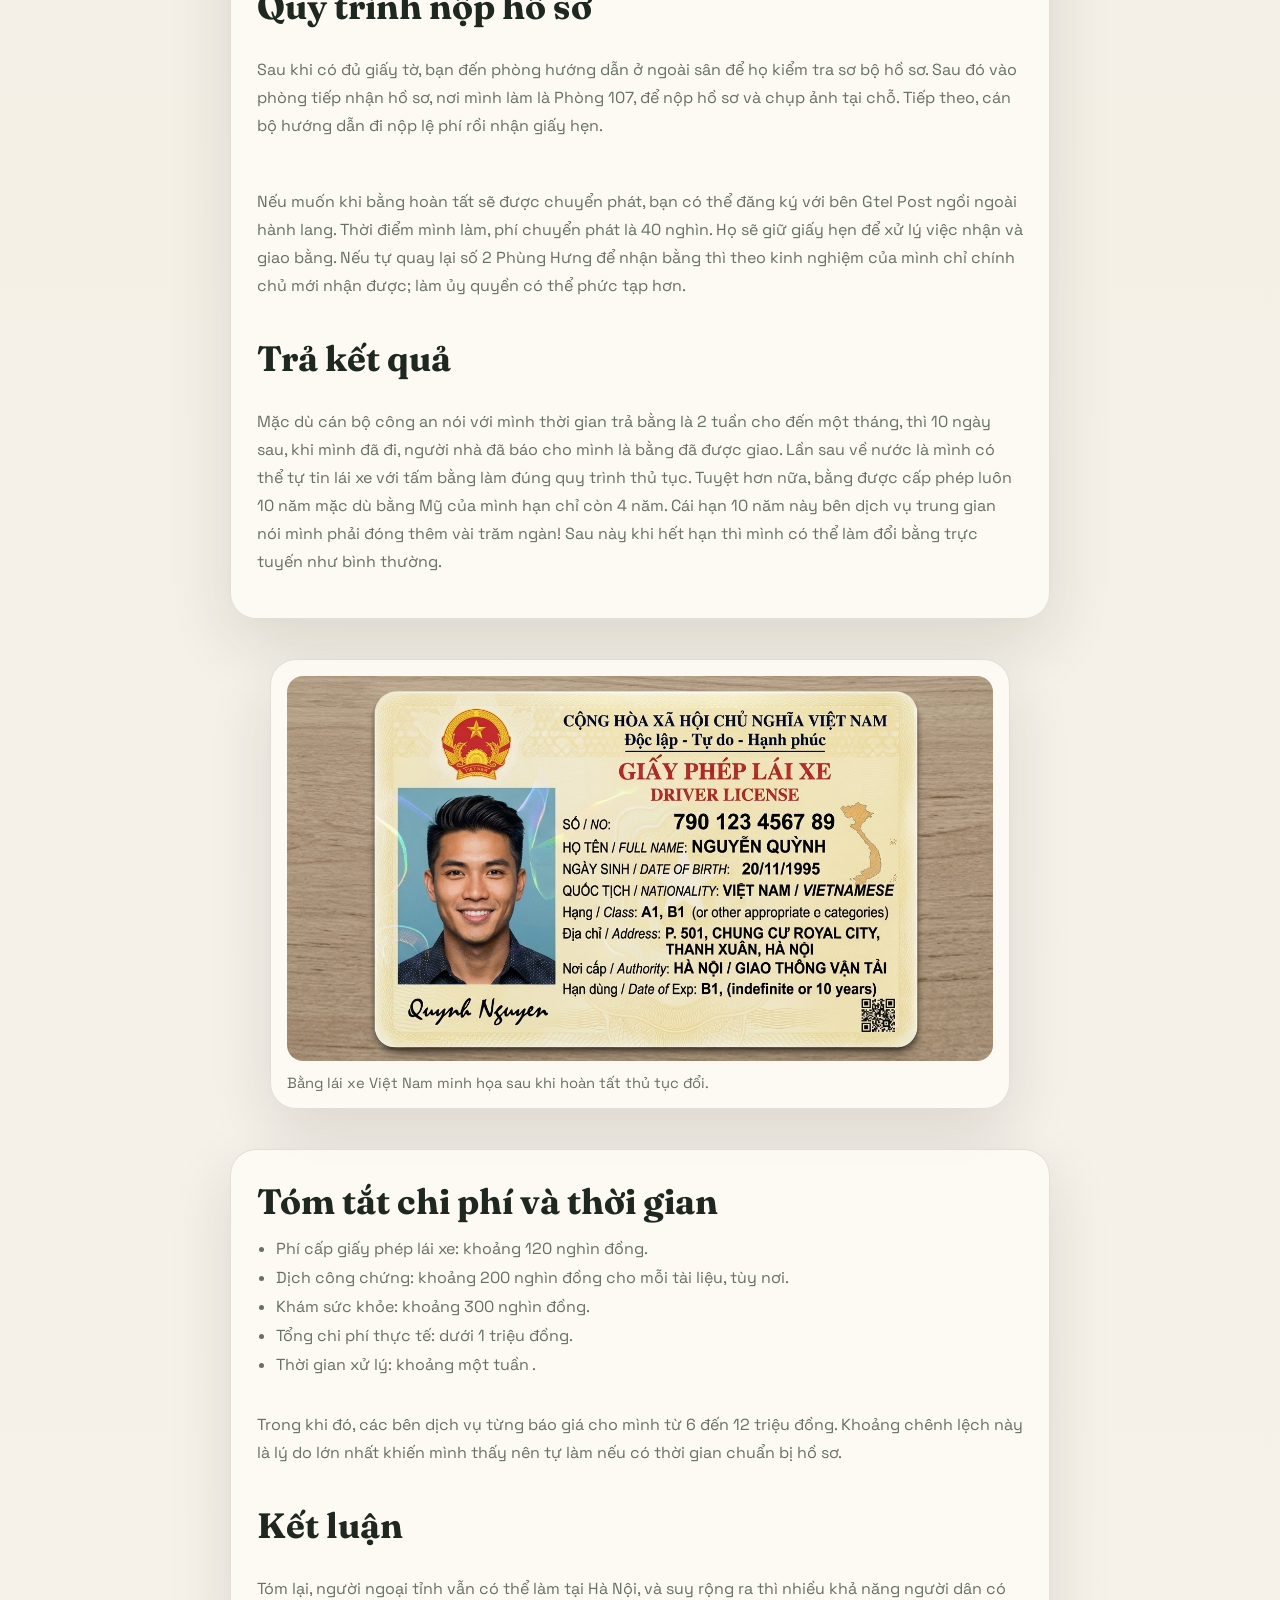
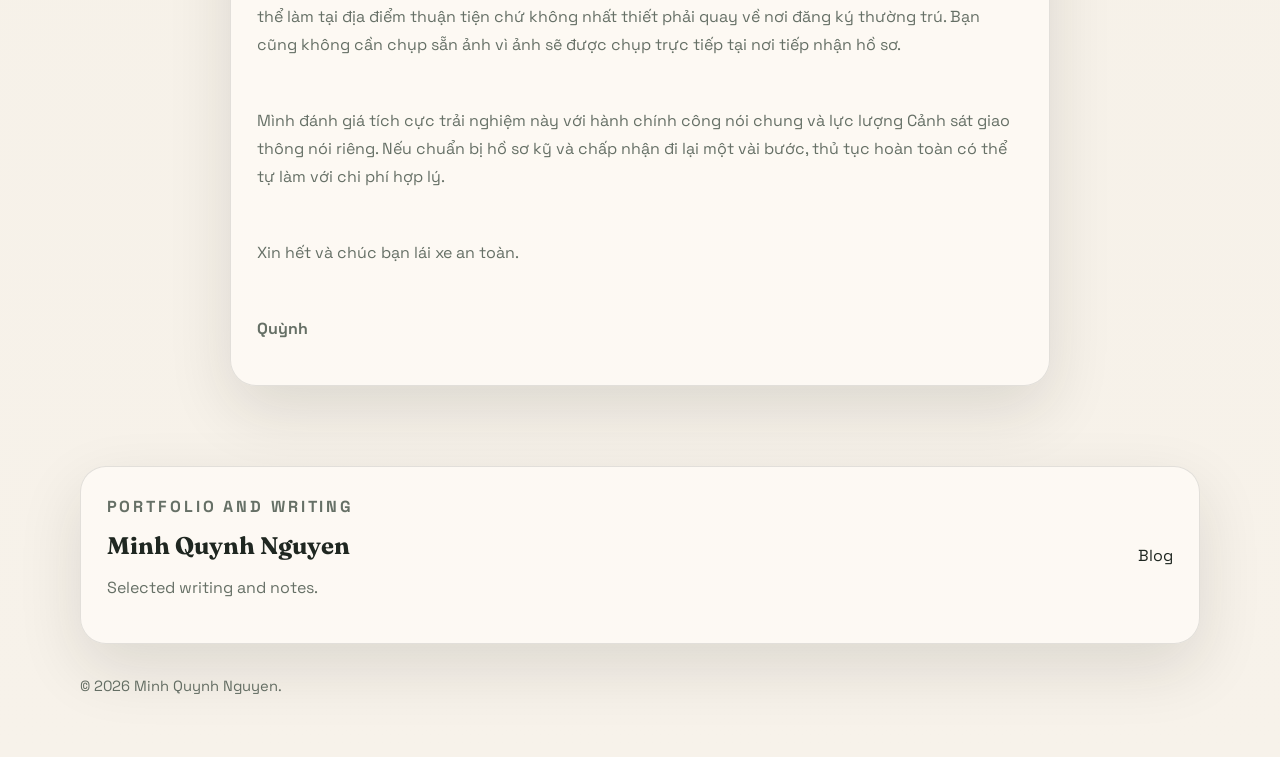
==== commit 884e6546: "Add gplx.jpeg as post thumbnail: OG + Twitter meta and lead image" ====
--- a/posts/doi-bang-lai-xe/index.html
+++ b/posts/doi-bang-lai-xe/index.html
@@ -5,6 +5,25 @@
     <meta name="viewport" content="width=device-width, initial-scale=1.0">
     <title>Kinh nghiệm đổi bằng lái xe nước ngoài | Minh Quynh Nguyen</title>
     <meta name="description" content="Kinh nghiệm cá nhân về thủ tục đổi bằng lái xe nước ngoài sang bằng lái xe Việt Nam tại Hà Nội.">
+    <link rel="canonical" href="https://quynhneo.github.io/posts/doi-bang-lai-xe/">
+
+    <!-- Open Graph / Facebook / iMessage / Slack / Discord -->
+    <meta property="og:type" content="article">
+    <meta property="og:site_name" content="Minh Quynh Nguyen">
+    <meta property="og:url" content="https://quynhneo.github.io/posts/doi-bang-lai-xe/">
+    <meta property="og:title" content="Kinh nghiệm đổi bằng lái xe nước ngoài sang bằng lái xe Việt Nam">
+    <meta property="og:description" content="Kinh nghiệm cá nhân về thủ tục đổi bằng lái xe nước ngoài sang bằng lái xe Việt Nam tại Hà Nội.">
+    <meta property="og:image" content="https://quynhneo.github.io/posts/doi-bang-lai-xe/gplx.jpeg">
+    <meta property="og:image:alt" content="Giấy phép lái xe">
+    <meta property="og:locale" content="vi_VN">
+
+    <!-- Twitter / X -->
+    <meta name="twitter:card" content="summary_large_image">
+    <meta name="twitter:title" content="Kinh nghiệm đổi bằng lái xe nước ngoài sang bằng lái xe Việt Nam">
+    <meta name="twitter:description" content="Kinh nghiệm cá nhân về thủ tục đổi bằng lái xe nước ngoài sang bằng lái xe Việt Nam tại Hà Nội.">
+    <meta name="twitter:image" content="https://quynhneo.github.io/posts/doi-bang-lai-xe/gplx.jpeg">
+    <meta name="twitter:image:alt" content="Giấy phép lái xe">
+
     <link rel="preconnect" href="https://fonts.googleapis.com">
     <link rel="preconnect" href="https://fonts.gstatic.com" crossorigin>
     <link href="https://fonts.googleapis.com/css2?family=Fraunces:opsz,wght@9..144,600;9..144,700&family=Space+Grotesk:wght@400;500;700&display=swap" rel="stylesheet">
@@ -23,6 +42,10 @@
                 </p>
                 <p>Bài viết này tổng hợp kinh nghiệm cá nhân khi tự làm thủ tục đổi bằng lái xe nước ngoài sang bằng lái xe Việt Nam với chi phí thấp, thay vì dùng dịch vụ trung gian giá cao.</p>
             </header>
+
+            <figure class="card article-figure">
+                <img src="gplx.jpeg" alt="Giấy phép lái xe.">
+            </figure>
 
             <figure class="card article-figure">
                 <img src="first-image.JPG" alt="Mặt trước bằng lái xe nước ngoài được dùng làm ví dụ trong bài viết.">
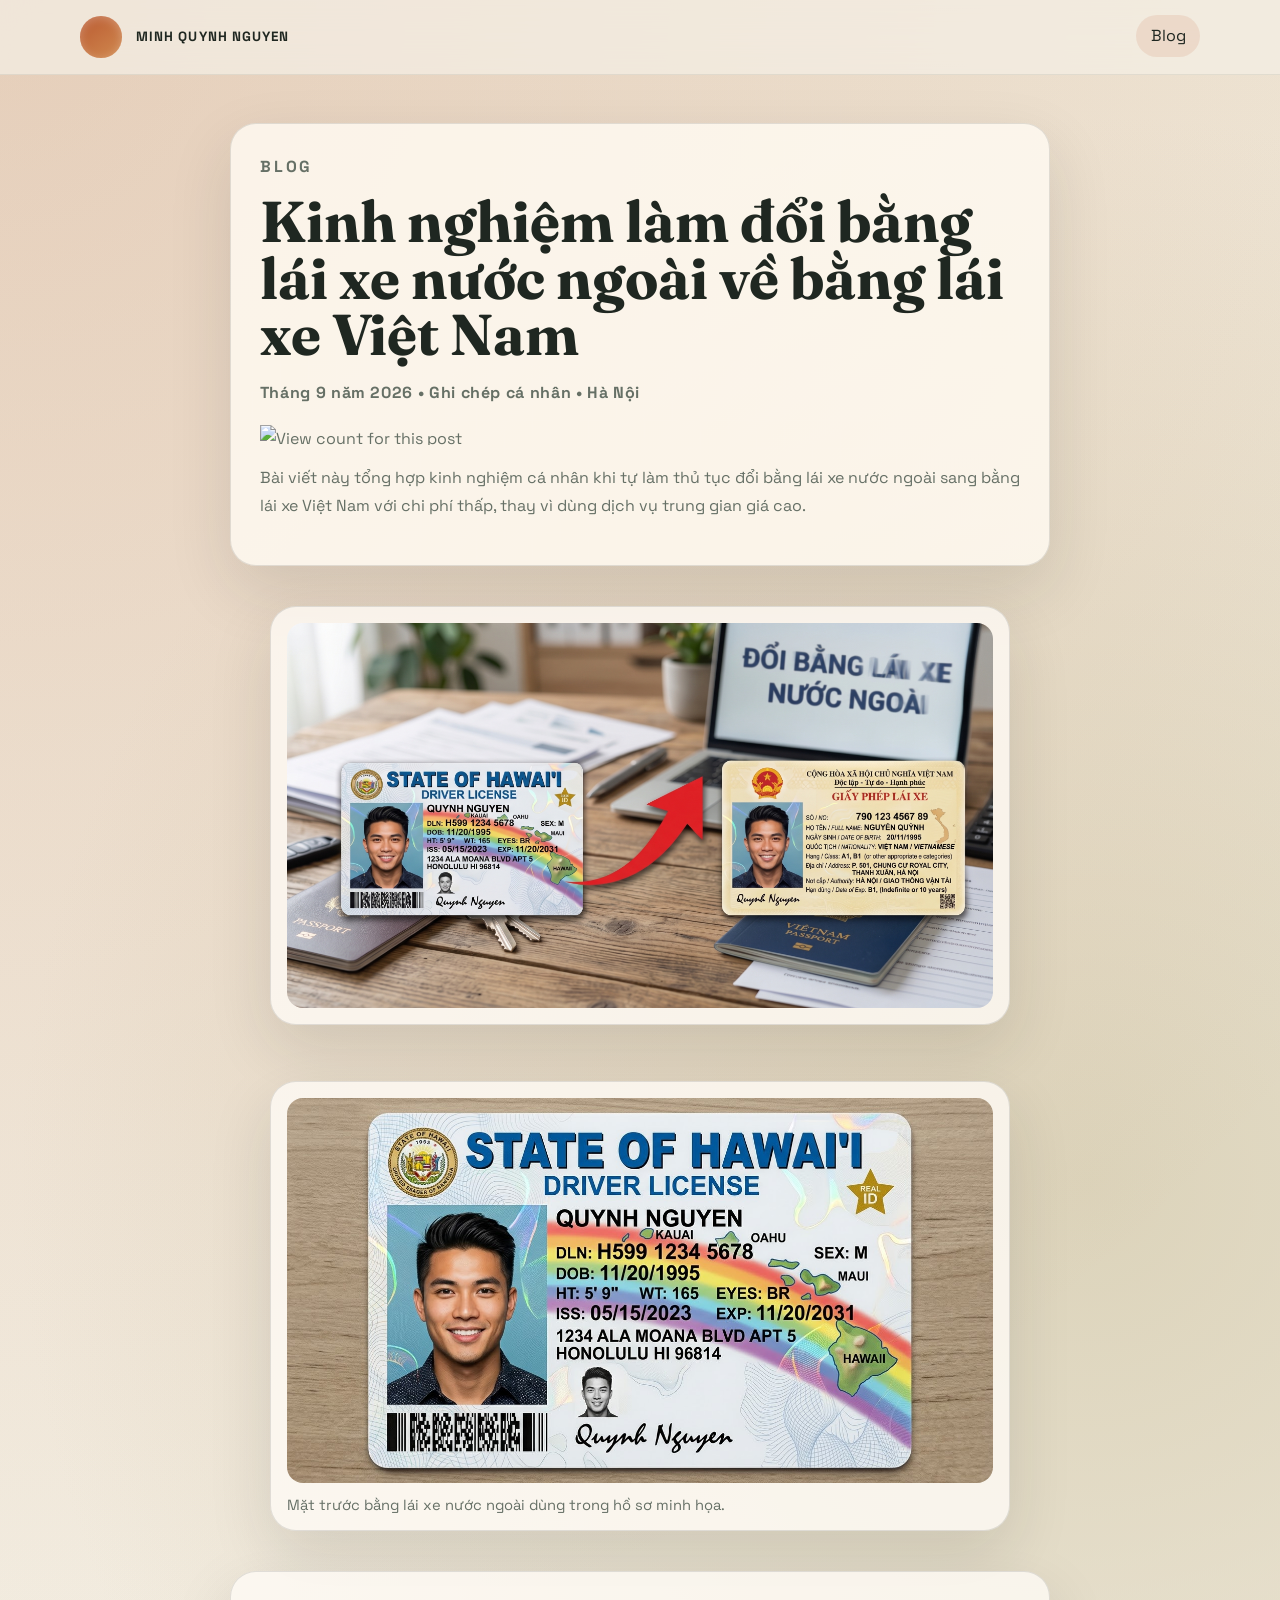
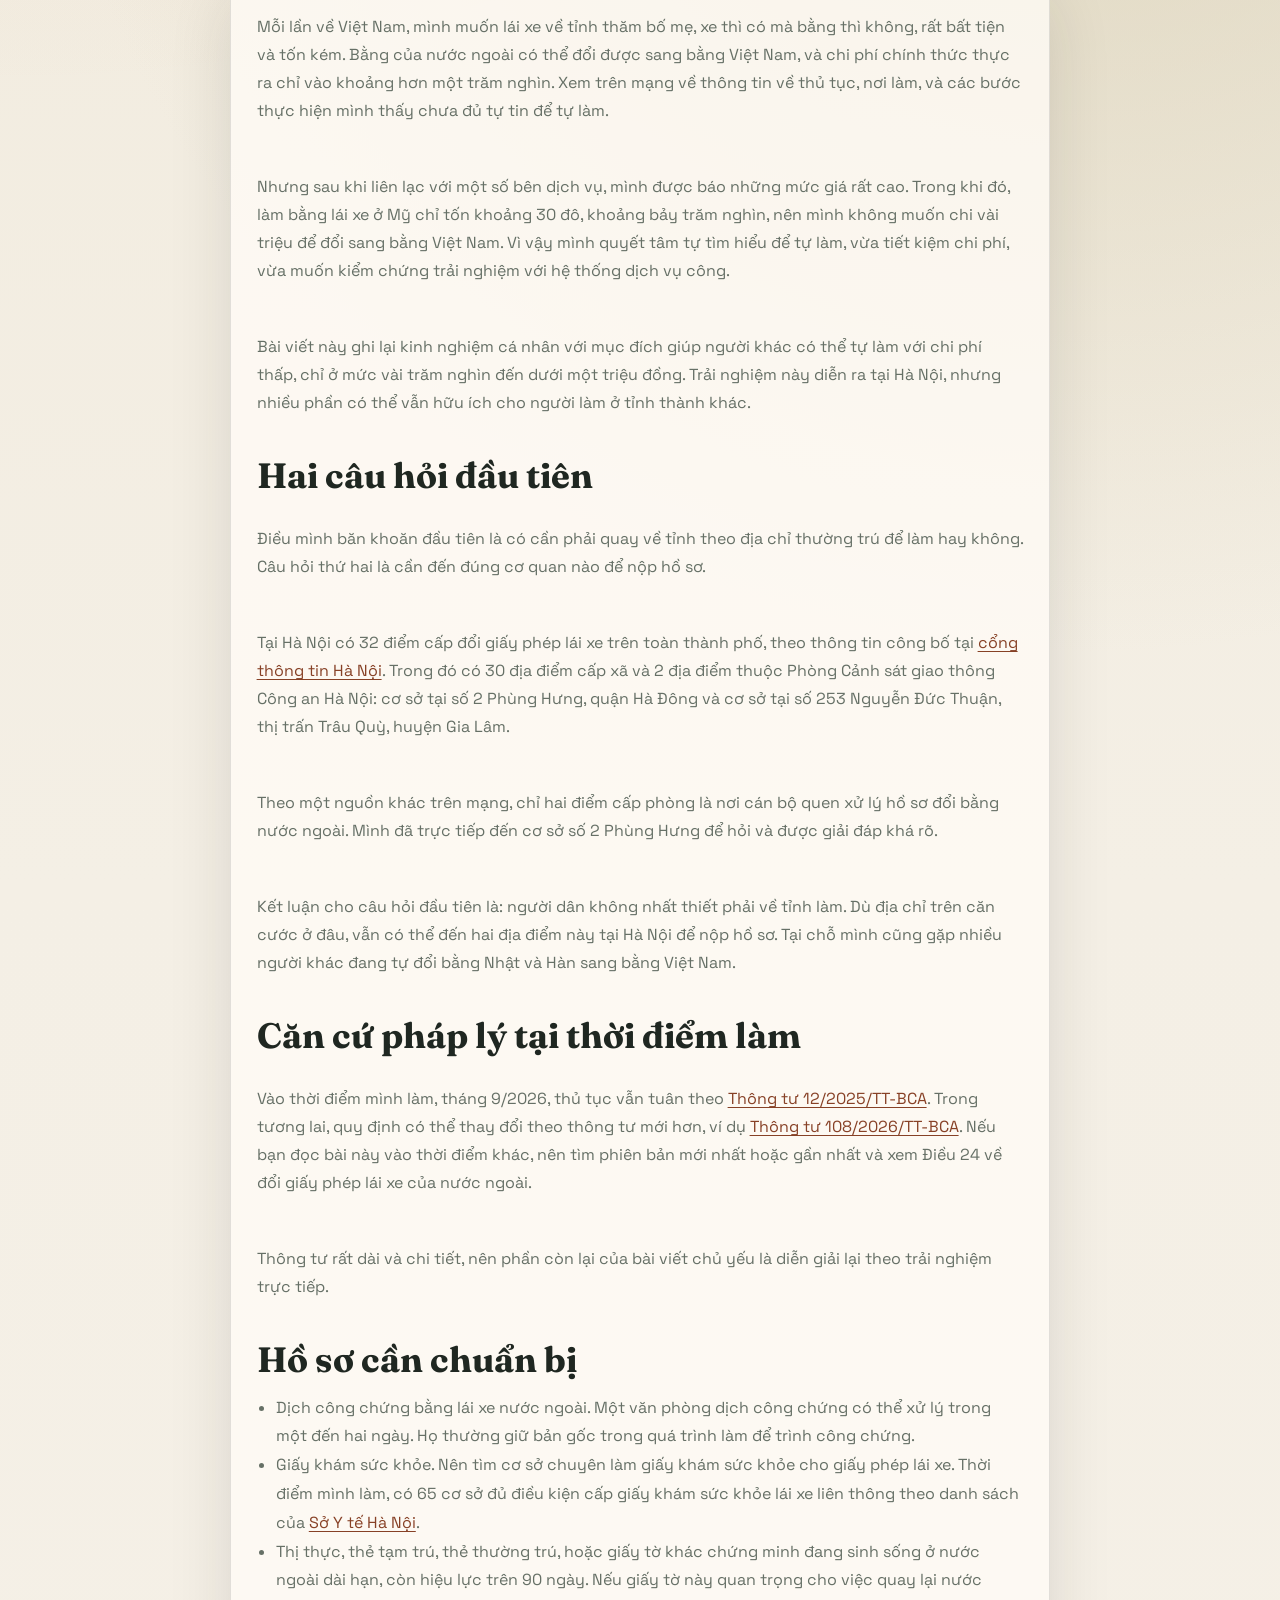
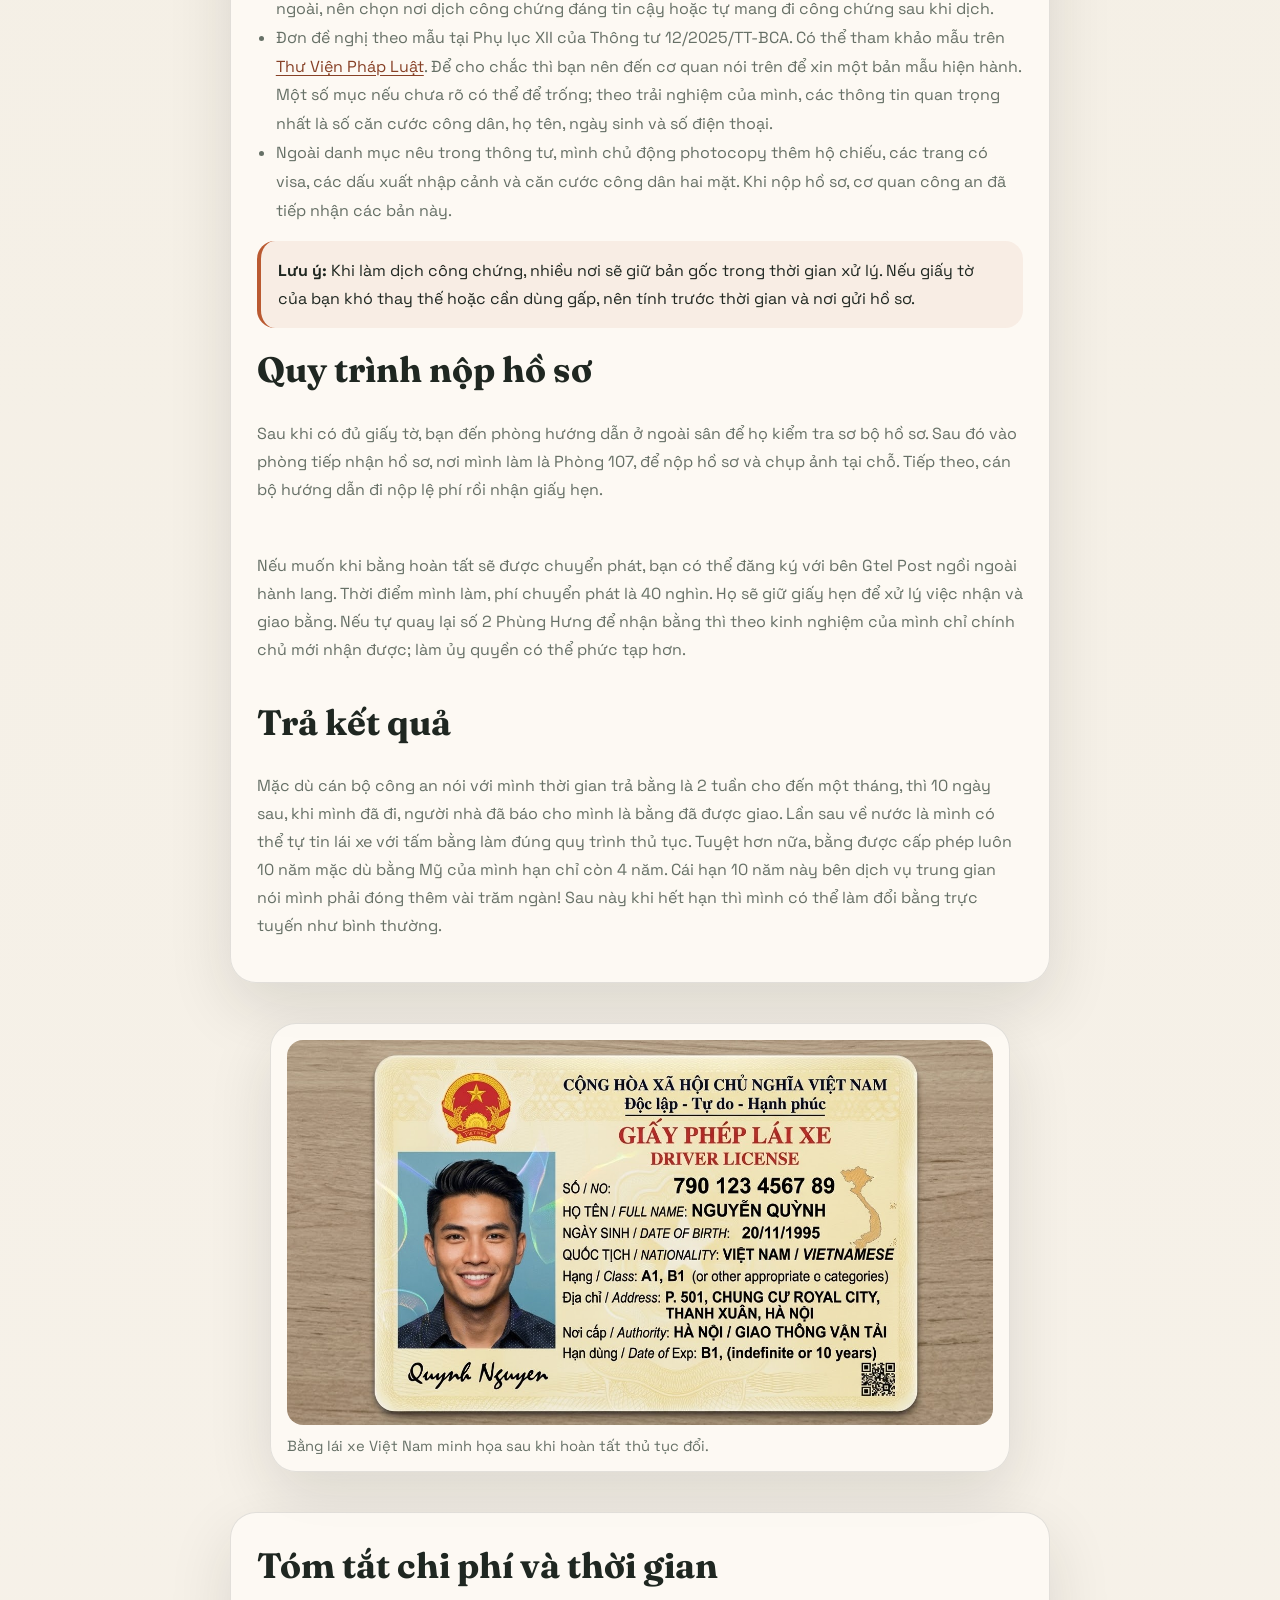
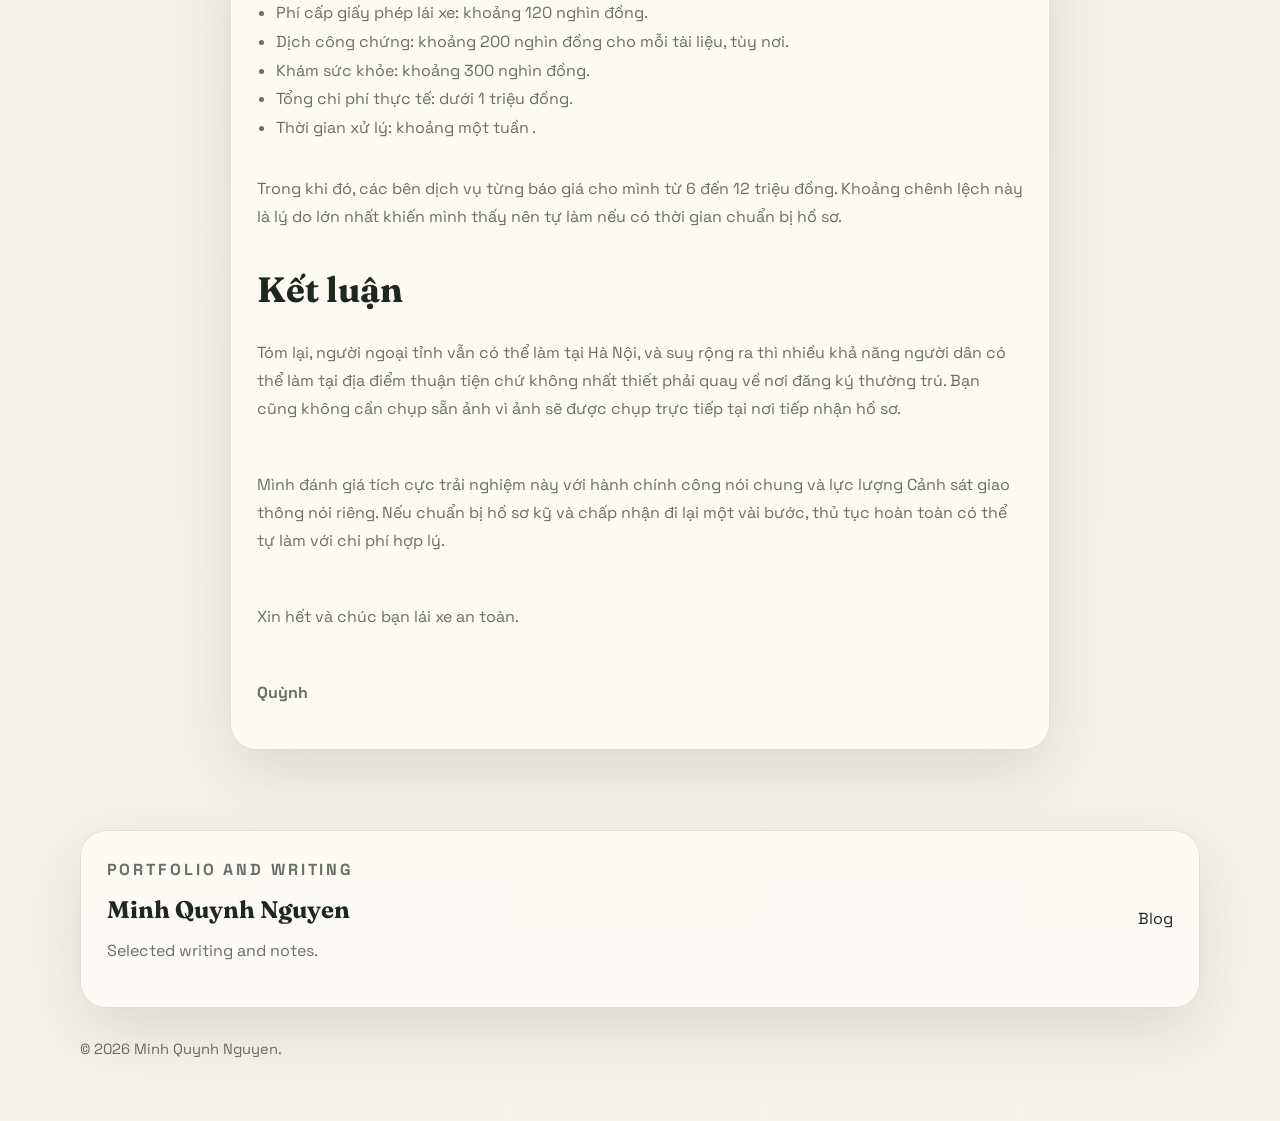
==== commit 10fc60a6: "Swap post thumbnail to gplx-v2.jpeg" ====
--- a/posts/doi-bang-lai-xe/index.html
+++ b/posts/doi-bang-lai-xe/index.html
@@ -13,7 +13,7 @@
     <meta property="og:url" content="https://quynhneo.github.io/posts/doi-bang-lai-xe/">
     <meta property="og:title" content="Kinh nghiệm đổi bằng lái xe nước ngoài sang bằng lái xe Việt Nam">
     <meta property="og:description" content="Kinh nghiệm cá nhân về thủ tục đổi bằng lái xe nước ngoài sang bằng lái xe Việt Nam tại Hà Nội.">
-    <meta property="og:image" content="https://quynhneo.github.io/posts/doi-bang-lai-xe/gplx.jpeg">
+    <meta property="og:image" content="https://quynhneo.github.io/posts/doi-bang-lai-xe/gplx-v2.jpeg">
     <meta property="og:image:alt" content="Giấy phép lái xe">
     <meta property="og:locale" content="vi_VN">
 
@@ -21,7 +21,7 @@
     <meta name="twitter:card" content="summary_large_image">
     <meta name="twitter:title" content="Kinh nghiệm đổi bằng lái xe nước ngoài sang bằng lái xe Việt Nam">
     <meta name="twitter:description" content="Kinh nghiệm cá nhân về thủ tục đổi bằng lái xe nước ngoài sang bằng lái xe Việt Nam tại Hà Nội.">
-    <meta name="twitter:image" content="https://quynhneo.github.io/posts/doi-bang-lai-xe/gplx.jpeg">
+    <meta name="twitter:image" content="https://quynhneo.github.io/posts/doi-bang-lai-xe/gplx-v2.jpeg">
     <meta name="twitter:image:alt" content="Giấy phép lái xe">
 
     <link rel="preconnect" href="https://fonts.googleapis.com">
@@ -44,7 +44,7 @@
             </header>
 
             <figure class="card article-figure">
-                <img src="gplx.jpeg" alt="Giấy phép lái xe.">
+                <img src="gplx-v2.jpeg" alt="Giấy phép lái xe.">
             </figure>
 
             <figure class="card article-figure">
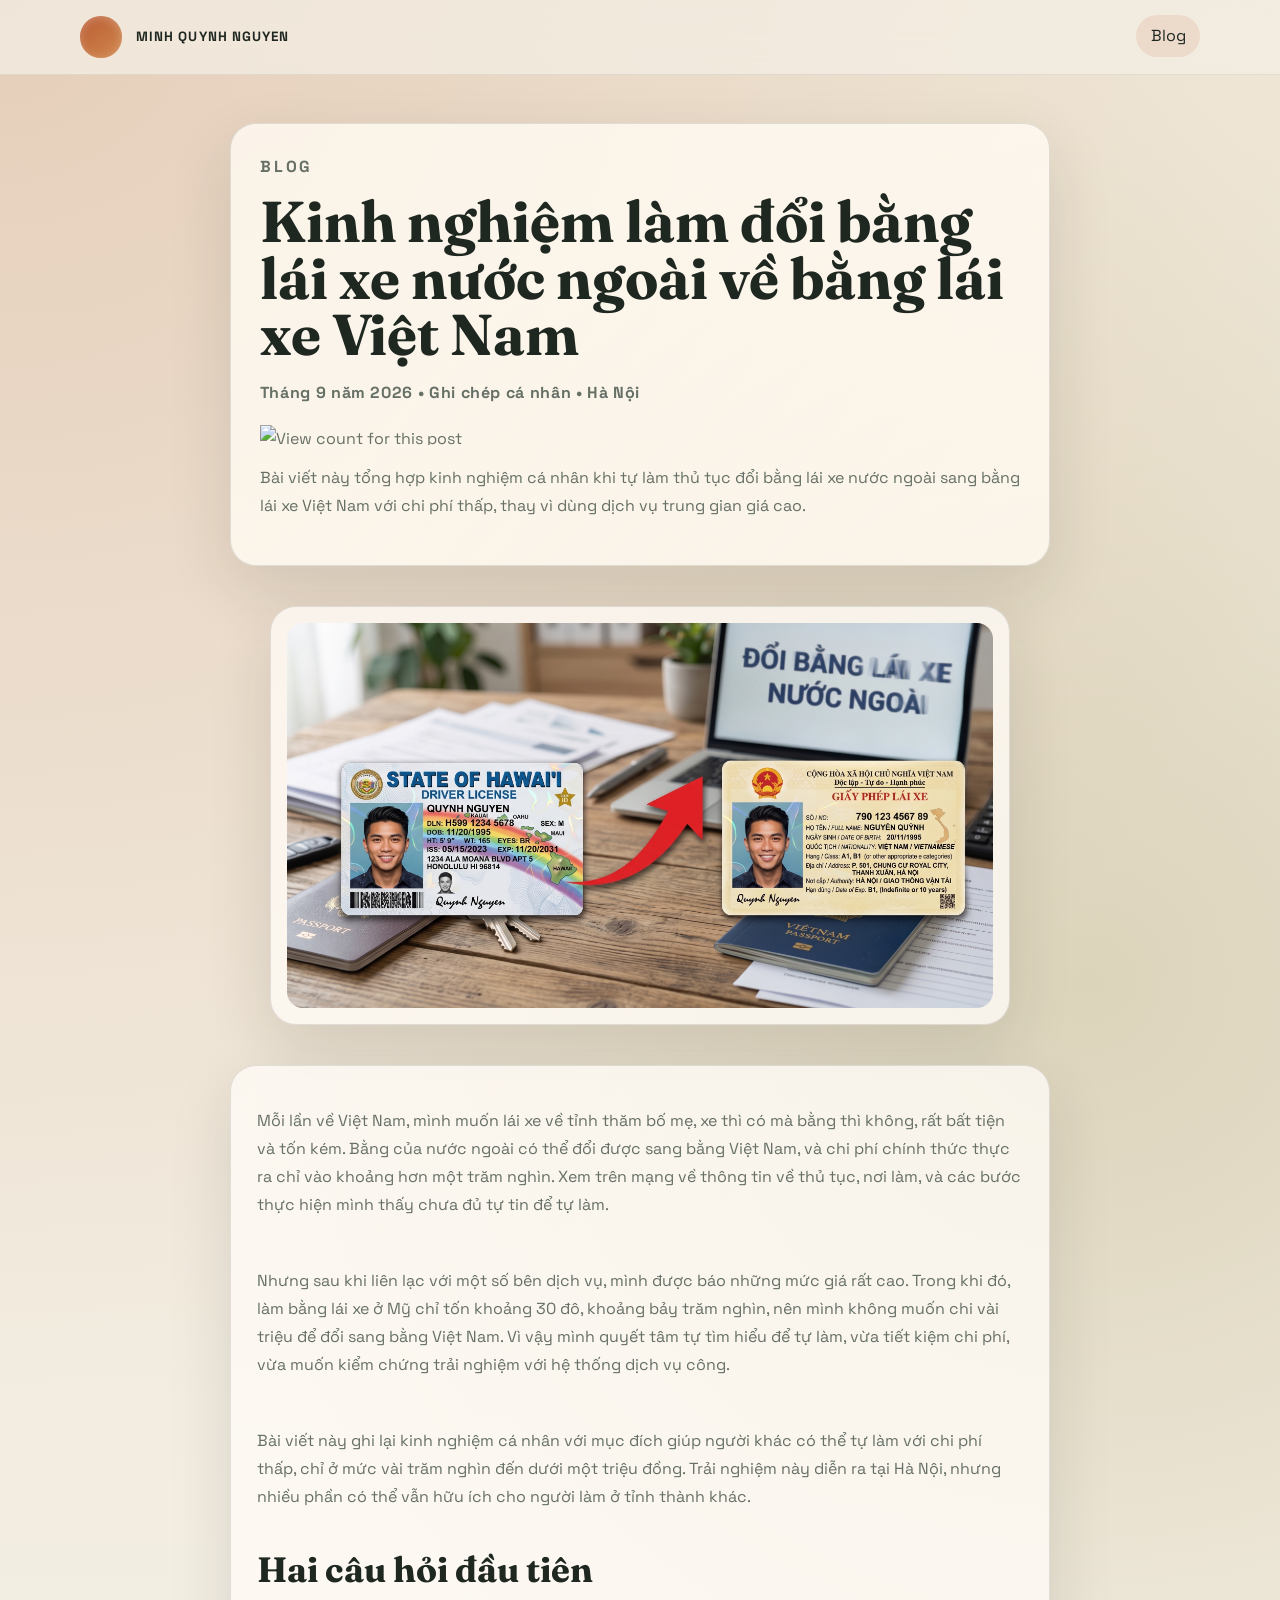
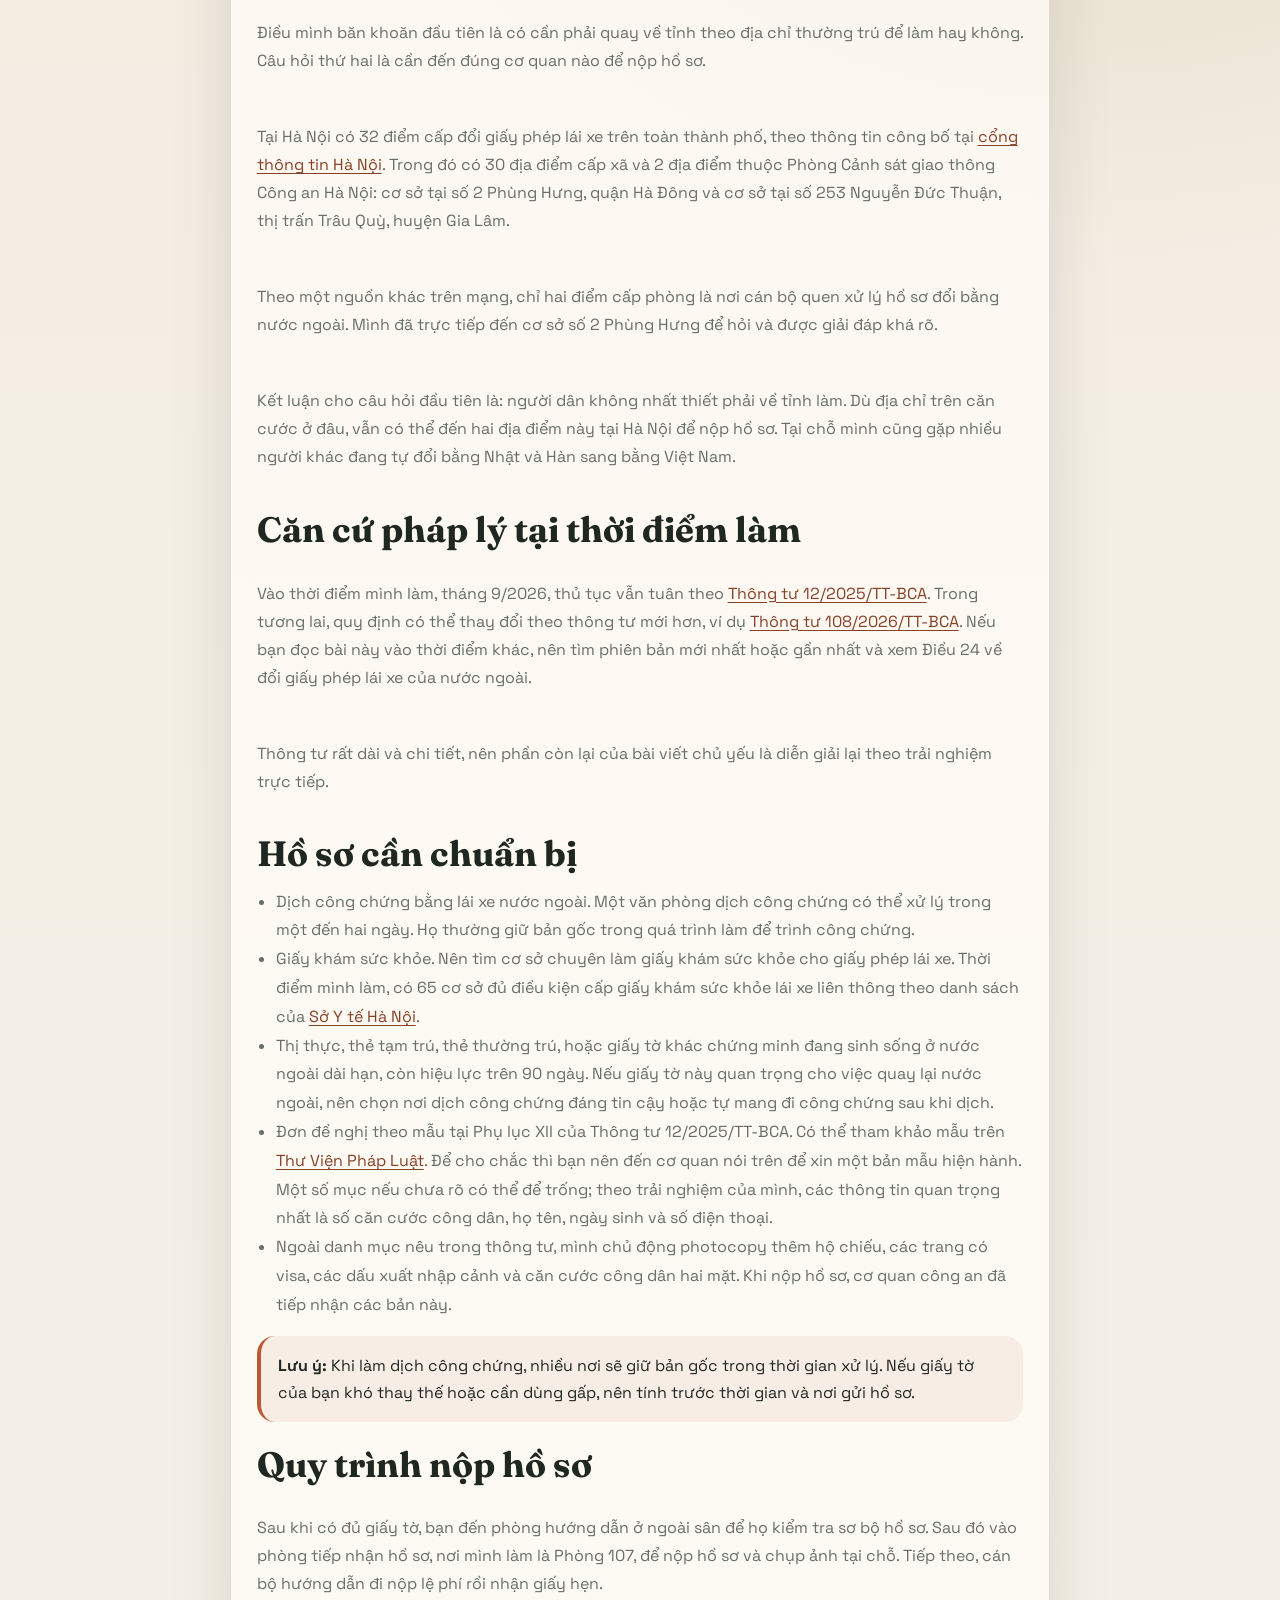
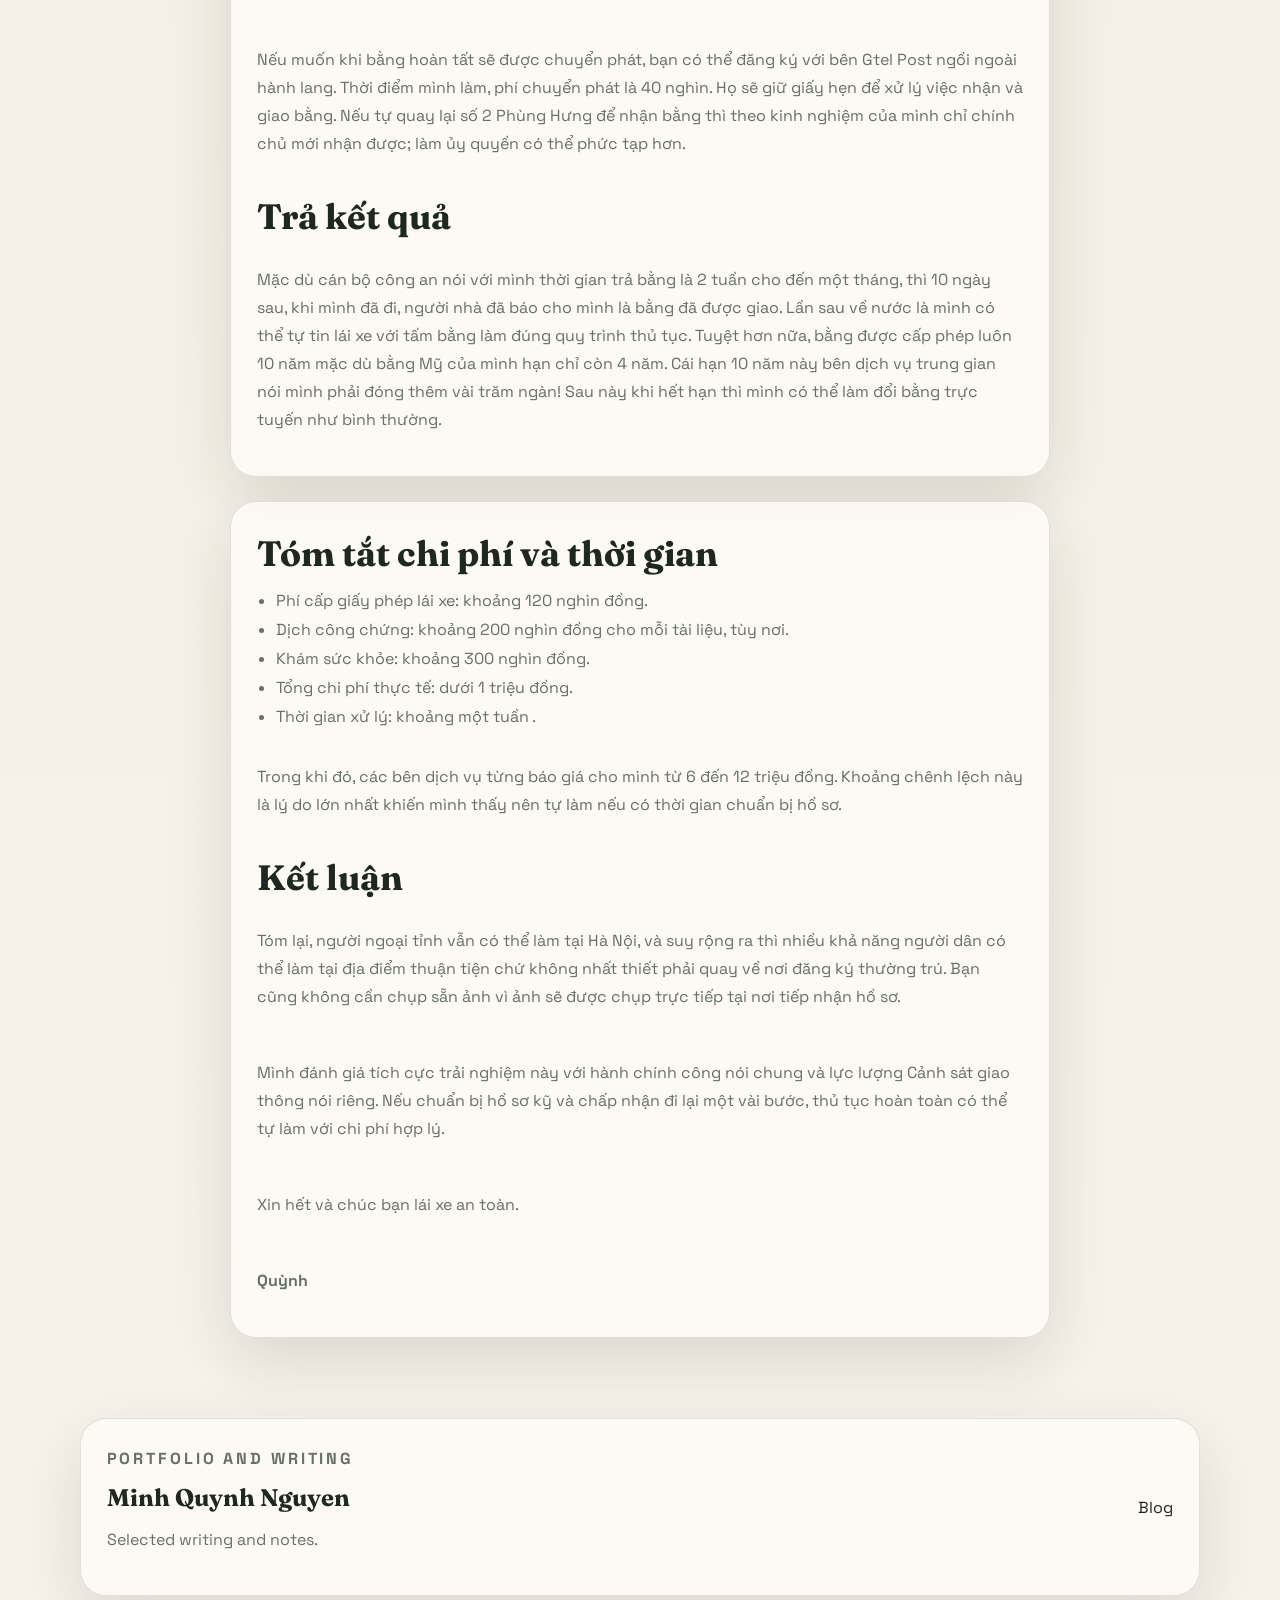
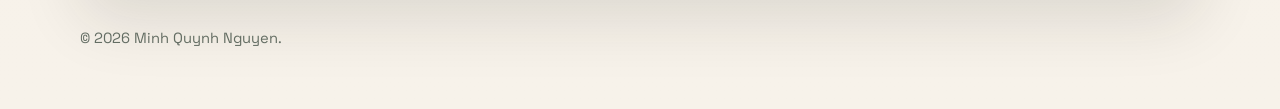
==== commit 00493e57: "Remove first-image.JPG and second-image.JPG from doi-bang-lai-xe post" ====
--- a/posts/doi-bang-lai-xe/index.html
+++ b/posts/doi-bang-lai-xe/index.html
@@ -47,11 +47,6 @@
                 <img src="gplx-v2.jpeg" alt="Giấy phép lái xe.">
             </figure>
 
-            <figure class="card article-figure">
-                <img src="first-image.JPG" alt="Mặt trước bằng lái xe nước ngoài được dùng làm ví dụ trong bài viết.">
-                <figcaption>Mặt trước bằng lái xe nước ngoài dùng trong hồ sơ minh họa.</figcaption>
-            </figure>
-
             <section class="card article-content">
                 <p>Mỗi lần về Việt Nam, mình muốn lái xe về tỉnh thăm bố mẹ, xe thì có mà bằng thì không, rất bất tiện và tốn kém. Bằng của nước ngoài có thể đổi được sang bằng Việt Nam, và chi phí chính thức thực ra chỉ vào khoảng hơn một trăm nghìn. Xem trên mạng về thông tin về thủ tục, nơi làm, và các bước thực hiện mình thấy chưa đủ tự tin để tự làm.</p>
                 <p> Nhưng sau khi liên lạc với một số bên dịch vụ, mình được báo những mức giá rất cao. Trong khi đó, làm bằng lái xe ở Mỹ chỉ tốn khoảng 30 đô, khoảng bảy trăm nghìn, nên mình không muốn chi vài triệu để đổi sang bằng Việt Nam. Vì vậy mình quyết tâm tự tìm hiểu để tự làm, vừa tiết kiệm chi phí, vừa muốn kiểm chứng trải nghiệm với hệ thống dịch vụ công.</p>
@@ -88,11 +83,6 @@
                 Tuyệt hơn nữa, bằng được cấp phép luôn 10 năm mặc dù bằng Mỹ của mình hạn chỉ còn 4 năm. Cái hạn 10 năm này bên dịch vụ trung gian nói mình phải đóng thêm vài trăm ngàn! Sau này khi hết hạn thì mình có thể làm đổi bằng trực tuyến như bình thường. </p>
             </section>
 
-            <figure class="card article-figure">
-                <img src="second-image.JPG" alt="Mặt bằng lái xe Việt Nam sau khi đổi, dùng làm minh họa cho kết quả cuối cùng.">
-                <figcaption>Bằng lái xe Việt Nam minh họa sau khi hoàn tất thủ tục đổi.</figcaption>
-            </figure>
-
             <section class="card article-content">
                 <h2>Tóm tắt chi phí và thời gian</h2>
                 <ul>
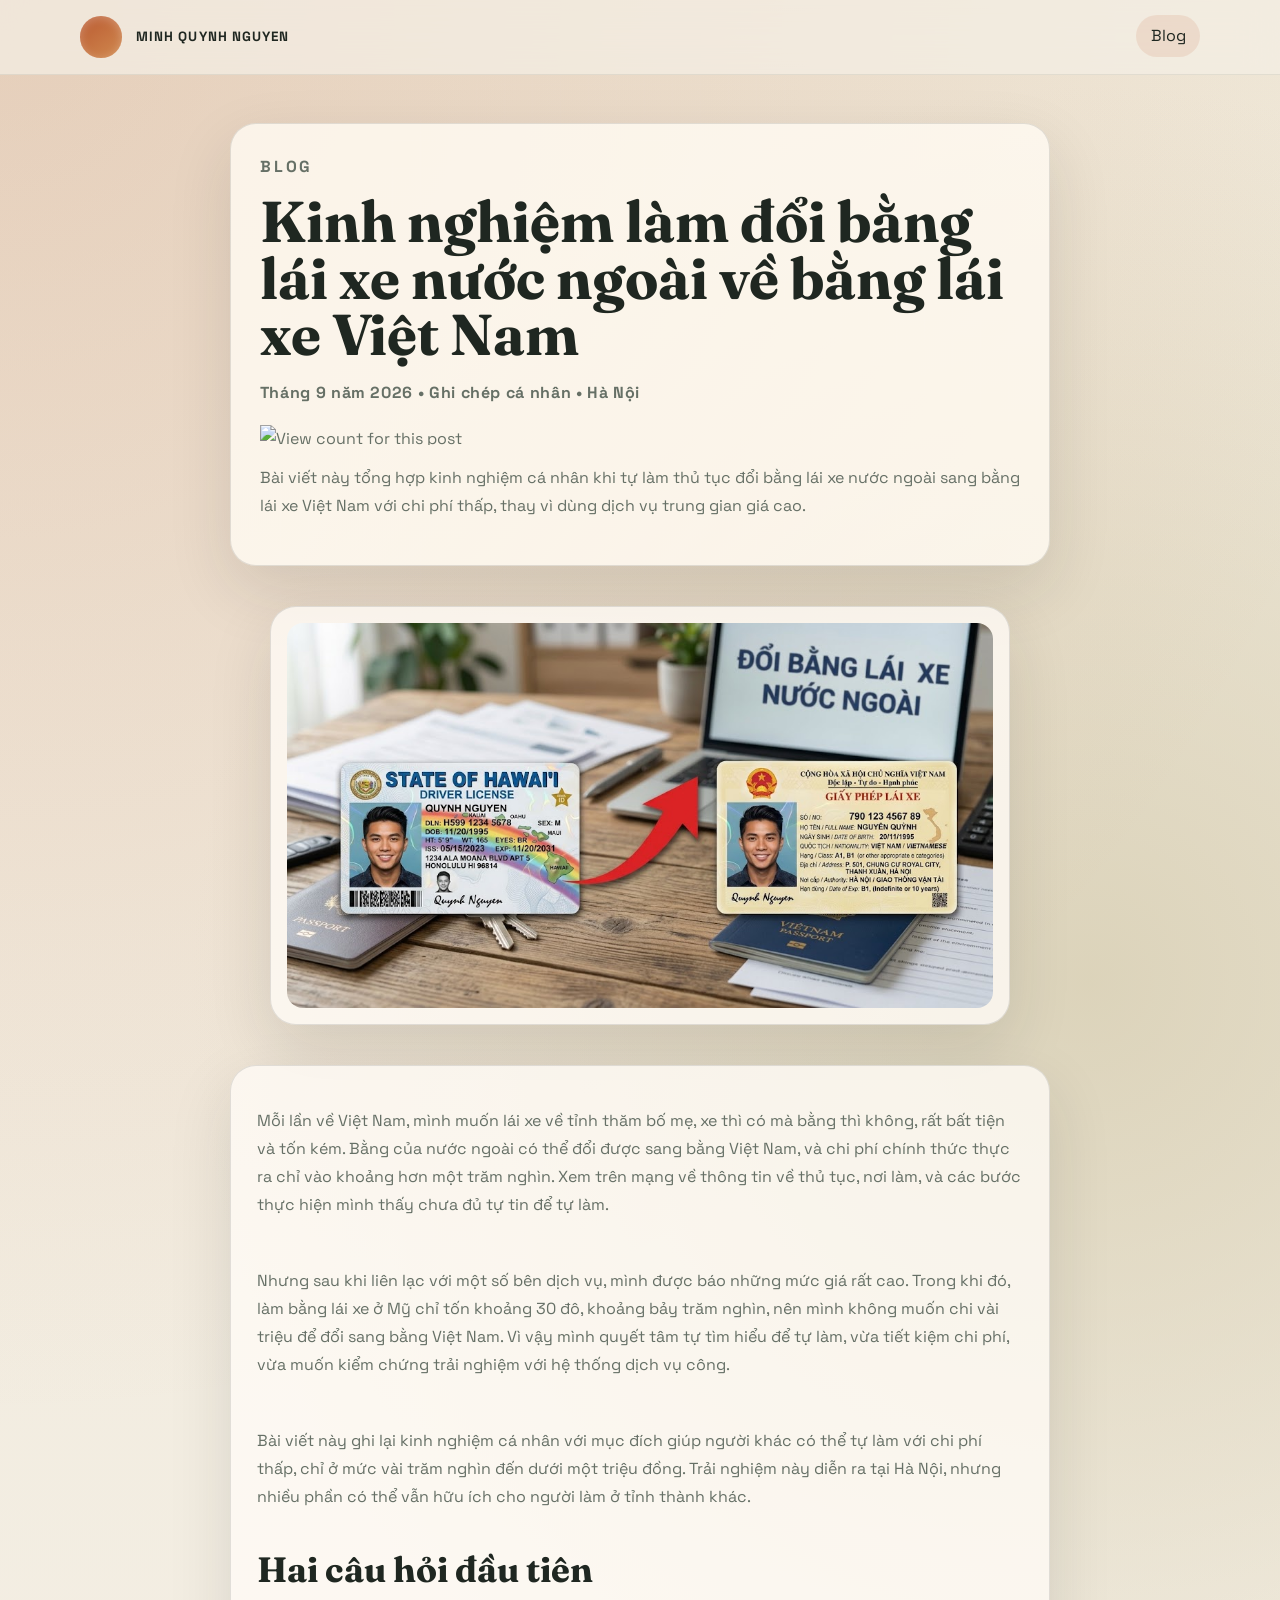
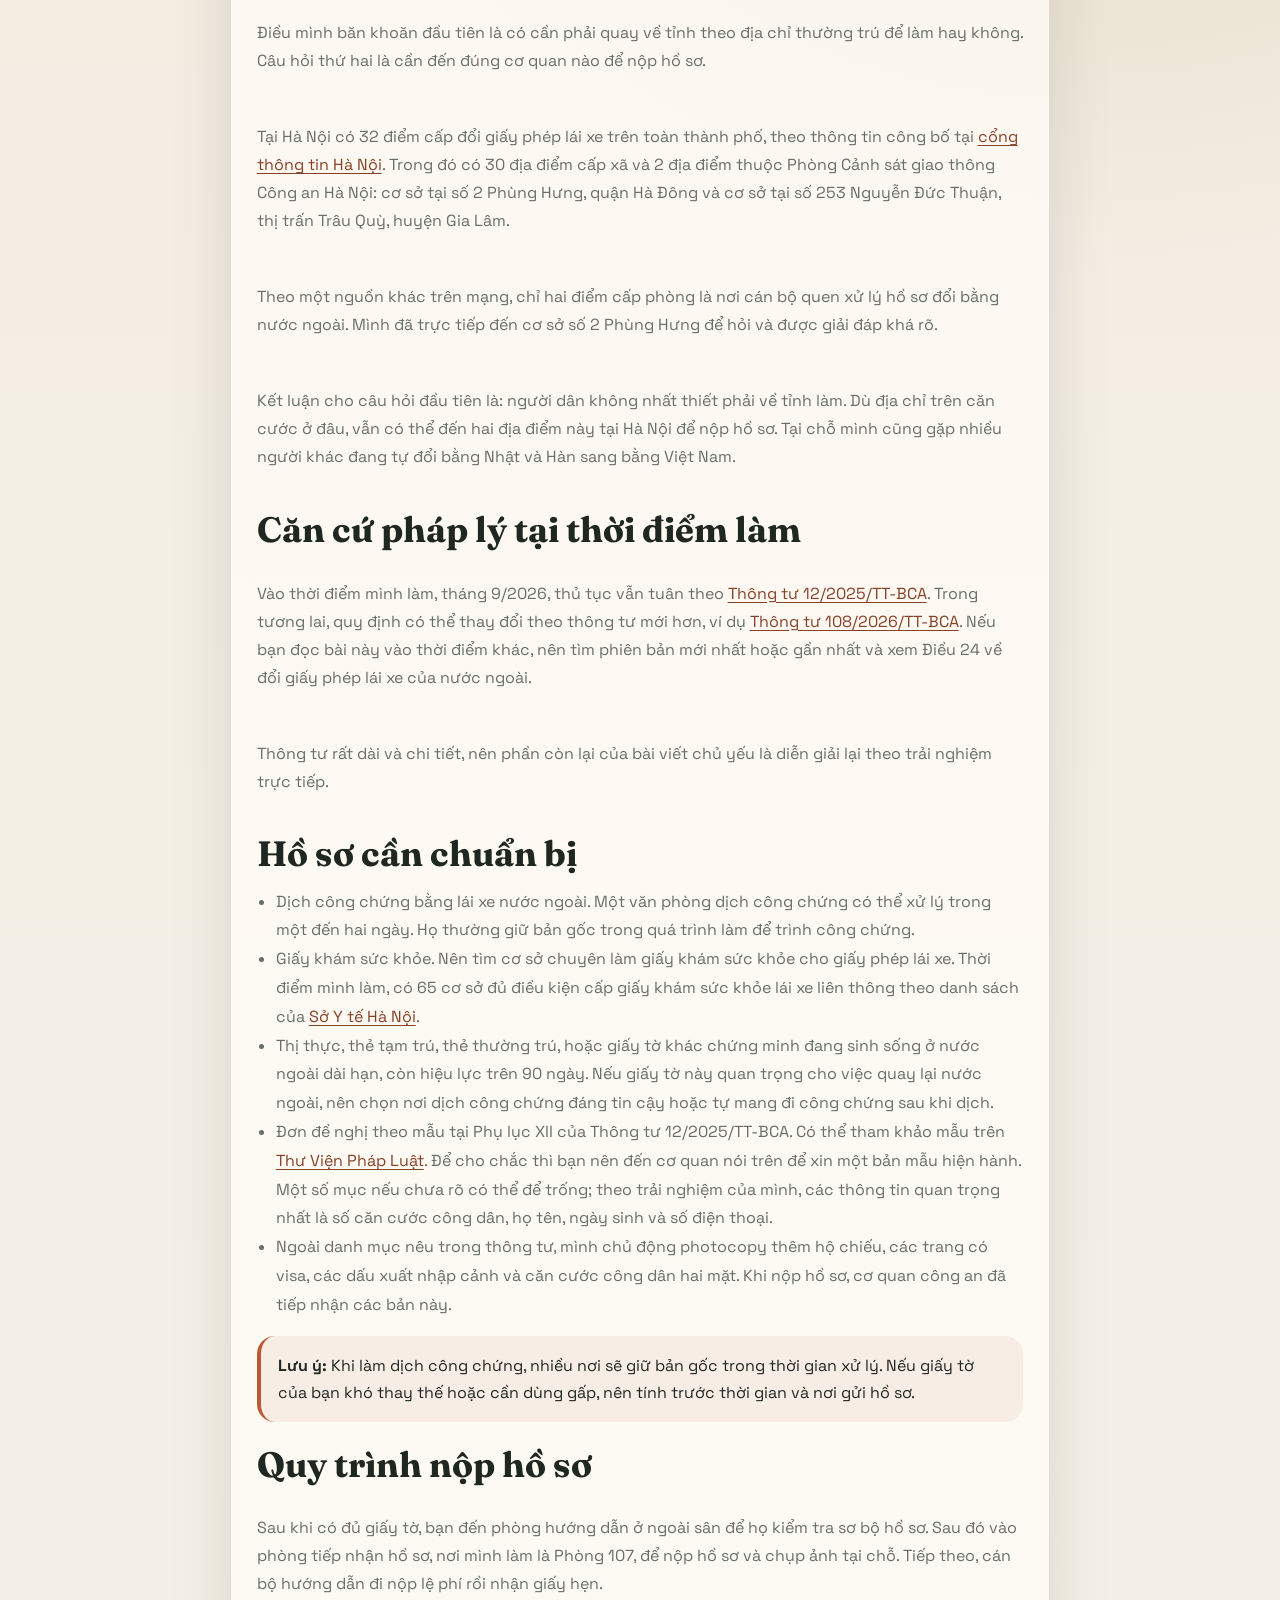
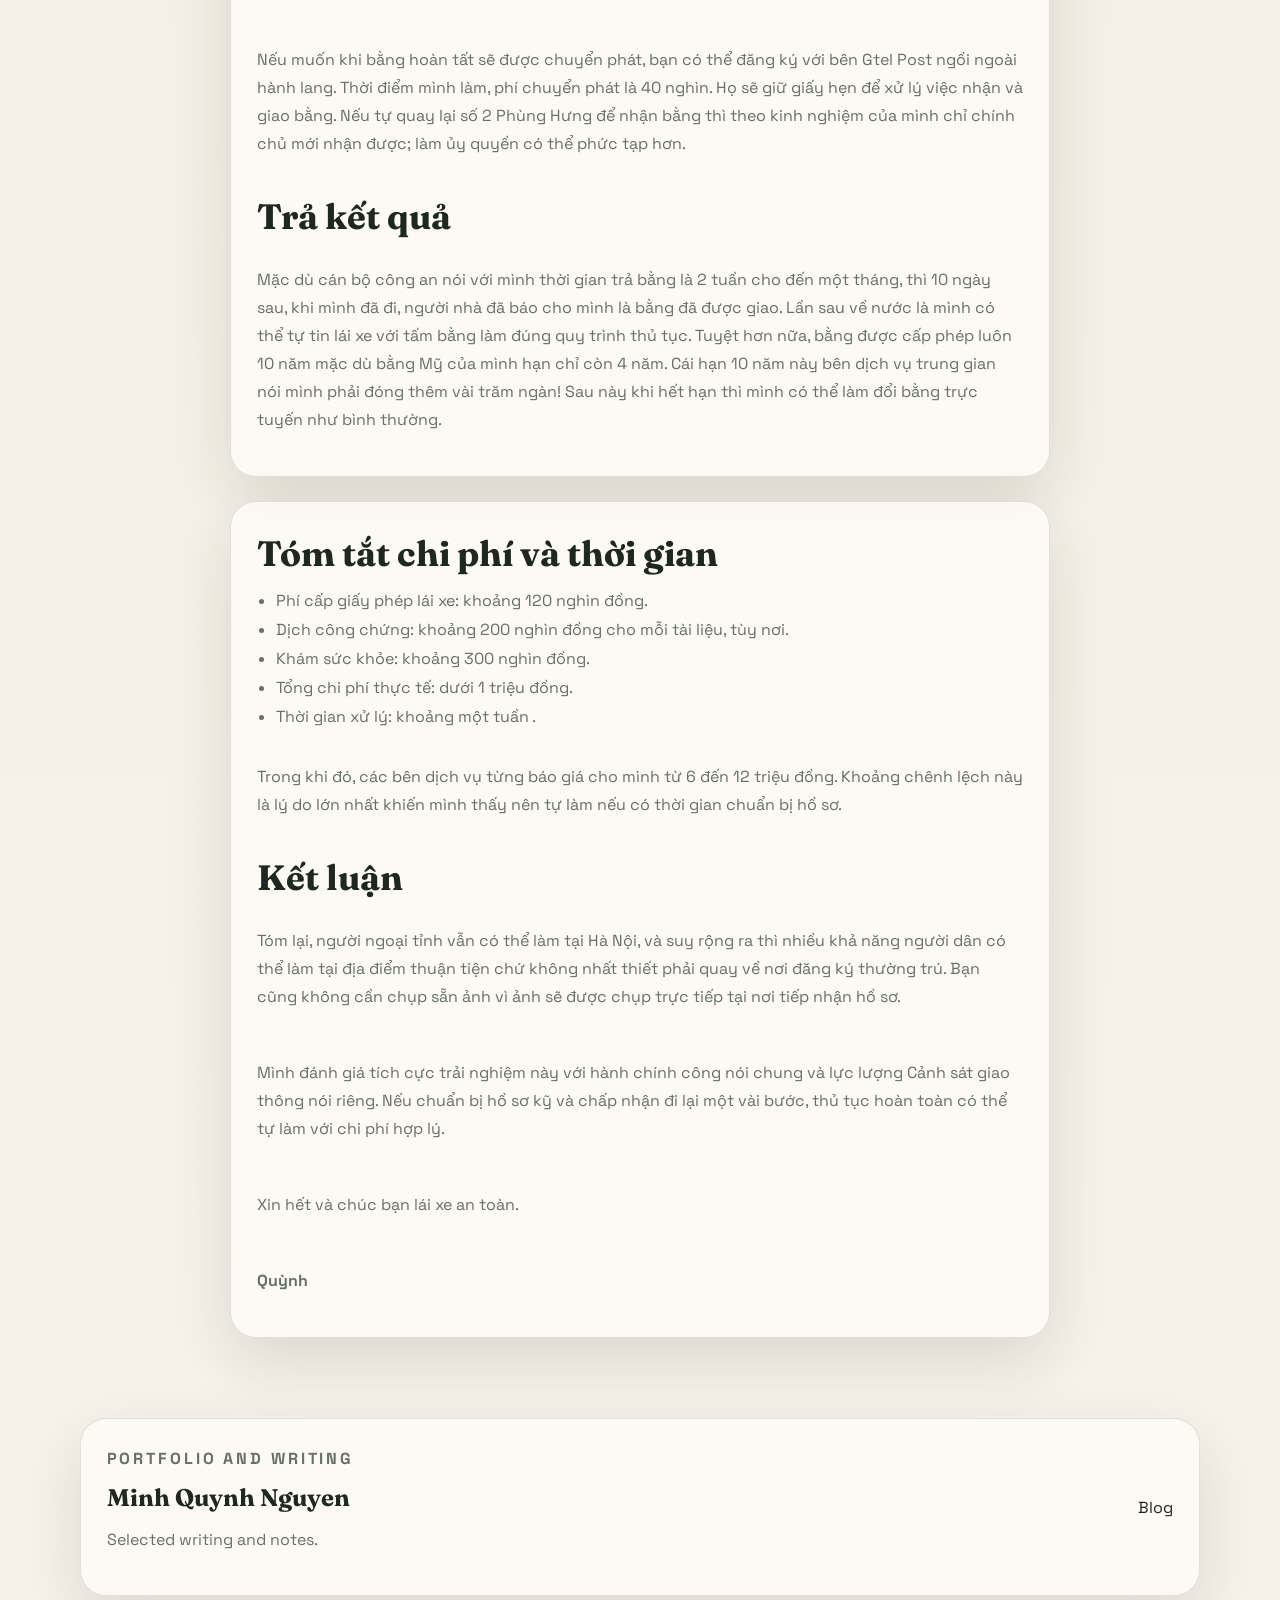
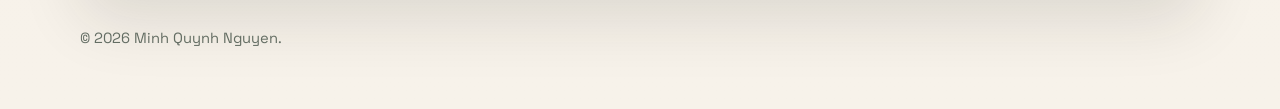
==== commit 28f76c12: "Swap post thumbnail from gplx-v2.jpeg to gplx-v3.jpeg" ====
--- a/posts/doi-bang-lai-xe/index.html
+++ b/posts/doi-bang-lai-xe/index.html
@@ -13,7 +13,7 @@
     <meta property="og:url" content="https://quynhneo.github.io/posts/doi-bang-lai-xe/">
     <meta property="og:title" content="Kinh nghiệm đổi bằng lái xe nước ngoài sang bằng lái xe Việt Nam">
     <meta property="og:description" content="Kinh nghiệm cá nhân về thủ tục đổi bằng lái xe nước ngoài sang bằng lái xe Việt Nam tại Hà Nội.">
-    <meta property="og:image" content="https://quynhneo.github.io/posts/doi-bang-lai-xe/gplx-v2.jpeg">
+    <meta property="og:image" content="https://quynhneo.github.io/posts/doi-bang-lai-xe/gplx-v3.jpeg">
     <meta property="og:image:alt" content="Giấy phép lái xe">
     <meta property="og:locale" content="vi_VN">
 
@@ -21,7 +21,7 @@
     <meta name="twitter:card" content="summary_large_image">
     <meta name="twitter:title" content="Kinh nghiệm đổi bằng lái xe nước ngoài sang bằng lái xe Việt Nam">
     <meta name="twitter:description" content="Kinh nghiệm cá nhân về thủ tục đổi bằng lái xe nước ngoài sang bằng lái xe Việt Nam tại Hà Nội.">
-    <meta name="twitter:image" content="https://quynhneo.github.io/posts/doi-bang-lai-xe/gplx-v2.jpeg">
+    <meta name="twitter:image" content="https://quynhneo.github.io/posts/doi-bang-lai-xe/gplx-v3.jpeg">
     <meta name="twitter:image:alt" content="Giấy phép lái xe">
 
     <link rel="preconnect" href="https://fonts.googleapis.com">
@@ -44,7 +44,7 @@
             </header>
 
             <figure class="card article-figure">
-                <img src="gplx-v2.jpeg" alt="Giấy phép lái xe.">
+                <img src="gplx-v3.jpeg" alt="Giấy phép lái xe.">
             </figure>
 
             <section class="card article-content">
